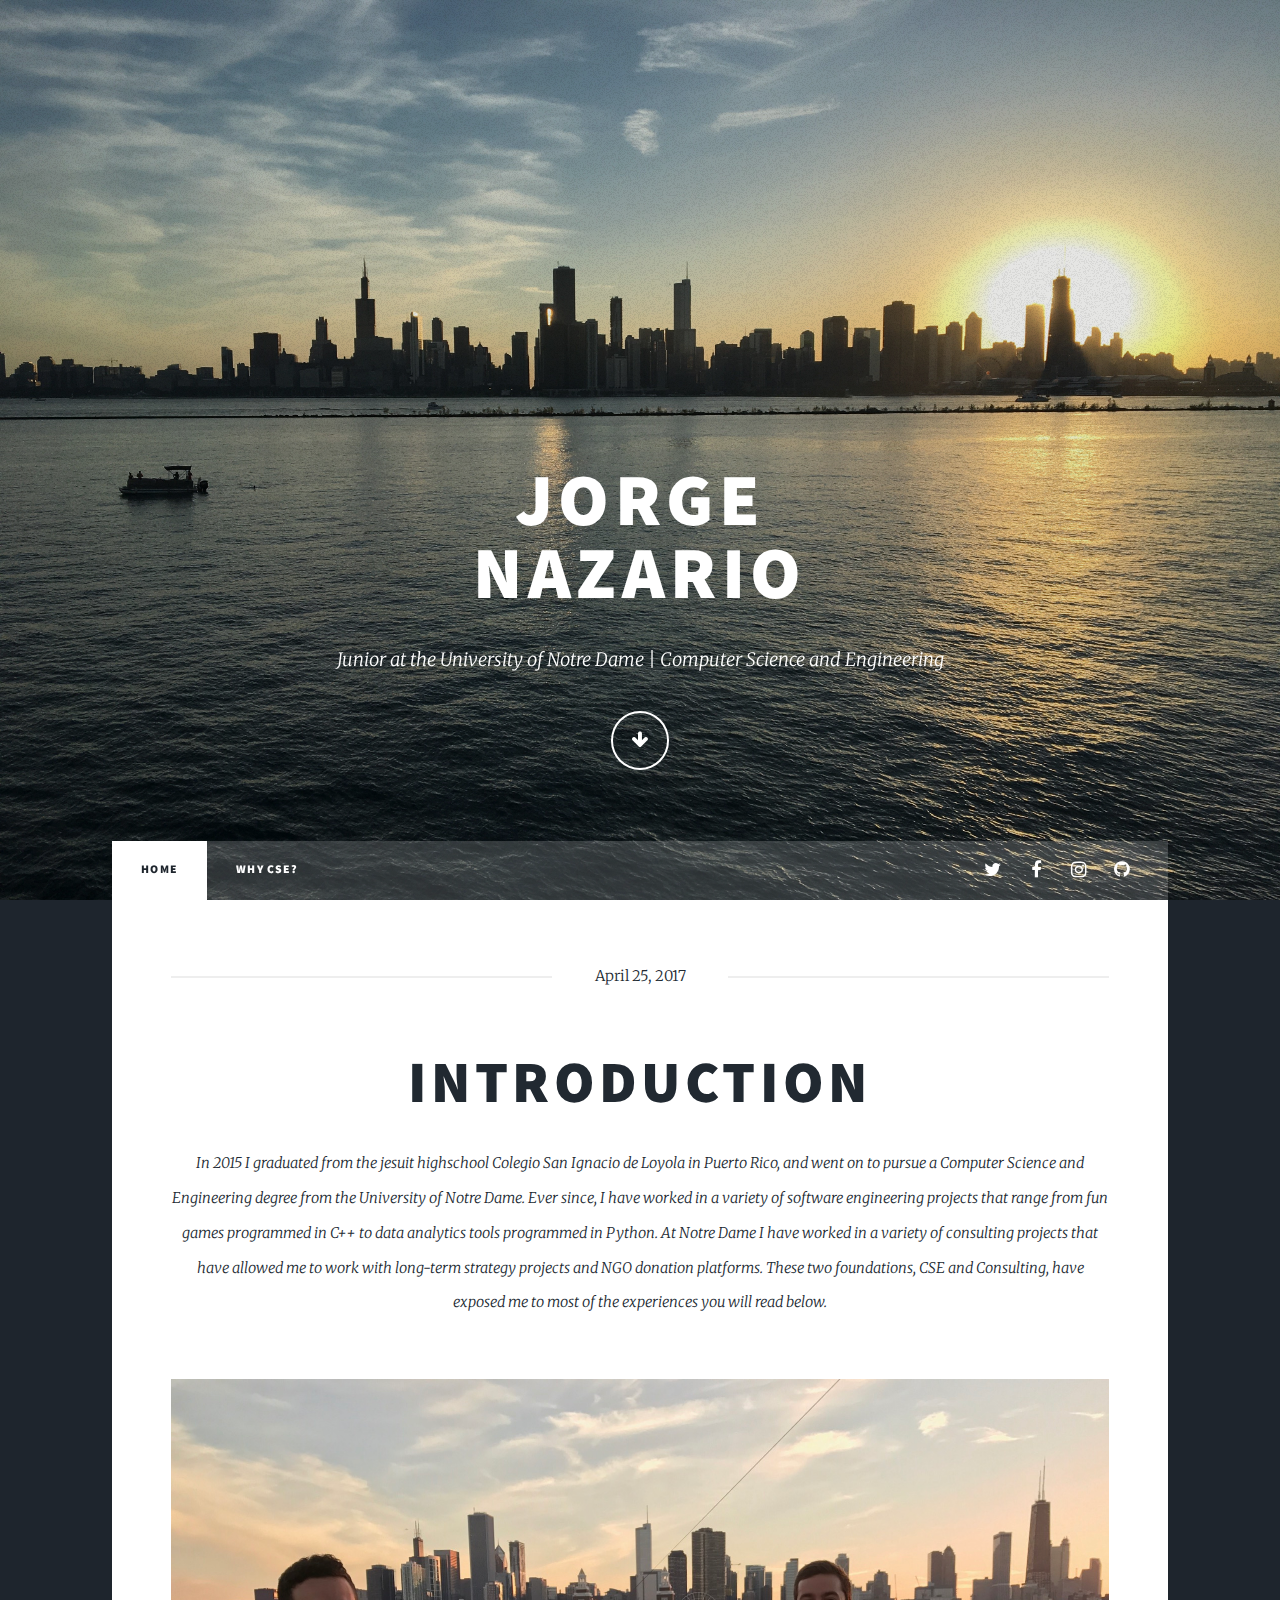
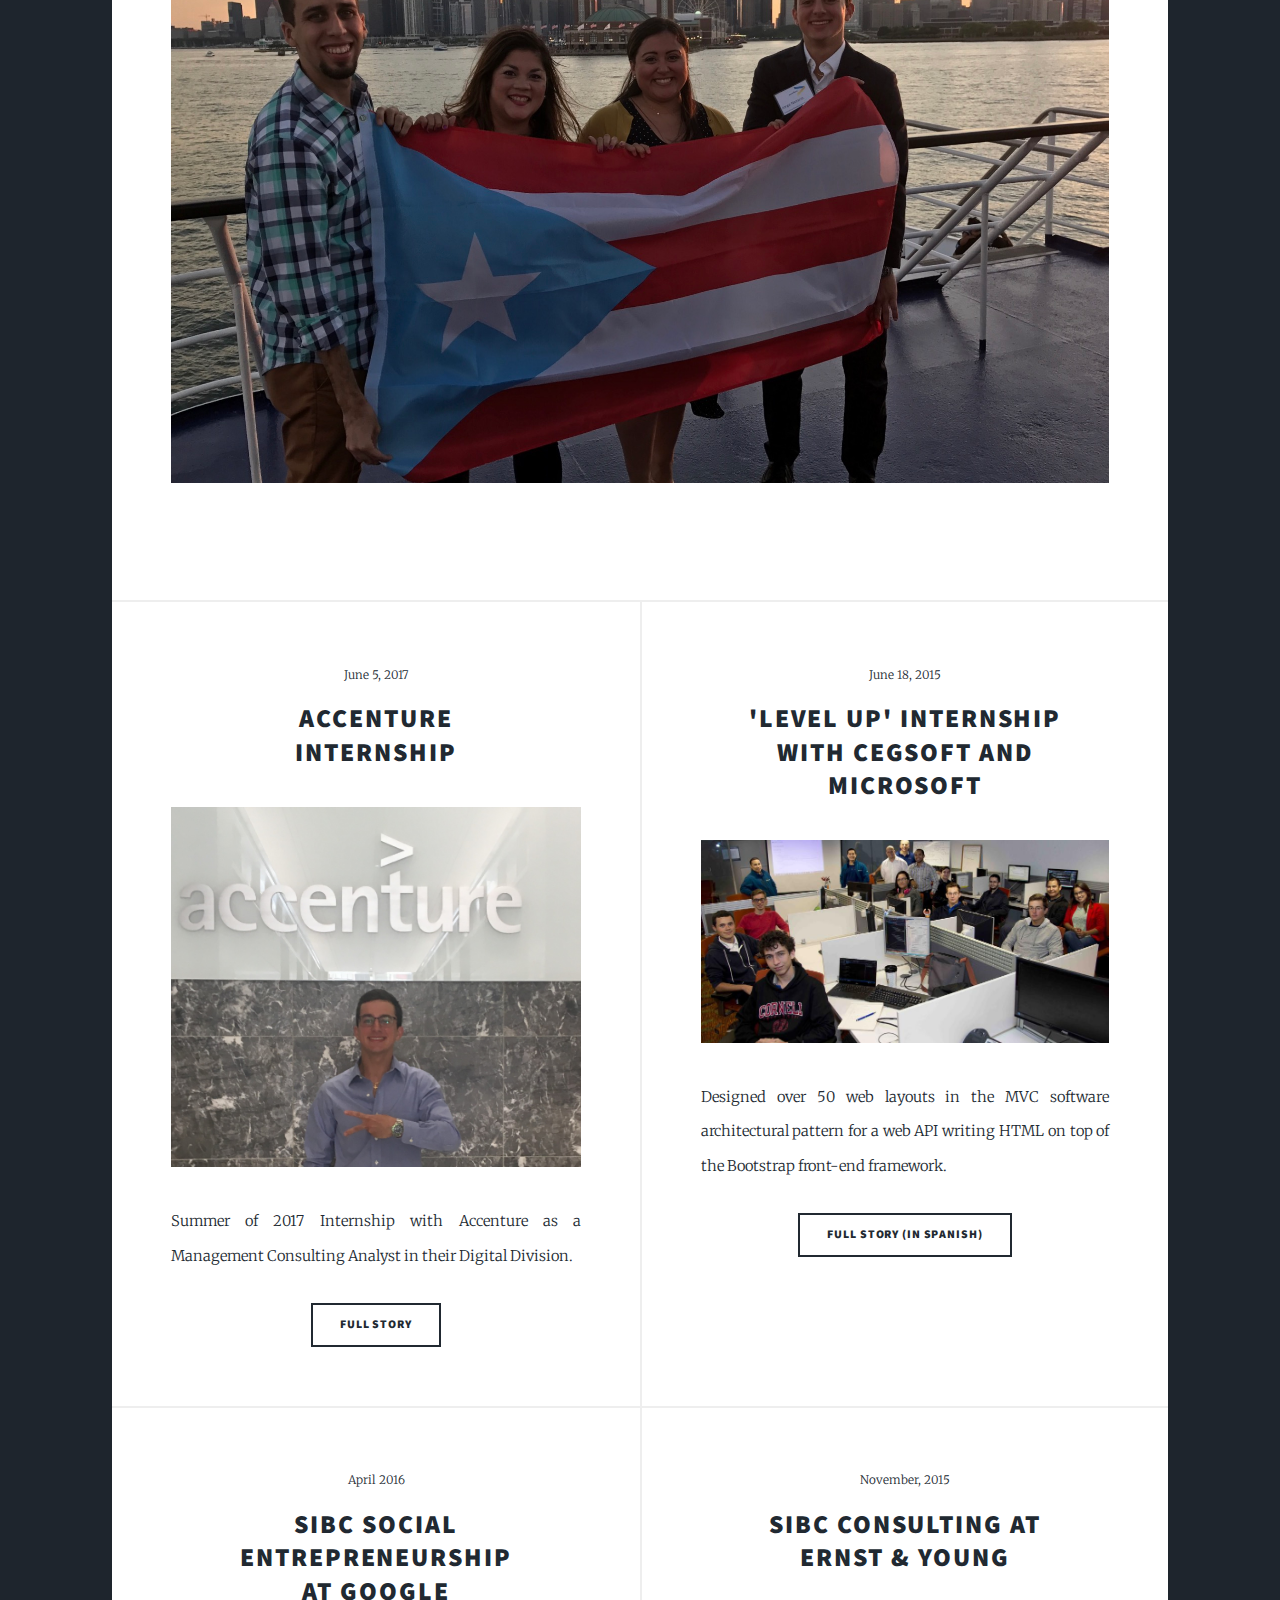
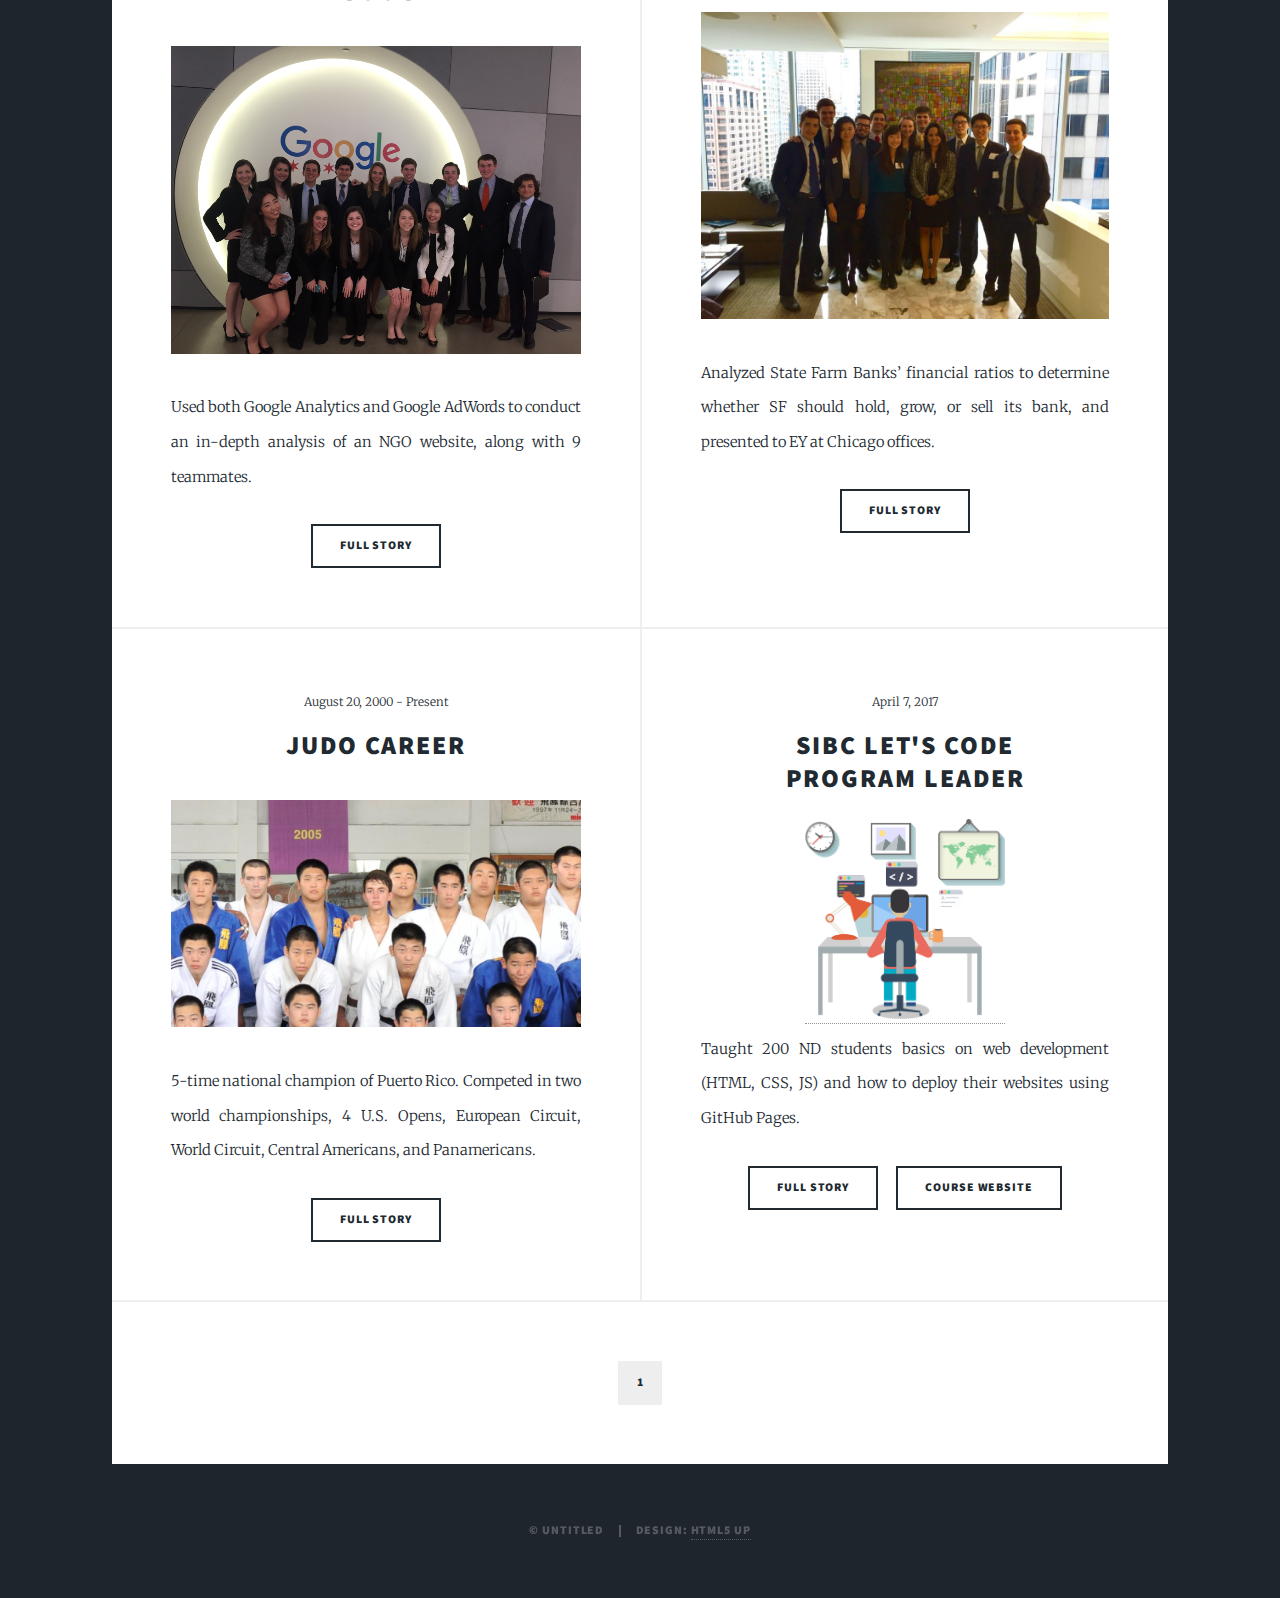
==== index.html @ 43120843 "Tweaks to all individual page nav bars" ====
<!DOCTYPE HTML>
<!--
	Massively by HTML5 UP
	html5up.net | @ajlkn
	Free for personal and commercial use under the CCA 3.0 license (html5up.net/license)
-->
<html>
	<head>
		<title>Jorge Nazario</title>
		<meta charset="utf-8" />
		<meta name="viewport" content="width=device-width, initial-scale=1, user-scalable=no" />
		<link rel="stylesheet" href="assets/css/main.css" />
		<noscript><link rel="stylesheet" href="assets/css/noscript.css" /></noscript>
	</head>
	<body class="is-loading">

		<!-- Wrapper -->
			<div id="wrapper" class="fade-in">

				<!-- Intro -->
					<div id="intro">
						<h1>Jorge<br />
						Nazario</h1>
						<p>Junior at the University of Notre Dame | Computer Science and Engineering</p>
						<ul class="actions">
							<li><a href="#header" class="button icon solo fa-arrow-down scrolly">Continue</a></li>
						</ul>
					</div>

				<!-- Header -->
					<header id="header">
						
					</header>

				<!-- Nav -->
					<nav id="nav">
						<ul class="links">
							<li class="active"><a href="index.html">Home</a></li>
							<li><a href="cs.html">Why CSE?</a></li>
						</ul>
						<ul class="icons">
							<li><a href="https://twitter.com/jorginazario?lang=en" class="icon fa-twitter"><span class="label">Twitter</span></a></li>
							<li><a href="https://www.facebook.com/jorge.nazario.1253" class="icon fa-facebook"><span class="label">Facebook</span></a></li>
							<li><a href="https://www.instagram.com/jorginazario/" class="icon fa-instagram"><span class="label">Instagram</span></a></li>
							<li><a href="https://github.com/jorginazario" class="icon fa-github"><span class="label">GitHub</span></a></li>
						</ul>
					</nav>

				<!-- Main -->
					<div id="main">

						<!-- Featured Post -->
							<article class="post featured">
								<header class="major">
									<span class="date">April 25, 2017</span>
                                    
									   <h2><a>Introduction</a></h2>
                                    
									<p>In 2015 I graduated from the jesuit highschool Colegio San Ignacio de Loyola in Puerto Rico, and went on to pursue a Computer Science and Engineering degree from the University of Notre Dame. Ever since, I have worked in a variety of software engineering projects that range from fun games programmed in C++ to data analytics tools programmed in Python. At Notre Dame I have worked in a variety of consulting projects that have allowed me to work with long-term strategy projects and NGO donation platforms. These two foundations, CSE and Consulting, have exposed me to most of the experiences you will read below.</p>
								</header>
								<a href="#" class="image main"><img src="images/PR-Accenture.jpg" alt="" /></a>
							</article>

						<!-- Posts -->
							<section class="posts">
								<article>
									<header>
										<span class="date">June 5, 2017</span>
										<h2><a href="#">Accenture<br />
										Internship</a></h2>
									</header>
									<a href="accenture.html" class="image fit"><img src="images/Accenture_Profile1.jpg" alt="" /></a>
									<p align="center">Summer of 2017 Internship with Accenture as a Management Consulting Analyst in their Digital Division.</p>
									<ul class="actions">
										<li><a href="accenture.html" class="button">Full Story</a></li>
									</ul>
								</article>
								<article>
									<header>
										<span class="date">June 18, 2015</span>
										<h2><a href="#">'Level Up' Internship<br />
										with CEGsoft and Microsoft</a></h2>
									</header>
									<a href="https://www.elnuevodia.com/tecnologia/tecnologia/nota/internadotecnologicolevelupengfrmedia-2061780/" class="image fit"><img src="images/LevelUp.jpg" alt="" /></a>
									<p>Designed over 50 web layouts in the MVC software architectural pattern for a web API writing HTML on top of the Bootstrap front-end framework.</p>
									<ul class="actions">
										<li><a href="https://www.elnuevodia.com/tecnologia/tecnologia/nota/internadotecnologicolevelupengfrmedia-2061780/" class="button">Full Story (In Spanish)</a></li>
									</ul>
								</article>
								<article>
									<header>
										<span class="date">April 2016</span>
										<h2><a href="#">SIBC Social Entrepreneurship<br />
										at Google</a></h2>
									</header>
									<a href="google.html" class="image fit"><img src="images/Google_Group.JPG" alt="" /></a>
									<p>Used both Google Analytics and Google AdWords to conduct an in-depth analysis of an NGO website, along with 9 teammates.</p>
									<ul class="actions">
										<li><a href="google.html" class="button">Full Story</a></li>
									</ul>
								</article>
								<article>
									<header>
										<span class="date">November, 2015</span>
										<h2><a href="#">SIBC Consulting at<br />
										Ernst & Young</a></h2>
									</header>
									<a href="EY.html" class="image fit"><img src="images/EY.JPG" alt="" /></a>
									<p>Analyzed State Farm Banks’ financial ratios to determine whether SF should hold, grow, or sell its bank, and presented to EY at Chicago offices.</p>
									<ul class="actions">
										<li><a href="EY.html" class="button">Full Story</a></li>
									</ul>
								</article>
								<article>
									<header>
										<span class="date">August 20, 2000 - Present</span>
										<h2><a href="judo.html">Judo Career<br /></a></h2>
									</header>
									<a href="#" class="image fit"><img src="images/judo.jpg" alt="" /></a>
									<p>5-time national champion of Puerto Rico. Competed in two world championships, 4 U.S. Opens, European Circuit, World Circuit, Central Americans, and Panamericans.</p>
									<ul class="actions">
										<li><a href="judo.html" class="button">Full Story</a></li>
									</ul>
								</article>
								<article>
									<header>
										<span class="date">April 7, 2017</span>
										<h2><a href="letscode.html">SIBC Let's Code<br />
										Program Leader</a></h2>
									</header>
									<a href="#"><img src="images/webdevelopment.png" height="200" width="200" /></a>
									<p>Taught 200 ND students basics on web development (HTML, CSS, JS) and how to deploy their websites using GitHub Pages.</p>
									<ul class="actions">
										<li><a href="letscode.html" class="button">Full Story</a></li>
                                        <li><a href="https://jorginazario.github.io/letscode/" class="button">Course Website</a></li>
									</ul>
								</article>
							</section>                            

						<!-- Footer -->
							<footer>
								<div class="pagination">
									<!--<a href="#" class="previous">Prev</a>-->
									<a href="#" class="page active">1</a>
								</div>
							</footer>

					</div>

				<!-- Footer -->
					<!--<footer id="footer">
						<section>
							<form method="post" action="#">
								<div class="field">
									<label for="name">Name</label>
									<input type="text" name="name" id="name" />
								</div>
								<div class="field">
									<label for="email">Email</label>
									<input type="text" name="email" id="email" />
								</div>
								<div class="field">
									<label for="message">Message</label>
									<textarea name="message" id="message" rows="3"></textarea>
								</div>
								<ul class="actions">
									<li><input type="submit" value="Send Message" /></li>
								</ul>
							</form>
						</section>
						<section class="split contact">
							<section class="alt">
								<h3>Address</h3>
								<p>1234 Somewhere Road #87257<br />
								Nashville, TN 00000-0000</p>
							</section>
							<section>
								<h3>Phone</h3>
								<p><a href="#">(000) 000-0000</a></p>
							</section>
							<section>
								<h3>Email</h3>
								<p><a href="#">info@untitled.tld</a></p>
							</section>
							<section>
								<h3>Social</h3>
								<ul class="icons alt">
									<li><a href="#" class="icon alt fa-twitter"><span class="label">Twitter</span></a></li>
									<li><a href="#" class="icon alt fa-facebook"><span class="label">Facebook</span></a></li>
									<li><a href="#" class="icon alt fa-instagram"><span class="label">Instagram</span></a></li>
									<li><a href="#" class="icon alt fa-github"><span class="label">GitHub</span></a></li>
								</ul>
							</section>
						</section>
					</footer>-->

				<!-- Copyright -->
					<div id="copyright">
						<ul><li>&copy; Untitled</li><li>Design: <a href="https://html5up.net">HTML5 UP</a></li></ul>
					</div>

			</div>

		<!-- Scripts -->
			<script src="assets/js/jquery.min.js"></script>
			<script src="assets/js/jquery.scrollex.min.js"></script>
			<script src="assets/js/jquery.scrolly.min.js"></script>
			<script src="assets/js/skel.min.js"></script>
			<script src="assets/js/util.js"></script>
			<script src="assets/js/main.js"></script>

	</body>
</html>
---- assets/css/main.css ----
@import url(font-awesome.min.css);
@import url("https://fonts.googleapis.com/css?family=Merriweather:300,700,300italic,700italic|Source+Sans+Pro:900");

/*
	Massively by HTML5 UP
	html5up.net | @ajlkn
	Free for personal and commercial use under the CCA 3.0 license (html5up.net/license)
*/

/* Reset */

	html, body, div, span, applet, object, iframe, h1, h2, h3, h4, h5, h6, p, blockquote, pre, a, abbr, acronym, address, big, cite, code, del, dfn, em, img, ins, kbd, q, s, samp, small, strike, strong, sub, sup, tt, var, b, u, i, center, dl, dt, dd, ol, ul, li, fieldset, form, label, legend, table, caption, tbody, tfoot, thead, tr, th, td, article, aside, canvas, details, embed, figure, figcaption, footer, header, hgroup, menu, nav, output, ruby, section, summary, time, mark, audio, video {
		margin: 0;
		padding: 0;
		border: 0;
		font-size: 100%;
		font: inherit;
		vertical-align: baseline;
	}

	article, aside, details, figcaption, figure, footer, header, hgroup, menu, nav, section {
		display: block;
	}

	body {
		line-height: 1;
	}

	ol, ul {
		list-style: none;
	}

	blockquote, q {
		quotes: none;
	}

	blockquote:before, blockquote:after, q:before, q:after {
		content: '';
		content: none;
	}

	table {
		border-collapse: collapse;
		border-spacing: 0;
	}

	body {
		-webkit-text-size-adjust: none;
	}

/* Box Model */

	*, *:before, *:after {
		-moz-box-sizing: border-box;
		-webkit-box-sizing: border-box;
		box-sizing: border-box;
	}

/* Grid */

	.row {
		border-bottom: solid 1px transparent;
		-moz-box-sizing: border-box;
		-webkit-box-sizing: border-box;
		box-sizing: border-box;
	}

	.row > * {
		float: left;
		-moz-box-sizing: border-box;
		-webkit-box-sizing: border-box;
		box-sizing: border-box;
	}

	.row:after, .row:before {
		content: '';
		display: block;
		clear: both;
		height: 0;
	}

	.row.uniform > * > :first-child {
		margin-top: 0;
	}

	.row.uniform > * > :last-child {
		margin-bottom: 0;
	}

	.row.\30 \25 > * {
		padding: 0 0 0 0rem;
	}

	.row.\30 \25 {
		margin: 0 0 -1px 0rem;
	}

	.row.uniform.\30 \25 > * {
		padding: 0rem 0 0 0rem;
	}

	.row.uniform.\30 \25 {
		margin: 0rem 0 -1px 0rem;
	}

	.row > * {
		padding: 0 0 0 1.5rem;
	}

	.row {
		margin: 0 0 -1px -1.5rem;
	}

	.row.uniform > * {
		padding: 1.5rem 0 0 1.5rem;
	}

	.row.uniform {
		margin: -1.5rem 0 -1px -1.5rem;
	}

	.row.\32 00\25 > * {
		padding: 0 0 0 3rem;
	}

	.row.\32 00\25 {
		margin: 0 0 -1px -3rem;
	}

	.row.uniform.\32 00\25 > * {
		padding: 3rem 0 0 3rem;
	}

	.row.uniform.\32 00\25 {
		margin: -3rem 0 -1px -3rem;
	}

	.row.\31 50\25 > * {
		padding: 0 0 0 2.25rem;
	}

	.row.\31 50\25 {
		margin: 0 0 -1px -2.25rem;
	}

	.row.uniform.\31 50\25 > * {
		padding: 2.25rem 0 0 2.25rem;
	}

	.row.uniform.\31 50\25 {
		margin: -2.25rem 0 -1px -2.25rem;
	}

	.row.\35 0\25 > * {
		padding: 0 0 0 0.75rem;
	}

	.row.\35 0\25 {
		margin: 0 0 -1px -0.75rem;
	}

	.row.uniform.\35 0\25 > * {
		padding: 0.75rem 0 0 0.75rem;
	}

	.row.uniform.\35 0\25 {
		margin: -0.75rem 0 -1px -0.75rem;
	}

	.row.\32 5\25 > * {
		padding: 0 0 0 0.375rem;
	}

	.row.\32 5\25 {
		margin: 0 0 -1px -0.375rem;
	}

	.row.uniform.\32 5\25 > * {
		padding: 0.375rem 0 0 0.375rem;
	}

	.row.uniform.\32 5\25 {
		margin: -0.375rem 0 -1px -0.375rem;
	}

	.\31 2u, .\31 2u\24 {
		width: 100%;
		clear: none;
		margin-left: 0;
	}

	.\31 1u, .\31 1u\24 {
		width: 91.6666666667%;
		clear: none;
		margin-left: 0;
	}

	.\31 0u, .\31 0u\24 {
		width: 83.3333333333%;
		clear: none;
		margin-left: 0;
	}

	.\39 u, .\39 u\24 {
		width: 75%;
		clear: none;
		margin-left: 0;
	}

	.\38 u, .\38 u\24 {
		width: 66.6666666667%;
		clear: none;
		margin-left: 0;
	}

	.\37 u, .\37 u\24 {
		width: 58.3333333333%;
		clear: none;
		margin-left: 0;
	}

	.\36 u, .\36 u\24 {
		width: 50%;
		clear: none;
		margin-left: 0;
	}

	.\35 u, .\35 u\24 {
		width: 41.6666666667%;
		clear: none;
		margin-left: 0;
	}

	.\34 u, .\34 u\24 {
		width: 33.3333333333%;
		clear: none;
		margin-left: 0;
	}

	.\33 u, .\33 u\24 {
		width: 25%;
		clear: none;
		margin-left: 0;
	}

	.\32 u, .\32 u\24 {
		width: 16.6666666667%;
		clear: none;
		margin-left: 0;
	}

	.\31 u, .\31 u\24 {
		width: 8.3333333333%;
		clear: none;
		margin-left: 0;
	}

	.\31 2u\24 + *,
	.\31 1u\24 + *,
	.\31 0u\24 + *,
	.\39 u\24 + *,
	.\38 u\24 + *,
	.\37 u\24 + *,
	.\36 u\24 + *,
	.\35 u\24 + *,
	.\34 u\24 + *,
	.\33 u\24 + *,
	.\32 u\24 + *,
	.\31 u\24 + * {
		clear: left;
	}

	.\-11u {
		margin-left: 91.66667%;
	}

	.\-10u {
		margin-left: 83.33333%;
	}

	.\-9u {
		margin-left: 75%;
	}

	.\-8u {
		margin-left: 66.66667%;
	}

	.\-7u {
		margin-left: 58.33333%;
	}

	.\-6u {
		margin-left: 50%;
	}

	.\-5u {
		margin-left: 41.66667%;
	}

	.\-4u {
		margin-left: 33.33333%;
	}

	.\-3u {
		margin-left: 25%;
	}

	.\-2u {
		margin-left: 16.66667%;
	}

	.\-1u {
		margin-left: 8.33333%;
	}

	@media screen and (max-width: 1680px) {

		.row > * {
			padding: 0 0 0 1.5rem;
		}

		.row {
			margin: 0 0 -1px -1.5rem;
		}

		.row.uniform > * {
			padding: 1.5rem 0 0 1.5rem;
		}

		.row.uniform {
			margin: -1.5rem 0 -1px -1.5rem;
		}

		.row.\32 00\25 > * {
			padding: 0 0 0 3rem;
		}

		.row.\32 00\25 {
			margin: 0 0 -1px -3rem;
		}

		.row.uniform.\32 00\25 > * {
			padding: 3rem 0 0 3rem;
		}

		.row.uniform.\32 00\25 {
			margin: -3rem 0 -1px -3rem;
		}

		.row.\31 50\25 > * {
			padding: 0 0 0 2.25rem;
		}

		.row.\31 50\25 {
			margin: 0 0 -1px -2.25rem;
		}

		.row.uniform.\31 50\25 > * {
			padding: 2.25rem 0 0 2.25rem;
		}

		.row.uniform.\31 50\25 {
			margin: -2.25rem 0 -1px -2.25rem;
		}

		.row.\35 0\25 > * {
			padding: 0 0 0 0.75rem;
		}

		.row.\35 0\25 {
			margin: 0 0 -1px -0.75rem;
		}

		.row.uniform.\35 0\25 > * {
			padding: 0.75rem 0 0 0.75rem;
		}

		.row.uniform.\35 0\25 {
			margin: -0.75rem 0 -1px -0.75rem;
		}

		.row.\32 5\25 > * {
			padding: 0 0 0 0.375rem;
		}

		.row.\32 5\25 {
			margin: 0 0 -1px -0.375rem;
		}

		.row.uniform.\32 5\25 > * {
			padding: 0.375rem 0 0 0.375rem;
		}

		.row.uniform.\32 5\25 {
			margin: -0.375rem 0 -1px -0.375rem;
		}

		.\31 2u\28xlarge\29, .\31 2u\24\28xlarge\29 {
			width: 100%;
			clear: none;
			margin-left: 0;
		}

		.\31 1u\28xlarge\29, .\31 1u\24\28xlarge\29 {
			width: 91.6666666667%;
			clear: none;
			margin-left: 0;
		}

		.\31 0u\28xlarge\29, .\31 0u\24\28xlarge\29 {
			width: 83.3333333333%;
			clear: none;
			margin-left: 0;
		}

		.\39 u\28xlarge\29, .\39 u\24\28xlarge\29 {
			width: 75%;
			clear: none;
			margin-left: 0;
		}

		.\38 u\28xlarge\29, .\38 u\24\28xlarge\29 {
			width: 66.6666666667%;
			clear: none;
			margin-left: 0;
		}

		.\37 u\28xlarge\29, .\37 u\24\28xlarge\29 {
			width: 58.3333333333%;
			clear: none;
			margin-left: 0;
		}

		.\36 u\28xlarge\29, .\36 u\24\28xlarge\29 {
			width: 50%;
			clear: none;
			margin-left: 0;
		}

		.\35 u\28xlarge\29, .\35 u\24\28xlarge\29 {
			width: 41.6666666667%;
			clear: none;
			margin-left: 0;
		}

		.\34 u\28xlarge\29, .\34 u\24\28xlarge\29 {
			width: 33.3333333333%;
			clear: none;
			margin-left: 0;
		}

		.\33 u\28xlarge\29, .\33 u\24\28xlarge\29 {
			width: 25%;
			clear: none;
			margin-left: 0;
		}

		.\32 u\28xlarge\29, .\32 u\24\28xlarge\29 {
			width: 16.6666666667%;
			clear: none;
			margin-left: 0;
		}

		.\31 u\28xlarge\29, .\31 u\24\28xlarge\29 {
			width: 8.3333333333%;
			clear: none;
			margin-left: 0;
		}

		.\31 2u\24\28xlarge\29 + *,
		.\31 1u\24\28xlarge\29 + *,
		.\31 0u\24\28xlarge\29 + *,
		.\39 u\24\28xlarge\29 + *,
		.\38 u\24\28xlarge\29 + *,
		.\37 u\24\28xlarge\29 + *,
		.\36 u\24\28xlarge\29 + *,
		.\35 u\24\28xlarge\29 + *,
		.\34 u\24\28xlarge\29 + *,
		.\33 u\24\28xlarge\29 + *,
		.\32 u\24\28xlarge\29 + *,
		.\31 u\24\28xlarge\29 + * {
			clear: left;
		}

		.\-11u\28xlarge\29 {
			margin-left: 91.66667%;
		}

		.\-10u\28xlarge\29 {
			margin-left: 83.33333%;
		}

		.\-9u\28xlarge\29 {
			margin-left: 75%;
		}

		.\-8u\28xlarge\29 {
			margin-left: 66.66667%;
		}

		.\-7u\28xlarge\29 {
			margin-left: 58.33333%;
		}

		.\-6u\28xlarge\29 {
			margin-left: 50%;
		}

		.\-5u\28xlarge\29 {
			margin-left: 41.66667%;
		}

		.\-4u\28xlarge\29 {
			margin-left: 33.33333%;
		}

		.\-3u\28xlarge\29 {
			margin-left: 25%;
		}

		.\-2u\28xlarge\29 {
			margin-left: 16.66667%;
		}

		.\-1u\28xlarge\29 {
			margin-left: 8.33333%;
		}

	}

	@media screen and (max-width: 1280px) {

		.row > * {
			padding: 0 0 0 1.5rem;
		}

		.row {
			margin: 0 0 -1px -1.5rem;
		}

		.row.uniform > * {
			padding: 1.5rem 0 0 1.5rem;
		}

		.row.uniform {
			margin: -1.5rem 0 -1px -1.5rem;
		}

		.row.\32 00\25 > * {
			padding: 0 0 0 3rem;
		}

		.row.\32 00\25 {
			margin: 0 0 -1px -3rem;
		}

		.row.uniform.\32 00\25 > * {
			padding: 3rem 0 0 3rem;
		}

		.row.uniform.\32 00\25 {
			margin: -3rem 0 -1px -3rem;
		}

		.row.\31 50\25 > * {
			padding: 0 0 0 2.25rem;
		}

		.row.\31 50\25 {
			margin: 0 0 -1px -2.25rem;
		}

		.row.uniform.\31 50\25 > * {
			padding: 2.25rem 0 0 2.25rem;
		}

		.row.uniform.\31 50\25 {
			margin: -2.25rem 0 -1px -2.25rem;
		}

		.row.\35 0\25 > * {
			padding: 0 0 0 0.75rem;
		}

		.row.\35 0\25 {
			margin: 0 0 -1px -0.75rem;
		}

		.row.uniform.\35 0\25 > * {
			padding: 0.75rem 0 0 0.75rem;
		}

		.row.uniform.\35 0\25 {
			margin: -0.75rem 0 -1px -0.75rem;
		}

		.row.\32 5\25 > * {
			padding: 0 0 0 0.375rem;
		}

		.row.\32 5\25 {
			margin: 0 0 -1px -0.375rem;
		}

		.row.uniform.\32 5\25 > * {
			padding: 0.375rem 0 0 0.375rem;
		}

		.row.uniform.\32 5\25 {
			margin: -0.375rem 0 -1px -0.375rem;
		}

		.\31 2u\28large\29, .\31 2u\24\28large\29 {
			width: 100%;
			clear: none;
			margin-left: 0;
		}

		.\31 1u\28large\29, .\31 1u\24\28large\29 {
			width: 91.6666666667%;
			clear: none;
			margin-left: 0;
		}

		.\31 0u\28large\29, .\31 0u\24\28large\29 {
			width: 83.3333333333%;
			clear: none;
			margin-left: 0;
		}

		.\39 u\28large\29, .\39 u\24\28large\29 {
			width: 75%;
			clear: none;
			margin-left: 0;
		}

		.\38 u\28large\29, .\38 u\24\28large\29 {
			width: 66.6666666667%;
			clear: none;
			margin-left: 0;
		}

		.\37 u\28large\29, .\37 u\24\28large\29 {
			width: 58.3333333333%;
			clear: none;
			margin-left: 0;
		}

		.\36 u\28large\29, .\36 u\24\28large\29 {
			width: 50%;
			clear: none;
			margin-left: 0;
		}

		.\35 u\28large\29, .\35 u\24\28large\29 {
			width: 41.6666666667%;
			clear: none;
			margin-left: 0;
		}

		.\34 u\28large\29, .\34 u\24\28large\29 {
			width: 33.3333333333%;
			clear: none;
			margin-left: 0;
		}

		.\33 u\28large\29, .\33 u\24\28large\29 {
			width: 25%;
			clear: none;
			margin-left: 0;
		}

		.\32 u\28large\29, .\32 u\24\28large\29 {
			width: 16.6666666667%;
			clear: none;
			margin-left: 0;
		}

		.\31 u\28large\29, .\31 u\24\28large\29 {
			width: 8.3333333333%;
			clear: none;
			margin-left: 0;
		}

		.\31 2u\24\28large\29 + *,
		.\31 1u\24\28large\29 + *,
		.\31 0u\24\28large\29 + *,
		.\39 u\24\28large\29 + *,
		.\38 u\24\28large\29 + *,
		.\37 u\24\28large\29 + *,
		.\36 u\24\28large\29 + *,
		.\35 u\24\28large\29 + *,
		.\34 u\24\28large\29 + *,
		.\33 u\24\28large\29 + *,
		.\32 u\24\28large\29 + *,
		.\31 u\24\28large\29 + * {
			clear: left;
		}

		.\-11u\28large\29 {
			margin-left: 91.66667%;
		}

		.\-10u\28large\29 {
			margin-left: 83.33333%;
		}

		.\-9u\28large\29 {
			margin-left: 75%;
		}

		.\-8u\28large\29 {
			margin-left: 66.66667%;
		}

		.\-7u\28large\29 {
			margin-left: 58.33333%;
		}

		.\-6u\28large\29 {
			margin-left: 50%;
		}

		.\-5u\28large\29 {
			margin-left: 41.66667%;
		}

		.\-4u\28large\29 {
			margin-left: 33.33333%;
		}

		.\-3u\28large\29 {
			margin-left: 25%;
		}

		.\-2u\28large\29 {
			margin-left: 16.66667%;
		}

		.\-1u\28large\29 {
			margin-left: 8.33333%;
		}

	}

	@media screen and (max-width: 980px) {

		.row > * {
			padding: 0 0 0 1.5rem;
		}

		.row {
			margin: 0 0 -1px -1.5rem;
		}

		.row.uniform > * {
			padding: 1.5rem 0 0 1.5rem;
		}

		.row.uniform {
			margin: -1.5rem 0 -1px -1.5rem;
		}

		.row.\32 00\25 > * {
			padding: 0 0 0 3rem;
		}

		.row.\32 00\25 {
			margin: 0 0 -1px -3rem;
		}

		.row.uniform.\32 00\25 > * {
			padding: 3rem 0 0 3rem;
		}

		.row.uniform.\32 00\25 {
			margin: -3rem 0 -1px -3rem;
		}

		.row.\31 50\25 > * {
			padding: 0 0 0 2.25rem;
		}

		.row.\31 50\25 {
			margin: 0 0 -1px -2.25rem;
		}

		.row.uniform.\31 50\25 > * {
			padding: 2.25rem 0 0 2.25rem;
		}

		.row.uniform.\31 50\25 {
			margin: -2.25rem 0 -1px -2.25rem;
		}

		.row.\35 0\25 > * {
			padding: 0 0 0 0.75rem;
		}

		.row.\35 0\25 {
			margin: 0 0 -1px -0.75rem;
		}

		.row.uniform.\35 0\25 > * {
			padding: 0.75rem 0 0 0.75rem;
		}

		.row.uniform.\35 0\25 {
			margin: -0.75rem 0 -1px -0.75rem;
		}

		.row.\32 5\25 > * {
			padding: 0 0 0 0.375rem;
		}

		.row.\32 5\25 {
			margin: 0 0 -1px -0.375rem;
		}

		.row.uniform.\32 5\25 > * {
			padding: 0.375rem 0 0 0.375rem;
		}

		.row.uniform.\32 5\25 {
			margin: -0.375rem 0 -1px -0.375rem;
		}

		.\31 2u\28medium\29, .\31 2u\24\28medium\29 {
			width: 100%;
			clear: none;
			margin-left: 0;
		}

		.\31 1u\28medium\29, .\31 1u\24\28medium\29 {
			width: 91.6666666667%;
			clear: none;
			margin-left: 0;
		}

		.\31 0u\28medium\29, .\31 0u\24\28medium\29 {
			width: 83.3333333333%;
			clear: none;
			margin-left: 0;
		}

		.\39 u\28medium\29, .\39 u\24\28medium\29 {
			width: 75%;
			clear: none;
			margin-left: 0;
		}

		.\38 u\28medium\29, .\38 u\24\28medium\29 {
			width: 66.6666666667%;
			clear: none;
			margin-left: 0;
		}

		.\37 u\28medium\29, .\37 u\24\28medium\29 {
			width: 58.3333333333%;
			clear: none;
			margin-left: 0;
		}

		.\36 u\28medium\29, .\36 u\24\28medium\29 {
			width: 50%;
			clear: none;
			margin-left: 0;
		}

		.\35 u\28medium\29, .\35 u\24\28medium\29 {
			width: 41.6666666667%;
			clear: none;
			margin-left: 0;
		}

		.\34 u\28medium\29, .\34 u\24\28medium\29 {
			width: 33.3333333333%;
			clear: none;
			margin-left: 0;
		}

		.\33 u\28medium\29, .\33 u\24\28medium\29 {
			width: 25%;
			clear: none;
			margin-left: 0;
		}

		.\32 u\28medium\29, .\32 u\24\28medium\29 {
			width: 16.6666666667%;
			clear: none;
			margin-left: 0;
		}

		.\31 u\28medium\29, .\31 u\24\28medium\29 {
			width: 8.3333333333%;
			clear: none;
			margin-left: 0;
		}

		.\31 2u\24\28medium\29 + *,
		.\31 1u\24\28medium\29 + *,
		.\31 0u\24\28medium\29 + *,
		.\39 u\24\28medium\29 + *,
		.\38 u\24\28medium\29 + *,
		.\37 u\24\28medium\29 + *,
		.\36 u\24\28medium\29 + *,
		.\35 u\24\28medium\29 + *,
		.\34 u\24\28medium\29 + *,
		.\33 u\24\28medium\29 + *,
		.\32 u\24\28medium\29 + *,
		.\31 u\24\28medium\29 + * {
			clear: left;
		}

		.\-11u\28medium\29 {
			margin-left: 91.66667%;
		}

		.\-10u\28medium\29 {
			margin-left: 83.33333%;
		}

		.\-9u\28medium\29 {
			margin-left: 75%;
		}

		.\-8u\28medium\29 {
			margin-left: 66.66667%;
		}

		.\-7u\28medium\29 {
			margin-left: 58.33333%;
		}

		.\-6u\28medium\29 {
			margin-left: 50%;
		}

		.\-5u\28medium\29 {
			margin-left: 41.66667%;
		}

		.\-4u\28medium\29 {
			margin-left: 33.33333%;
		}

		.\-3u\28medium\29 {
			margin-left: 25%;
		}

		.\-2u\28medium\29 {
			margin-left: 16.66667%;
		}

		.\-1u\28medium\29 {
			margin-left: 8.33333%;
		}

	}

	@media screen and (max-width: 736px) {

		.row > * {
			padding: 0 0 0 1.5rem;
		}

		.row {
			margin: 0 0 -1px -1.5rem;
		}

		.row.uniform > * {
			padding: 1.5rem 0 0 1.5rem;
		}

		.row.uniform {
			margin: -1.5rem 0 -1px -1.5rem;
		}

		.row.\32 00\25 > * {
			padding: 0 0 0 3rem;
		}

		.row.\32 00\25 {
			margin: 0 0 -1px -3rem;
		}

		.row.uniform.\32 00\25 > * {
			padding: 3rem 0 0 3rem;
		}

		.row.uniform.\32 00\25 {
			margin: -3rem 0 -1px -3rem;
		}

		.row.\31 50\25 > * {
			padding: 0 0 0 2.25rem;
		}

		.row.\31 50\25 {
			margin: 0 0 -1px -2.25rem;
		}

		.row.uniform.\31 50\25 > * {
			padding: 2.25rem 0 0 2.25rem;
		}

		.row.uniform.\31 50\25 {
			margin: -2.25rem 0 -1px -2.25rem;
		}

		.row.\35 0\25 > * {
			padding: 0 0 0 0.75rem;
		}

		.row.\35 0\25 {
			margin: 0 0 -1px -0.75rem;
		}

		.row.uniform.\35 0\25 > * {
			padding: 0.75rem 0 0 0.75rem;
		}

		.row.uniform.\35 0\25 {
			margin: -0.75rem 0 -1px -0.75rem;
		}

		.row.\32 5\25 > * {
			padding: 0 0 0 0.375rem;
		}

		.row.\32 5\25 {
			margin: 0 0 -1px -0.375rem;
		}

		.row.uniform.\32 5\25 > * {
			padding: 0.375rem 0 0 0.375rem;
		}

		.row.uniform.\32 5\25 {
			margin: -0.375rem 0 -1px -0.375rem;
		}

		.\31 2u\28small\29, .\31 2u\24\28small\29 {
			width: 100%;
			clear: none;
			margin-left: 0;
		}

		.\31 1u\28small\29, .\31 1u\24\28small\29 {
			width: 91.6666666667%;
			clear: none;
			margin-left: 0;
		}

		.\31 0u\28small\29, .\31 0u\24\28small\29 {
			width: 83.3333333333%;
			clear: none;
			margin-left: 0;
		}

		.\39 u\28small\29, .\39 u\24\28small\29 {
			width: 75%;
			clear: none;
			margin-left: 0;
		}

		.\38 u\28small\29, .\38 u\24\28small\29 {
			width: 66.6666666667%;
			clear: none;
			margin-left: 0;
		}

		.\37 u\28small\29, .\37 u\24\28small\29 {
			width: 58.3333333333%;
			clear: none;
			margin-left: 0;
		}

		.\36 u\28small\29, .\36 u\24\28small\29 {
			width: 50%;
			clear: none;
			margin-left: 0;
		}

		.\35 u\28small\29, .\35 u\24\28small\29 {
			width: 41.6666666667%;
			clear: none;
			margin-left: 0;
		}

		.\34 u\28small\29, .\34 u\24\28small\29 {
			width: 33.3333333333%;
			clear: none;
			margin-left: 0;
		}

		.\33 u\28small\29, .\33 u\24\28small\29 {
			width: 25%;
			clear: none;
			margin-left: 0;
		}

		.\32 u\28small\29, .\32 u\24\28small\29 {
			width: 16.6666666667%;
			clear: none;
			margin-left: 0;
		}

		.\31 u\28small\29, .\31 u\24\28small\29 {
			width: 8.3333333333%;
			clear: none;
			margin-left: 0;
		}

		.\31 2u\24\28small\29 + *,
		.\31 1u\24\28small\29 + *,
		.\31 0u\24\28small\29 + *,
		.\39 u\24\28small\29 + *,
		.\38 u\24\28small\29 + *,
		.\37 u\24\28small\29 + *,
		.\36 u\24\28small\29 + *,
		.\35 u\24\28small\29 + *,
		.\34 u\24\28small\29 + *,
		.\33 u\24\28small\29 + *,
		.\32 u\24\28small\29 + *,
		.\31 u\24\28small\29 + * {
			clear: left;
		}

		.\-11u\28small\29 {
			margin-left: 91.66667%;
		}

		.\-10u\28small\29 {
			margin-left: 83.33333%;
		}

		.\-9u\28small\29 {
			margin-left: 75%;
		}

		.\-8u\28small\29 {
			margin-left: 66.66667%;
		}

		.\-7u\28small\29 {
			margin-left: 58.33333%;
		}

		.\-6u\28small\29 {
			margin-left: 50%;
		}

		.\-5u\28small\29 {
			margin-left: 41.66667%;
		}

		.\-4u\28small\29 {
			margin-left: 33.33333%;
		}

		.\-3u\28small\29 {
			margin-left: 25%;
		}

		.\-2u\28small\29 {
			margin-left: 16.66667%;
		}

		.\-1u\28small\29 {
			margin-left: 8.33333%;
		}

	}

	@media screen and (max-width: 480px) {

		.row > * {
			padding: 0 0 0 1.5rem;
		}

		.row {
			margin: 0 0 -1px -1.5rem;
		}

		.row.uniform > * {
			padding: 1.5rem 0 0 1.5rem;
		}

		.row.uniform {
			margin: -1.5rem 0 -1px -1.5rem;
		}

		.row.\32 00\25 > * {
			padding: 0 0 0 3rem;
		}

		.row.\32 00\25 {
			margin: 0 0 -1px -3rem;
		}

		.row.uniform.\32 00\25 > * {
			padding: 3rem 0 0 3rem;
		}

		.row.uniform.\32 00\25 {
			margin: -3rem 0 -1px -3rem;
		}

		.row.\31 50\25 > * {
			padding: 0 0 0 2.25rem;
		}

		.row.\31 50\25 {
			margin: 0 0 -1px -2.25rem;
		}

		.row.uniform.\31 50\25 > * {
			padding: 2.25rem 0 0 2.25rem;
		}

		.row.uniform.\31 50\25 {
			margin: -2.25rem 0 -1px -2.25rem;
		}

		.row.\35 0\25 > * {
			padding: 0 0 0 0.75rem;
		}

		.row.\35 0\25 {
			margin: 0 0 -1px -0.75rem;
		}

		.row.uniform.\35 0\25 > * {
			padding: 0.75rem 0 0 0.75rem;
		}

		.row.uniform.\35 0\25 {
			margin: -0.75rem 0 -1px -0.75rem;
		}

		.row.\32 5\25 > * {
			padding: 0 0 0 0.375rem;
		}

		.row.\32 5\25 {
			margin: 0 0 -1px -0.375rem;
		}

		.row.uniform.\32 5\25 > * {
			padding: 0.375rem 0 0 0.375rem;
		}

		.row.uniform.\32 5\25 {
			margin: -0.375rem 0 -1px -0.375rem;
		}

		.\31 2u\28xsmall\29, .\31 2u\24\28xsmall\29 {
			width: 100%;
			clear: none;
			margin-left: 0;
		}

		.\31 1u\28xsmall\29, .\31 1u\24\28xsmall\29 {
			width: 91.6666666667%;
			clear: none;
			margin-left: 0;
		}

		.\31 0u\28xsmall\29, .\31 0u\24\28xsmall\29 {
			width: 83.3333333333%;
			clear: none;
			margin-left: 0;
		}

		.\39 u\28xsmall\29, .\39 u\24\28xsmall\29 {
			width: 75%;
			clear: none;
			margin-left: 0;
		}

		.\38 u\28xsmall\29, .\38 u\24\28xsmall\29 {
			width: 66.6666666667%;
			clear: none;
			margin-left: 0;
		}

		.\37 u\28xsmall\29, .\37 u\24\28xsmall\29 {
			width: 58.3333333333%;
			clear: none;
			margin-left: 0;
		}

		.\36 u\28xsmall\29, .\36 u\24\28xsmall\29 {
			width: 50%;
			clear: none;
			margin-left: 0;
		}

		.\35 u\28xsmall\29, .\35 u\24\28xsmall\29 {
			width: 41.6666666667%;
			clear: none;
			margin-left: 0;
		}

		.\34 u\28xsmall\29, .\34 u\24\28xsmall\29 {
			width: 33.3333333333%;
			clear: none;
			margin-left: 0;
		}

		.\33 u\28xsmall\29, .\33 u\24\28xsmall\29 {
			width: 25%;
			clear: none;
			margin-left: 0;
		}

		.\32 u\28xsmall\29, .\32 u\24\28xsmall\29 {
			width: 16.6666666667%;
			clear: none;
			margin-left: 0;
		}

		.\31 u\28xsmall\29, .\31 u\24\28xsmall\29 {
			width: 8.3333333333%;
			clear: none;
			margin-left: 0;
		}

		.\31 2u\24\28xsmall\29 + *,
		.\31 1u\24\28xsmall\29 + *,
		.\31 0u\24\28xsmall\29 + *,
		.\39 u\24\28xsmall\29 + *,
		.\38 u\24\28xsmall\29 + *,
		.\37 u\24\28xsmall\29 + *,
		.\36 u\24\28xsmall\29 + *,
		.\35 u\24\28xsmall\29 + *,
		.\34 u\24\28xsmall\29 + *,
		.\33 u\24\28xsmall\29 + *,
		.\32 u\24\28xsmall\29 + *,
		.\31 u\24\28xsmall\29 + * {
			clear: left;
		}

		.\-11u\28xsmall\29 {
			margin-left: 91.66667%;
		}

		.\-10u\28xsmall\29 {
			margin-left: 83.33333%;
		}

		.\-9u\28xsmall\29 {
			margin-left: 75%;
		}

		.\-8u\28xsmall\29 {
			margin-left: 66.66667%;
		}

		.\-7u\28xsmall\29 {
			margin-left: 58.33333%;
		}

		.\-6u\28xsmall\29 {
			margin-left: 50%;
		}

		.\-5u\28xsmall\29 {
			margin-left: 41.66667%;
		}

		.\-4u\28xsmall\29 {
			margin-left: 33.33333%;
		}

		.\-3u\28xsmall\29 {
			margin-left: 25%;
		}

		.\-2u\28xsmall\29 {
			margin-left: 16.66667%;
		}

		.\-1u\28xsmall\29 {
			margin-left: 8.33333%;
		}

	}

	@media screen and (max-width: 360px) {

		.row > * {
			padding: 0 0 0 1.5rem;
		}

		.row {
			margin: 0 0 -1px -1.5rem;
		}

		.row.uniform > * {
			padding: 1.5rem 0 0 1.5rem;
		}

		.row.uniform {
			margin: -1.5rem 0 -1px -1.5rem;
		}

		.row.\32 00\25 > * {
			padding: 0 0 0 3rem;
		}

		.row.\32 00\25 {
			margin: 0 0 -1px -3rem;
		}

		.row.uniform.\32 00\25 > * {
			padding: 3rem 0 0 3rem;
		}

		.row.uniform.\32 00\25 {
			margin: -3rem 0 -1px -3rem;
		}

		.row.\31 50\25 > * {
			padding: 0 0 0 2.25rem;
		}

		.row.\31 50\25 {
			margin: 0 0 -1px -2.25rem;
		}

		.row.uniform.\31 50\25 > * {
			padding: 2.25rem 0 0 2.25rem;
		}

		.row.uniform.\31 50\25 {
			margin: -2.25rem 0 -1px -2.25rem;
		}

		.row.\35 0\25 > * {
			padding: 0 0 0 0.75rem;
		}

		.row.\35 0\25 {
			margin: 0 0 -1px -0.75rem;
		}

		.row.uniform.\35 0\25 > * {
			padding: 0.75rem 0 0 0.75rem;
		}

		.row.uniform.\35 0\25 {
			margin: -0.75rem 0 -1px -0.75rem;
		}

		.row.\32 5\25 > * {
			padding: 0 0 0 0.375rem;
		}

		.row.\32 5\25 {
			margin: 0 0 -1px -0.375rem;
		}

		.row.uniform.\32 5\25 > * {
			padding: 0.375rem 0 0 0.375rem;
		}

		.row.uniform.\32 5\25 {
			margin: -0.375rem 0 -1px -0.375rem;
		}

		.\31 2u\28xxsmall\29, .\31 2u\24\28xxsmall\29 {
			width: 100%;
			clear: none;
			margin-left: 0;
		}

		.\31 1u\28xxsmall\29, .\31 1u\24\28xxsmall\29 {
			width: 91.6666666667%;
			clear: none;
			margin-left: 0;
		}

		.\31 0u\28xxsmall\29, .\31 0u\24\28xxsmall\29 {
			width: 83.3333333333%;
			clear: none;
			margin-left: 0;
		}

		.\39 u\28xxsmall\29, .\39 u\24\28xxsmall\29 {
			width: 75%;
			clear: none;
			margin-left: 0;
		}

		.\38 u\28xxsmall\29, .\38 u\24\28xxsmall\29 {
			width: 66.6666666667%;
			clear: none;
			margin-left: 0;
		}

		.\37 u\28xxsmall\29, .\37 u\24\28xxsmall\29 {
			width: 58.3333333333%;
			clear: none;
			margin-left: 0;
		}

		.\36 u\28xxsmall\29, .\36 u\24\28xxsmall\29 {
			width: 50%;
			clear: none;
			margin-left: 0;
		}

		.\35 u\28xxsmall\29, .\35 u\24\28xxsmall\29 {
			width: 41.6666666667%;
			clear: none;
			margin-left: 0;
		}

		.\34 u\28xxsmall\29, .\34 u\24\28xxsmall\29 {
			width: 33.3333333333%;
			clear: none;
			margin-left: 0;
		}

		.\33 u\28xxsmall\29, .\33 u\24\28xxsmall\29 {
			width: 25%;
			clear: none;
			margin-left: 0;
		}

		.\32 u\28xxsmall\29, .\32 u\24\28xxsmall\29 {
			width: 16.6666666667%;
			clear: none;
			margin-left: 0;
		}

		.\31 u\28xxsmall\29, .\31 u\24\28xxsmall\29 {
			width: 8.3333333333%;
			clear: none;
			margin-left: 0;
		}

		.\31 2u\24\28xxsmall\29 + *,
		.\31 1u\24\28xxsmall\29 + *,
		.\31 0u\24\28xxsmall\29 + *,
		.\39 u\24\28xxsmall\29 + *,
		.\38 u\24\28xxsmall\29 + *,
		.\37 u\24\28xxsmall\29 + *,
		.\36 u\24\28xxsmall\29 + *,
		.\35 u\24\28xxsmall\29 + *,
		.\34 u\24\28xxsmall\29 + *,
		.\33 u\24\28xxsmall\29 + *,
		.\32 u\24\28xxsmall\29 + *,
		.\31 u\24\28xxsmall\29 + * {
			clear: left;
		}

		.\-11u\28xxsmall\29 {
			margin-left: 91.66667%;
		}

		.\-10u\28xxsmall\29 {
			margin-left: 83.33333%;
		}

		.\-9u\28xxsmall\29 {
			margin-left: 75%;
		}

		.\-8u\28xxsmall\29 {
			margin-left: 66.66667%;
		}

		.\-7u\28xxsmall\29 {
			margin-left: 58.33333%;
		}

		.\-6u\28xxsmall\29 {
			margin-left: 50%;
		}

		.\-5u\28xxsmall\29 {
			margin-left: 41.66667%;
		}

		.\-4u\28xxsmall\29 {
			margin-left: 33.33333%;
		}

		.\-3u\28xxsmall\29 {
			margin-left: 25%;
		}

		.\-2u\28xxsmall\29 {
			margin-left: 16.66667%;
		}

		.\-1u\28xxsmall\29 {
			margin-left: 8.33333%;
		}

	}

/* Basic */

	@-ms-viewport {
		width: device-width;
	}

	body {
		-ms-overflow-style: scrollbar;
	}

	@media screen and (max-width: 480px) {

		html, body {
			min-width: 320px;
		}

	}

	body {
		background-color: #1e252d;
	}

		body.is-loading *, body.is-loading *:before, body.is-loading *:after {
			-moz-animation: none !important;
			-webkit-animation: none !important;
			-ms-animation: none !important;
			animation: none !important;
			-moz-transition: none !important;
			-webkit-transition: none !important;
			-ms-transition: none !important;
			transition: none !important;
		}

/* Type */

	html {
		font-size: 16pt;
	}

		@media screen and (max-width: 1680px) {

			html {
				font-size: 12pt;
			}

		}

		@media screen and (max-width: 1280px) {

			html {
				font-size: 11pt;
			}

		}

		@media screen and (max-width: 360px) {

			html {
				font-size: 10pt;
			}

		}

	body {
		color: #212931;
	}

	body, input, select, textarea {
		font-family: "Merriweather", Georgia, serif;
		font-weight: 300;
		font-size: 1rem;
		line-height: 2.375;
	}

	a {
		-moz-transition: color 0.2s ease-in-out, background-color 0.2s ease-in-out, border-color 0.2s ease-in-out, box-shadow 0.2s ease-in-out;
		-webkit-transition: color 0.2s ease-in-out, background-color 0.2s ease-in-out, border-color 0.2s ease-in-out, box-shadow 0.2s ease-in-out;
		-ms-transition: color 0.2s ease-in-out, background-color 0.2s ease-in-out, border-color 0.2s ease-in-out, box-shadow 0.2s ease-in-out;
		transition: color 0.2s ease-in-out, background-color 0.2s ease-in-out, border-color 0.2s ease-in-out, box-shadow 0.2s ease-in-out;
		border-bottom: dotted 1px;
		text-decoration: none;
	}

		a:hover {
			border-bottom-color: transparent;
		}

	strong, b {
		font-weight: 600;
	}

	em, i {
		font-style: italic;
	}

	p {
		text-align: justify;
		margin: 0 0 2rem 0;
	}

	h1, h2, h3, h4, h5, h6 {
		font-family: "Source Sans Pro", Helvetica, sans-serif;
		font-weight: 900;
		line-height: 1.5;
		letter-spacing: 0.075em;
		text-transform: uppercase;
		margin: 0 0 1rem 0;
	}

		h1 a, h2 a, h3 a, h4 a, h5 a, h6 a {
			border-bottom: 0;
			color: inherit;
			text-decoration: none;
		}

	h1 {
		font-size: 4rem;
		line-height: 1.1;
		margin: 0 0 2rem 0;
	}

	h2 {
		font-size: 1.75rem;
		line-height: 1.3;
		margin: 0 0 1.5rem 0;
	}

	h3 {
		font-size: 1.25rem;
		margin: 0 0 1.5rem 0;
	}

	h4 {
		font-size: 1rem;
	}

	h5 {
		font-size: 0.9rem;
	}

	h6 {
		font-size: 0.8rem;
	}

	sub {
		font-size: 0.8rem;
		position: relative;
		top: 0.5rem;
	}

	sup {
		font-size: 0.8rem;
		position: relative;
		top: -0.5rem;
	}

	blockquote {
		border-left: solid 4px;
		font-style: italic;
		margin: 0 0 2rem 0;
		padding: 0.5rem 0 0.5rem 2rem;
	}

	code {
		border: solid 2px;
		font-family: "Courier New", monospace;
		font-size: 0.9rem;
		margin: 0 0.25rem;
		padding: 0.25rem 0.65rem;
	}

	pre {
		-webkit-overflow-scrolling: touch;
		font-family: "Courier New", monospace;
		font-size: 0.9rem;
		margin: 0 0 2rem 0;
	}

		pre code {
			display: block;
			line-height: 1.75;
			padding: 1rem 1.5rem;
			overflow-x: auto;
		}

	hr {
		border: 0;
		border-bottom: solid 2px;
		margin: 3rem 0;
	}

		hr.major {
			margin: 5rem 0;
		}

	.align-left {
		text-align: left;
	}

	.align-center {
		text-align: center;
	}

	.align-right {
		text-align: right;
	}

	input, select, textarea {
		color: #212931;
	}

	a {
		color: #212931;
		border-bottom-color: rgba(33, 41, 49, 0.5);
	}

		a:hover {
			border-bottom-color: transparent;
			color: #18bfef !important;
		}

	strong, b {
		color: #212931;
	}

	h1, h2, h3, h4, h5, h6 {
		color: #212931;
	}

	blockquote {
		border-left-color: #eeeeee;
	}

	code {
		background: rgba(220, 220, 220, 0.25);
		border-color: #eeeeee;
	}

	hr {
		border-bottom-color: #eeeeee;
	}

/* Box */

	.box {
		border: solid 2px;
		margin-bottom: 2rem;
		padding: 1.5rem;
	}

		.box > :last-child,
		.box > :last-child > :last-child,
		.box > :last-child > :last-child > :last-child {
			margin-bottom: 0;
		}

		.box.alt {
			border: 0;
			border-radius: 0;
			padding: 0;
		}

	.box {
		border-color: #eeeeee;
	}

/* Button */

	input[type="submit"],
	input[type="reset"],
	input[type="button"],
	button,
	.button {
		-moz-appearance: none;
		-webkit-appearance: none;
		-ms-appearance: none;
		appearance: none;
		-moz-transition: background-color 0.2s ease-in-out, box-shadow 0.2s ease-in-out, color 0.2s ease-in-out;
		-webkit-transition: background-color 0.2s ease-in-out, box-shadow 0.2s ease-in-out, color 0.2s ease-in-out;
		-ms-transition: background-color 0.2s ease-in-out, box-shadow 0.2s ease-in-out, color 0.2s ease-in-out;
		transition: background-color 0.2s ease-in-out, box-shadow 0.2s ease-in-out, color 0.2s ease-in-out;
		border: 0;
		cursor: pointer;
		display: inline-block;
		font-family: "Source Sans Pro", Helvetica, sans-serif;
		font-size: 0.8rem;
		font-weight: 900;
		letter-spacing: 0.075em;
		height: 3rem;
		line-height: 3rem;
		padding: 0 2rem;
		text-align: center;
		text-decoration: none;
		text-transform: uppercase;
		white-space: nowrap;
	}

		input[type="submit"].icon:before,
		input[type="reset"].icon:before,
		input[type="button"].icon:before,
		button.icon:before,
		.button.icon:before {
			margin-right: 0.5rem;
		}

		input[type="submit"].icon.solo,
		input[type="reset"].icon.solo,
		input[type="button"].icon.solo,
		button.icon.solo,
		.button.icon.solo {
			position: relative;
			width: 4rem;
			height: 4rem;
			line-height: 4rem;
			border-radius: 4rem;
			text-indent: 4rem;
			overflow: hidden;
			padding: 0;
			white-space: nowrap;
		}

			input[type="submit"].icon.solo:before,
			input[type="reset"].icon.solo:before,
			input[type="button"].icon.solo:before,
			button.icon.solo:before,
			.button.icon.solo:before {
				position: absolute;
				display: block;
				top: 0;
				left: 0;
				width: inherit;
				height: inherit;
				line-height: inherit;
				font-size: 1.25rem;
				margin-right: 0;
				text-align: center;
				text-indent: 0;
			}

		input[type="submit"].fit,
		input[type="reset"].fit,
		input[type="button"].fit,
		button.fit,
		.button.fit {
			display: block;
			margin: 0 0 1rem 0;
			width: 100%;
		}

		input[type="submit"].small,
		input[type="reset"].small,
		input[type="button"].small,
		button.small,
		.button.small {
			font-size: 0.7rem;
			height: 2.5rem;
			line-height: 2.5rem;
			padding: 0 1.5rem;
		}

		input[type="submit"].big,
		input[type="reset"].big,
		input[type="button"].big,
		button.big,
		.button.big {
			font-size: 0.9rem;
			height: 3.5rem;
			line-height: 3.5rem;
			padding: 0 2.75rem;
		}

		@media screen and (max-width: 980px) {

			input[type="submit"],
			input[type="reset"],
			input[type="button"],
			button,
			.button {
				font-size: 0.9rem;
				height: 3.25rem;
				line-height: 3.25rem;
			}

				input[type="submit"].big,
				input[type="reset"].big,
				input[type="button"].big,
				button.big,
				.button.big {
					font-size: 1rem;
					height: 3.75rem;
					line-height: 3.75rem;
				}

		}

		input[type="submit"].disabled, input[type="submit"]:disabled,
		input[type="reset"].disabled,
		input[type="reset"]:disabled,
		input[type="button"].disabled,
		input[type="button"]:disabled,
		button.disabled,
		button:disabled,
		.button.disabled,
		.button:disabled {
			-moz-pointer-events: none;
			-webkit-pointer-events: none;
			-ms-pointer-events: none;
			pointer-events: none;
			opacity: 0.25;
		}

	input[type="submit"],
	input[type="reset"],
	input[type="button"],
	button,
	.button {
		background-color: transparent;
		box-shadow: inset 0 0 0 2px #212931;
		color: #212931 !important;
	}

		input[type="submit"]:hover,
		input[type="reset"]:hover,
		input[type="button"]:hover,
		button:hover,
		.button:hover {
			box-shadow: inset 0 0 0 2px #18bfef;
			color: #18bfef !important;
		}

		input[type="submit"].special,
		input[type="reset"].special,
		input[type="button"].special,
		button.special,
		.button.special {
			background-color: #212931;
			box-shadow: none;
			color: #ffffff !important;
		}

			input[type="submit"].special:hover,
			input[type="reset"].special:hover,
			input[type="button"].special:hover,
			button.special:hover,
			.button.special:hover {
				background-color: #18bfef;
			}

/* Form */

	form {
		display: -moz-flex;
		display: -webkit-flex;
		display: -ms-flex;
		display: flex;
		-moz-flex-wrap: wrap;
		-webkit-flex-wrap: wrap;
		-ms-flex-wrap: wrap;
		flex-wrap: wrap;
		width: calc(100% + 3rem);
		margin: -1.5rem 0 2rem -1.5rem;
	}

		form > .field {
			-moz-flex-grow: 0;
			-webkit-flex-grow: 0;
			-ms-flex-grow: 0;
			flex-grow: 0;
			-moz-flex-shrink: 0;
			-webkit-flex-shrink: 0;
			-ms-flex-shrink: 0;
			flex-shrink: 0;
			padding: 1.5rem 0 0 1.5rem;
			width: calc(100% - 1.5rem);
		}

			form > .field.half {
				width: calc(50% - 0.75rem);
			}

			form > .field.third {
				width: calc(100%/3 - 0.5rem);
			}

			form > .field.quarter {
				width: calc(25% - 0.375rem);
			}

		form > .actions {
			-moz-flex-grow: 0;
			-webkit-flex-grow: 0;
			-ms-flex-grow: 0;
			flex-grow: 0;
			-moz-flex-shrink: 1;
			-webkit-flex-shrink: 1;
			-ms-flex-shrink: 1;
			flex-shrink: 1;
			margin: 1.875rem 0 0 1.5rem !important;
			width: calc(100% - 3rem);
		}

		form.alt {
			display: block;
			width: 100%;
			margin: 0 0 2rem 0;
		}

			form.alt > .actions {
				margin: 0 0 2rem 0;
				width: 100%;
			}

		@media screen and (max-width: 480px) {

			form {
				width: calc(100% + 3rem);
				margin: -1.5rem 0 2rem -1.5rem;
			}

				form > .field {
					padding: 1.5rem 0 0 1.5rem;
					width: calc(100% - 1.5rem);
				}

					form > .field.half {
						width: calc(100% - 1.5rem);
					}

					form > .field.third {
						width: calc(100% - 1.5rem);
					}

					form > .field.quarter {
						width: calc(100% - 1.5rem);
					}

				form > .actions {
					margin: 1.5rem 0 0 1.5rem;
					width: calc(100% - 3rem);
				}

		}

	label {
		display: block;
		font-family: "Source Sans Pro", Helvetica, sans-serif;
		font-weight: 900;
		line-height: 1.5;
		letter-spacing: 0.075em;
		font-size: 0.8rem;
		text-transform: uppercase;
		margin: 0 0 0.75rem 0;
	}

		@media screen and (max-width: 980px) {

			label {
				font-size: 0.9rem;
			}

		}

	input[type="text"],
	input[type="password"],
	input[type="email"],
	select,
	textarea {
		-moz-appearance: none;
		-webkit-appearance: none;
		-ms-appearance: none;
		appearance: none;
		background: transparent;
		border: solid 2px;
		color: inherit;
		display: block;
		outline: 0;
		padding: 0 1rem;
		text-decoration: none;
		width: 100%;
	}

		input[type="text"]:invalid,
		input[type="password"]:invalid,
		input[type="email"]:invalid,
		select:invalid,
		textarea:invalid {
			box-shadow: none;
		}

	.select-wrapper {
		text-decoration: none;
		display: block;
		position: relative;
	}

		.select-wrapper:before {
			-moz-osx-font-smoothing: grayscale;
			-webkit-font-smoothing: antialiased;
			font-family: FontAwesome;
			font-style: normal;
			font-weight: normal;
			text-transform: none !important;
		}

		.select-wrapper:before {
			content: '\f078';
			display: block;
			height: 3rem;
			line-height: 3rem;
			pointer-events: none;
			position: absolute;
			right: 0;
			text-align: center;
			top: 0;
			width: 3rem;
		}

		.select-wrapper select::-ms-expand {
			display: none;
		}

	input[type="text"],
	input[type="password"],
	input[type="email"],
	select {
		height: 3rem;
	}

	textarea {
		padding: 0.75rem 1rem;
	}

	input[type="checkbox"],
	input[type="radio"] {
		-moz-appearance: none;
		-webkit-appearance: none;
		-ms-appearance: none;
		appearance: none;
		display: block;
		float: left;
		margin-right: -2rem;
		opacity: 0;
		width: 1rem;
		z-index: -1;
	}

		input[type="checkbox"] + label,
		input[type="radio"] + label {
			text-decoration: none;
			cursor: pointer;
			display: inline-block;
			font-size: 1rem;
			letter-spacing: 0;
			font-family: "Merriweather", Georgia, serif;
			text-transform: none;
			font-weight: 300;
			padding-left: 2.8rem;
			padding-right: 1rem;
			position: relative;
		}

			input[type="checkbox"] + label:before,
			input[type="radio"] + label:before {
				-moz-osx-font-smoothing: grayscale;
				-webkit-font-smoothing: antialiased;
				font-family: FontAwesome;
				font-style: normal;
				font-weight: normal;
				text-transform: none !important;
			}

			input[type="checkbox"] + label:before,
			input[type="radio"] + label:before {
				border: solid 2px;
				content: '';
				display: inline-block;
				height: 1.8rem;
				left: 0;
				line-height: 1.725rem;
				position: absolute;
				text-align: center;
				top: -0.125rem;
				width: 1.8rem;
			}

		input[type="checkbox"]:checked + label:before,
		input[type="radio"]:checked + label:before {
			content: '\f00c';
		}

	input[type="radio"] + label:before {
		border-radius: 100%;
	}

	::-webkit-input-placeholder {
		opacity: 1.0;
	}

	:-moz-placeholder {
		opacity: 1.0;
	}

	::-moz-placeholder {
		opacity: 1.0;
	}

	:-ms-input-placeholder {
		opacity: 1.0;
	}

	.formerize-placeholder {
		opacity: 1.0;
	}

	label {
		color: #212931;
	}

	input[type="text"],
	input[type="password"],
	input[type="email"],
	select,
	textarea {
		border-color: #eeeeee;
	}

		input[type="text"]:focus,
		input[type="password"]:focus,
		input[type="email"]:focus,
		select:focus,
		textarea:focus {
			border-color: #18bfef;
		}

	select option {
		background-color: #ffffff;
		color: #212931;
	}

	.select-wrapper:before {
		color: #eeeeee;
	}

	input[type="checkbox"] + label,
	input[type="radio"] + label {
		color: #212931;
	}

		input[type="checkbox"] + label:before,
		input[type="radio"] + label:before {
			border-color: #eeeeee;
		}

	input[type="checkbox"]:checked + label:before,
	input[type="radio"]:checked + label:before {
		background-color: #212931;
		border-color: #212931;
		color: #ffffff;
	}

	input[type="checkbox"]:focus + label:before,
	input[type="radio"]:focus + label:before {
		border-color: #18bfef;
	}

	::-webkit-input-placeholder {
		color: #909498 !important;
	}

	:-moz-placeholder {
		color: #909498 !important;
	}

	::-moz-placeholder {
		color: #909498 !important;
	}

	:-ms-input-placeholder {
		color: #909498 !important;
	}

	.formerize-placeholder {
		color: #909498 !important;
	}

/* Icon */

	.icon {
		text-decoration: none;
		border-bottom: none;
		position: relative;
	}

		.icon:before {
			-moz-osx-font-smoothing: grayscale;
			-webkit-font-smoothing: antialiased;
			font-family: FontAwesome;
			font-style: normal;
			font-weight: normal;
			text-transform: none !important;
		}

		.icon > .label {
			display: none;
		}

/* Image */

	.image {
		border: 0;
		display: inline-block;
		position: relative;
	}

		.image img {
			display: block;
		}

		.image.left, .image.right {
			max-width: 40%;
		}

			.image.left img, .image.right img {
				width: 100%;
			}

		.image.left {
			float: left;
			margin: 0 2rem 2rem 0;
			top: 0.75rem;
		}

		.image.right {
			float: right;
			margin: 0 0 2rem 2rem;
			top: 0.75rem;
		}

		.image.fit {
			display: block;
			margin: 2.5rem 0;
			width: 100%;
		}

			.image.fit:first-child {
				margin-top: 0;
			}

			.image.fit img {
				width: 100%;
			}

		.image.main {
			display: block;
			margin: 4rem 0;
			width: 100%;
		}

			.image.main:first-child {
				margin-top: 0;
			}

			.image.main img {
				width: 100%;
			}

		@media screen and (max-width: 736px) {

			.image.fit {
				margin: 2rem 0;
			}

			.image.main {
				margin: 2rem 0;
			}

		}

	a.image {
		overflow: hidden;
	}

		a.image img {
			-moz-transition: -moz-transform 0.2s ease-out;
			-webkit-transition: -webkit-transform 0.2s ease-out;
			-ms-transition: -ms-transform 0.2s ease-out;
			transition: transform 0.2s ease-out;
		}

		a.image:hover img {
			-moz-transform: scale(1.05);
			-webkit-transform: scale(1.05);
			-ms-transform: scale(1.05);
			transform: scale(1.05);
		}

/* List */

	ol {
		list-style: decimal;
		margin: 0 0 2rem 0;
		padding-left: 1.25rem;
	}

		ol li {
			padding-left: 0.25rem;
		}

	ul {
		list-style: disc;
		margin: 0 0 2rem 0;
		padding-left: 1rem;
	}

		ul li {
			padding-left: 0.5rem;
		}

		ul.divided {
			list-style: none;
			padding-left: 0;
		}

			ul.divided li {
				border-top: solid 1px;
				padding: 0.5rem 0;
			}

				ul.divided li:first-child {
					border-top: 0;
					padding-top: 0;
				}

		ul.icons {
			cursor: default;
			list-style: none;
			padding-left: 0;
		}

			ul.icons li {
				display: inline-block;
				padding: 0 0.5rem 0 0;
				vertical-align: middle;
			}

				ul.icons li:last-child {
					padding-right: 0;
				}

				ul.icons li .icon:before {
					width: 2.25rem;
					height: 2.25rem;
					line-height: 2.25rem;
					display: inline-block;
					text-align: center;
					border-radius: 100%;
					font-size: 1.25rem;
				}

			ul.icons.alt li .icon:before {
				-moz-transition: color 0.2s ease-in-out, background-color 0.2s ease-in-out, border-color 0.2s ease-in-out, box-shadow 0.2s ease-in-out;
				-webkit-transition: color 0.2s ease-in-out, background-color 0.2s ease-in-out, border-color 0.2s ease-in-out, box-shadow 0.2s ease-in-out;
				-ms-transition: color 0.2s ease-in-out, background-color 0.2s ease-in-out, border-color 0.2s ease-in-out, box-shadow 0.2s ease-in-out;
				transition: color 0.2s ease-in-out, background-color 0.2s ease-in-out, border-color 0.2s ease-in-out, box-shadow 0.2s ease-in-out;
				font-size: 1rem;
			}

		ul.actions {
			cursor: default;
			list-style: none;
			padding-left: 0;
		}

			ul.actions li {
				display: inline-block;
				padding: 0 1rem 0 0;
				vertical-align: middle;
			}

				ul.actions li:last-child {
					padding-right: 0;
				}

			ul.actions.small li {
				padding: 0 0.5rem 0 0;
			}

			ul.actions.vertical li {
				display: block;
				padding: 1rem 0 0 0;
			}

				ul.actions.vertical li:first-child {
					padding-top: 0;
				}

				ul.actions.vertical li > * {
					margin-bottom: 0;
				}

			ul.actions.vertical.small li {
				padding: 0.5rem 0 0 0;
			}

				ul.actions.vertical.small li:first-child {
					padding-top: 0;
				}

			ul.actions.fit {
				display: table;
				margin-left: -1rem;
				padding: 0;
				table-layout: fixed;
				width: calc(100% + 1rem);
			}

				ul.actions.fit li {
					display: table-cell;
					padding: 0 0 0 1rem;
				}

					ul.actions.fit li > * {
						margin-bottom: 0;
					}

				ul.actions.fit.small {
					margin-left: -0.5rem;
					width: calc(100% + 0.5rem);
				}

					ul.actions.fit.small li {
						padding: 0 0 0 0.5rem;
					}

			@media screen and (max-width: 480px) {

				ul.actions {
					margin: 0 0 2rem 0;
				}

					ul.actions li {
						padding: 1rem 0 0 0;
						display: block;
						text-align: center;
						width: 100%;
					}

						ul.actions li:first-child {
							padding-top: 0;
						}

						ul.actions li > * {
							width: 100%;
							margin: 0 !important;
						}

							ul.actions li > *.icon:before {
								margin-left: -2rem;
							}

					ul.actions.small li {
						padding: 0.5rem 0 0 0;
					}

						ul.actions.small li:first-child {
							padding-top: 0;
						}

			}

	dl {
		margin: 0 0 2rem 0;
	}

		dl dt {
			display: block;
			font-weight: 600;
			margin: 0 0 1rem 0;
		}

		dl dd {
			margin-left: 2rem;
		}

	ul.divided li {
		border-top-color: #eeeeee;
	}

	ul.icons li a.icon:hover:before {
		color: #18bfef;
	}

	ul.icons.alt li .icon:before {
		box-shadow: inset 0 0 0 2px #eeeeee;
	}

	ul.icons.alt li a.icon:hover:before {
		box-shadow: inset 0 0 0 2px #18bfef;
	}

/* Section/Article */

	section.special, article.special {
		text-align: center;
	}

	header {
		cursor: default;
	}

		header > .date {
			display: block;
			font-size: 0.8rem;
			height: 1;
			margin: 0 0 1rem 0;
			position: relative;
		}

		header > p {
			font-style: italic;
		}

		header > h1 + p {
			font-size: 1.1rem;
			margin-top: -0.5rem;
			line-height: 2;
		}

		header > h2 + p {
			font-size: 1rem;
			margin-top: -0.75rem;
		}

		header > h3 + p {
			font-size: 0.9rem;
			margin-top: -0.75rem;
		}

		header > h4 + p {
			font-size: 0.8rem;
			margin-top: -0.75rem;
		}

		header.major {
			margin: 0 0 4rem 0;
			text-align: center;
		}

			header.major > :last-child {
				margin-bottom: 0;
			}

			header.major > p {
				margin-top: 0;
				text-align: center;
			}

			header.major > .date {
				font-size: 1rem;
				margin: 0 0 4rem 0;
			}

				header.major > .date:before, header.major > .date:after {
					content: '';
					display: block;
					position: absolute;
					top: 50%;
					width: calc(50% - 6rem);
					border-top: solid 2px;
				}

				header.major > .date:before {
					left: 0;
				}

				header.major > .date:after {
					right: 0;
				}

		@media screen and (max-width: 980px) {

			header br {
				display: none;
			}

		}

		@media screen and (max-width: 736px) {

			header.major {
				margin: 0 0 2rem 0;
			}

		}

	header.major .date:before, header.major .date:after {
		border-top-color: #eeeeee;
	}

/* Table */

	.table-wrapper {
		-webkit-overflow-scrolling: touch;
		overflow-x: auto;
	}

	table {
		margin: 0 0 2rem 0;
		width: 100%;
	}

		table tbody tr {
			border: solid 1px;
			border-left: 0;
			border-right: 0;
		}

		table td {
			padding: 0.75rem 0.75rem;
		}

		table th {
			font-family: "Source Sans Pro", Helvetica, sans-serif;
			font-size: 0.8rem;
			font-weight: 900;
			letter-spacing: 0.075em;
			line-height: 1.5;
			padding: 0 0.75rem 0.75rem 0.75rem;
			text-align: left;
			text-transform: uppercase;
		}

			@media screen and (max-width: 980px) {

				table th {
					font-size: 0.9rem;
				}

			}

		table thead {
			border-bottom: solid 2px;
		}

		table tfoot {
			border-top: solid 2px;
		}

		table.alt {
			border-collapse: separate;
		}

			table.alt tbody tr td {
				border: solid 1px;
				border-left-width: 0;
				border-top-width: 0;
			}

				table.alt tbody tr td:first-child {
					border-left-width: 1px;
				}

			table.alt tbody tr:first-child td {
				border-top-width: 1px;
			}

			table.alt thead {
				border-bottom: 0;
			}

			table.alt tfoot {
				border-top: 0;
			}

	table tbody tr {
		border-color: #eeeeee;
	}

		table tbody tr:nth-child(2n + 1) {
			background-color: rgba(220, 220, 220, 0.25);
		}

	table th {
		color: #212931;
	}

	table thead {
		border-bottom-color: #eeeeee;
	}

	table tfoot {
		border-top-color: #eeeeee;
	}

	table.alt tbody tr td {
		border-color: #eeeeee;
	}

/* Pagination */

	.pagination {
		display: inline-flex;
		-moz-user-select: none;
		-webkit-user-select: none;
		-ms-user-select: none;
		user-select: none;
		cursor: default;
		list-style: none;
		margin: 0 0 2rem 2px;
		padding: 0;
	}

		.pagination a, .pagination span {
			-moz-transition: background-color 0.2s ease-in-out, border-color 0.2s ease-in-out, box-shadow 0.2s ease-in-out, color 0.2s ease-in-out;
			-webkit-transition: background-color 0.2s ease-in-out, border-color 0.2s ease-in-out, box-shadow 0.2s ease-in-out, color 0.2s ease-in-out;
			-ms-transition: background-color 0.2s ease-in-out, border-color 0.2s ease-in-out, box-shadow 0.2s ease-in-out, color 0.2s ease-in-out;
			transition: background-color 0.2s ease-in-out, border-color 0.2s ease-in-out, box-shadow 0.2s ease-in-out, color 0.2s ease-in-out;
			border: solid 2px;
			display: inline-block;
			font-family: "Source Sans Pro", Helvetica, sans-serif;
			font-size: 0.8rem;
			font-weight: 900;
			height: 3rem;
			letter-spacing: 0.075em;
			line-height: calc(3rem - 4px);
			margin-left: -2px;
			min-width: 3rem;
			position: relative;
			text-align: center;
			text-decoration: none;
			text-transform: uppercase;
		}

		.pagination .next, .pagination .previous {
			text-decoration: none;
			padding: 0 1.75rem;
		}

			.pagination .next:before, .pagination .previous:before {
				-moz-osx-font-smoothing: grayscale;
				-webkit-font-smoothing: antialiased;
				font-family: FontAwesome;
				font-style: normal;
				font-weight: normal;
				text-transform: none !important;
			}

			.pagination .next:before, .pagination .previous:before {
				display: inline-block;
				color: inherit !important;
			}

		.pagination .previous:before {
			content: '\f104';
			margin-right: 0.9375em;
		}

		.pagination .next:before {
			content: '\f105';
			float: right;
			margin-left: 0.9375em;
		}

		@media screen and (max-width: 980px) {

			.pagination a, .pagination span {
				font-size: 0.9rem;
			}

		}

		@media screen and (max-width: 480px) {

			.pagination .page, .pagination .extra {
				display: none;
			}

		}

	.pagination a, .pagination span {
		border-color: #eeeeee;
	}

	.pagination a {
		color: #212931 !important;
	}

		.pagination a:hover {
			color: #18bfef !important;
			border-color: #18bfef;
			z-index: 1;
		}

			.pagination a:hover + a, .pagination a:hover + span {
				border-left-color: #18bfef;
			}

		.pagination a.active {
			background-color: #eeeeee;
		}

	.pagination span {
		color: #eeeeee;
	}

/* Wrapper */

	#wrapper {
		-moz-transition: opacity 0.5s ease;
		-webkit-transition: opacity 0.5s ease;
		-ms-transition: opacity 0.5s ease;
		transition: opacity 0.5s ease;
		position: relative;
		z-index: 1;
		overflow: hidden;
	}

		#wrapper > .bg {
			position: absolute;
			top: 0;
			left: 0;
			width: 100%;
			height: 100%;
			background-color: #212931;
			background-image: url("../../images/overlay.png"), linear-gradient(0deg, rgba(0, 0, 0, 0.1), rgba(0, 0, 0, 0.1)), url("../../images/Chicago_Skyline.jpg");
			background-size: auto,								auto,														100% auto;
			background-position: center,								center,														top center;
			background-repeat: repeat,								no-repeat,													no-repeat;
			background-attachment: scroll,								scroll,														scroll;
			z-index: -1;
		}

			#wrapper > .bg.fixed {
				position: fixed;
				width: 100vw;
				height: 100vh;
			}

		#wrapper.fade-in:before {
			-moz-pointer-events: none;
			-webkit-pointer-events: none;
			-ms-pointer-events: none;
			pointer-events: none;
			-moz-transition: opacity 1s ease-in-out;
			-webkit-transition: opacity 1s ease-in-out;
			-ms-transition: opacity 1s ease-in-out;
			transition: opacity 1s ease-in-out;
			-moz-transition-delay: 0.75s;
			-webkit-transition-delay: 0.75s;
			-ms-transition-delay: 0.75s;
			transition-delay: 0.75s;
			background: #1e252d;
			content: '';
			display: block;
			height: 100%;
			left: 0;
			opacity: 0;
			position: fixed;
			top: 0;
			width: 100%;
		}

		body.is-loading #wrapper.fade-in:before {
			opacity: 1;
		}

		@media screen and (orientation: portrait) {

			#wrapper > .bg {
				background-size: auto,								auto,														auto 175%;
			}

		}

/* Intro */

	#intro {
		color: #ffffff;
		padding: 8rem 4rem 6rem 4rem ;
		-moz-align-items: center;
		-webkit-align-items: center;
		-ms-align-items: center;
		align-items: center;
		display: -moz-flex;
		display: -webkit-flex;
		display: -ms-flex;
		display: flex;
		-moz-flex-direction: column;
		-webkit-flex-direction: column;
		-ms-flex-direction: column;
		flex-direction: column;
		-moz-justify-content: -moz-flex-end;
		-webkit-justify-content: -webkit-flex-end;
		-ms-justify-content: -ms-flex-end;
		justify-content: flex-end;
		-moz-transition: opacity 1s ease, -moz-transform 1s ease;
		-webkit-transition: opacity 1s ease, -webkit-transform 1s ease;
		-ms-transition: opacity 1s ease, -ms-transform 1s ease;
		transition: opacity 1s ease, transform 1s ease;
		position: relative;
		cursor: default;
		text-align: center;
		z-index: 1;
		min-height: 100vh;
	}

		#intro input, #intro select, #intro textarea {
			color: #ffffff;
		}

		#intro a {
			color: #ffffff;
			border-bottom-color: rgba(255, 255, 255, 0.5);
		}

			#intro a:hover {
				border-bottom-color: transparent;
				color: #18bfef !important;
			}

		#intro strong, #intro b {
			color: #ffffff;
		}

		#intro h1, #intro h2, #intro h3, #intro h4, #intro h5, #intro h6 {
			color: #ffffff;
		}

		#intro blockquote {
			border-left-color: #ffffff;
		}

		#intro code {
			background: rgba(255, 255, 255, 0.075);
			border-color: #ffffff;
		}

		#intro hr {
			border-bottom-color: #ffffff;
		}

		#intro input[type="submit"],
		#intro input[type="reset"],
		#intro input[type="button"],
		#intro button,
		#intro .button {
			background-color: transparent;
			box-shadow: inset 0 0 0 2px #ffffff;
			color: #ffffff !important;
		}

			#intro input[type="submit"]:hover,
			#intro input[type="reset"]:hover,
			#intro input[type="button"]:hover,
			#intro button:hover,
			#intro .button:hover {
				box-shadow: inset 0 0 0 2px #18bfef;
				color: #18bfef !important;
			}

			#intro input[type="submit"].special,
			#intro input[type="reset"].special,
			#intro input[type="button"].special,
			#intro button.special,
			#intro .button.special {
				background-color: #ffffff;
				box-shadow: none;
				color: #1e252d !important;
			}

				#intro input[type="submit"].special:hover,
				#intro input[type="reset"].special:hover,
				#intro input[type="button"].special:hover,
				#intro button.special:hover,
				#intro .button.special:hover {
					background-color: #18bfef;
				}

		#intro h1 {
			font-size: 5rem;
			line-height: 1;
		}

		#intro p {
			font-size: 1.25rem;
			font-style: italic;
			margin-top: -0.25rem;
			text-align: center;
		}

		#intro + #header {
			margin-top: -20rem;
		}

			#intro + #header .logo {
				-moz-transform: translateY(2rem);
				-webkit-transform: translateY(2rem);
				-ms-transform: translateY(2rem);
				transform: translateY(2rem);
				opacity: 0;
				visibility: hidden;
			}

		#intro.hidden {
			-moz-pointer-events: none;
			-webkit-pointer-events: none;
			-ms-pointer-events: none;
			pointer-events: none;
			-moz-transform: translateY(2rem);
			-webkit-transform: translateY(2rem);
			-ms-transform: translateY(2rem);
			transform: translateY(2rem);
			-moz-transition: opacity 0.5s ease, -moz-transform 0.5s ease, visibility 0.5s;
			-webkit-transition: opacity 0.5s ease, -webkit-transform 0.5s ease, visibility 0.5s;
			-ms-transition: opacity 0.5s ease, -ms-transform 0.5s ease, visibility 0.5s;
			transition: opacity 0.5s ease, transform 0.5s ease, visibility 0.5s;
			opacity: 0;
			visibility: hidden;
		}

			#intro.hidden + #header .logo {
				-moz-transform: translateY(0);
				-webkit-transform: translateY(0);
				-ms-transform: translateY(0);
				transform: translateY(0);
				opacity: 1;
				visibility: visible;
			}

		body.is-loading #intro {
			-moz-transform: translateY(2rem);
			-webkit-transform: translateY(2rem);
			-ms-transform: translateY(2rem);
			transform: translateY(2rem);
			opacity: 0;
		}

			body.is-loading #intro:not(.hidden) + #header + #nav {
				-moz-transform: translateY(4rem);
				-webkit-transform: translateY(4rem);
				-ms-transform: translateY(4rem);
				transform: translateY(4rem);
				opacity: 0;
			}

		@media screen and (max-width: 980px) {

			#intro {
				padding: 4rem 4rem 2rem 4rem ;
				min-height: 90vh;
			}

				#intro p br {
					display: none;
				}

				#intro + #header {
					margin-top: -14rem;
				}

		}

		@media screen and (max-width: 736px) {

			#intro {
				padding: 3rem 2rem 1rem 2rem ;
				min-height: 80vh;
			}

				#intro h1 {
					font-size: 3.25rem;
					line-height: 1.1;
					margin-bottom: 1rem;
				}

				#intro p {
					font-size: 1rem;
					margin-top: 0rem;
				}

				#intro .actions {
					display: none;
				}

		}

/* Header */

	#header {
		color: #ffffff;
		-moz-align-items: center;
		-webkit-align-items: center;
		-ms-align-items: center;
		align-items: center;
		display: -moz-flex;
		display: -webkit-flex;
		display: -ms-flex;
		display: flex;
		-moz-flex-direction: column;
		-webkit-flex-direction: column;
		-ms-flex-direction: column;
		flex-direction: column;
		-moz-justify-content: -moz-flex-end;
		-webkit-justify-content: -webkit-flex-end;
		-ms-justify-content: -ms-flex-end;
		justify-content: flex-end;
		-moz-pointer-events: none;
		-webkit-pointer-events: none;
		-ms-pointer-events: none;
		pointer-events: none;
		-moz-user-select: none;
		-webkit-user-select: none;
		-ms-user-select: none;
		user-select: none;
		height: 20rem;
		padding-bottom: 8rem;
		position: relative;
		text-align: center;
		z-index: 2;
	}

		#header input, #header select, #header textarea {
			color: #ffffff;
		}

		#header a {
			color: #ffffff;
			border-bottom-color: rgba(255, 255, 255, 0.5);
		}

			#header a:hover {
				border-bottom-color: transparent;
				color: #18bfef !important;
			}

		#header strong, #header b {
			color: #ffffff;
		}

		#header h1, #header h2, #header h3, #header h4, #header h5, #header h6 {
			color: #ffffff;
		}

		#header blockquote {
			border-left-color: #ffffff;
		}

		#header code {
			background: rgba(255, 255, 255, 0.075);
			border-color: #ffffff;
		}

		#header hr {
			border-bottom-color: #ffffff;
		}

		#header .logo {
			-moz-transition: border-color 0.2s ease-in-out, color 0.2s ease-in-out, opacity 0.5s ease, -moz-transform 0.5s ease, visibility 0.5s;
			-webkit-transition: border-color 0.2s ease-in-out, color 0.2s ease-in-out, opacity 0.5s ease, -webkit-transform 0.5s ease, visibility 0.5s;
			-ms-transition: border-color 0.2s ease-in-out, color 0.2s ease-in-out, opacity 0.5s ease, -ms-transform 0.5s ease, visibility 0.5s;
			transition: border-color 0.2s ease-in-out, color 0.2s ease-in-out, opacity 0.5s ease, transform 0.5s ease, visibility 0.5s;
			-moz-pointer-events: auto;
			-webkit-pointer-events: auto;
			-ms-pointer-events: auto;
			pointer-events: auto;
			border-style: solid;
			border-color: #ffffff;
			border-width: 5px !important;
			font-family: "Source Sans Pro", Helvetica, sans-serif;
			font-size: 2.25rem;
			font-weight: 900;
			letter-spacing: 0.075em;
			line-height: 1;
			padding: 1rem 1.75rem;
			text-transform: uppercase;
			visibility: visible;
		}

			#header .logo:hover {
				border-color: #18bfef !important;
				color: #18bfef !important;
			}

		@media screen and (max-width: 980px) {

			#header {
				height: 14rem;
				padding-bottom: 4rem;
			}

		}

		@media screen and (max-width: 736px) {

			#header {
				padding-bottom: 3rem;
			}

				#header .logo {
					font-size: 1.75rem;
					border-width: 3px !important;
				}

		}

/* Nav */

	#nav {
		color: #ffffff;
		display: -moz-flex;
		display: -webkit-flex;
		display: -ms-flex;
		display: flex;
		-moz-transition: -moz-transform 1s ease, opacity 1s ease;
		-webkit-transition: -webkit-transform 1s ease, opacity 1s ease;
		-ms-transition: -ms-transform 1s ease, opacity 1s ease;
		transition: transform 1s ease, opacity 1s ease;
		background: rgba(255, 255, 255, 0.175);
		height: 4rem;
		line-height: 4rem;
		margin: -4rem auto 0 auto;
		overflow: hidden;
		padding: 0 2rem 0 0;
		position: relative;
		width: calc(100% - 4rem);
		max-width: 72rem;
		z-index: 2;
	}

		#nav ul.divided li {
			border-top-color: #ffffff;
		}

		#nav ul.icons li a.icon:hover:before {
			color: #18bfef;
		}

		#nav ul.icons.alt li .icon:before {
			box-shadow: inset 0 0 0 2px #ffffff;
		}

		#nav ul.icons.alt li a.icon:hover:before {
			box-shadow: inset 0 0 0 2px #18bfef;
		}

		#nav input, #nav select, #nav textarea {
			color: #ffffff;
		}

		#nav a {
			color: #ffffff;
			border-bottom-color: rgba(255, 255, 255, 0.5);
		}

			#nav a:hover {
				border-bottom-color: transparent;
				color: #18bfef !important;
			}

		#nav strong, #nav b {
			color: #ffffff;
		}

		#nav h1, #nav h2, #nav h3, #nav h4, #nav h5, #nav h6 {
			color: #ffffff;
		}

		#nav blockquote {
			border-left-color: #ffffff;
		}

		#nav code {
			background: rgba(255, 255, 255, 0.075);
			border-color: #ffffff;
		}

		#nav hr {
			border-bottom-color: #ffffff;
		}

		#nav ul.links {
			display: -moz-flex;
			display: -webkit-flex;
			display: -ms-flex;
			display: flex;
			-moz-flex-grow: 1;
			-webkit-flex-grow: 1;
			-ms-flex-grow: 1;
			flex-grow: 1;
			-moz-flex-shrink: 1;
			-webkit-flex-shrink: 1;
			-ms-flex-shrink: 1;
			flex-shrink: 1;
			font-family: "Source Sans Pro", Helvetica, sans-serif;
			font-weight: 900;
			letter-spacing: 0.075em;
			list-style: none;
			margin-bottom: 0;
			padding-left: 0;
			text-transform: uppercase;
		}

			#nav ul.links li {
				display: block;
				padding-left: 0;
			}

				#nav ul.links li a {
					-moz-transition: background-color 0.2s ease-in-out, color 0.2s ease-in-out;
					-webkit-transition: background-color 0.2s ease-in-out, color 0.2s ease-in-out;
					-ms-transition: background-color 0.2s ease-in-out, color 0.2s ease-in-out;
					transition: background-color 0.2s ease-in-out, color 0.2s ease-in-out;
					display: block;
					font-size: 0.8rem;
					outline: none;
					padding: 0 2rem;
				}

					#nav ul.links li a:hover {
						color: inherit !important;
						background-color: rgba(255, 255, 255, 0.1);
					}

				#nav ul.links li.active {
					background-color: #ffffff;
				}

					#nav ul.links li.active a {
						color: #1e252d;
					}

						#nav ul.links li.active a:hover {
							color: #18bfef !important;
						}

		#nav ul.icons {
			-moz-flex-grow: 0;
			-webkit-flex-grow: 0;
			-ms-flex-grow: 0;
			flex-grow: 0;
			-moz-flex-shrink: 0;
			-webkit-flex-shrink: 0;
			-ms-flex-shrink: 0;
			flex-shrink: 0;
			margin-bottom: 0;
		}

		@media screen and (max-width: 980px) {

			#nav {
				display: none;
			}

		}

/* Main */

	#main {
		background-color: #ffffff;
		position: relative;
		margin: 0 auto;
		width: calc(100% - 4rem);
		max-width: 72rem;
		z-index: 2;
	}

		#main > * {
			padding: 4rem 4rem 2rem 4rem ;
			border-top: solid 2px #eeeeee;
			margin: 0;
		}

			#main > *:first-child {
				border-top: 0;
			}

		#main > footer {
			text-align: center;
		}

		#main > .post {
			padding: 8rem 8rem 6rem 8rem ;
		}

			#main > .post header.major > .date {
				margin-top: -2rem;
			}

			#main > .post header.major > h1, #main > .post header.major h2 {
				font-size: 4rem;
				line-height: 1.1;
				margin: 0 0 2rem 0;
			}

			#main > .post.featured {
				text-align: center;
			}

			@media screen and (max-width: 1280px) {

				#main > .post {
					padding: 6rem 4rem 4rem 4rem ;
				}

			}

			@media screen and (max-width: 736px) {

				#main > .post {
					padding: 4rem 2rem 2rem 2rem ;
				}

					#main > .post header.major > .date {
						margin-top: -1rem;
						margin-bottom: 2rem;
					}

					#main > .post header.major > h1, #main > .post header.major h2 {
						font-size: 2.5rem;
						line-height: 1.2;
						margin: 0 0 1.5rem 0;
					}

			}

		#main > .posts {
			display: -moz-flex;
			display: -webkit-flex;
			display: -ms-flex;
			display: flex;
			-moz-flex-wrap: wrap;
			-webkit-flex-wrap: wrap;
			-ms-flex-wrap: wrap;
			flex-wrap: wrap;
			-moz-align-items: stretch;
			-webkit-align-items: stretch;
			-ms-align-items: stretch;
			align-items: stretch;
			text-align: center;
			width: 100%;
			padding: 0;
		}

			#main > .posts > * {
				-moz-flex-shrink: 1;
				-webkit-flex-shrink: 1;
				-ms-flex-shrink: 1;
				flex-shrink: 1;
				-moz-flex-grow: 0;
				-webkit-flex-grow: 0;
				-ms-flex-grow: 0;
				flex-grow: 0;
			}

			#main > .posts > * {
				width: 50%;
			}

			#main > .posts > * {
				padding: 4rem;
				width: 50%;
			}

			#main > .posts > article {
				border-color: #eeeeee;
				border-left-width: 2px;
				border-style: solid;
				border-top-width: 2px;
				text-align: center;
			}

				#main > .posts > article > :last-child {
					margin-bottom: 0;
				}

				#main > .posts > article:nth-child(2n - 1) {
					border-left-width: 0;
				}

				#main > .posts > article:nth-child(-n + 2) {
					border-top-width: 0;
				}

			@media screen and (max-width: 980px) {

				#main > .posts > * {
					width: 50%;
				}

				#main > .posts > * {
					padding: 2.5rem;
					width: 50%;
				}

			}

			@media screen and (max-width: 736px) {

				#main > .posts > * {
					width: 100%;
				}

				#main > .posts > * {
					padding: 2rem;
					width: 100%;
				}

				#main > .posts > article:nth-child(2n - 1) {
					border-left-width: 2px;
				}

				#main > .posts > article:nth-child(-n + 2) {
					border-top-width: 2px;
				}

				#main > .posts > article:nth-child(n) {
					border-left-width: 0;
				}

				#main > .posts > article:nth-child(-n + 1) {
					border-top-width: 0;
				}

				#main > .posts > article .image {
					max-width: 25rem;
					margin-left: auto;
					margin-right: auto;
				}

			}

		@media screen and (max-width: 736px) {

			#main > * {
				padding: 2rem 2rem 0.1rem 2rem ;
			}

		}

		@media screen and (max-width: 480px) {

			#main {
				width: 100%;
			}

		}

/* Footer */

	#footer {
		color: #717981;
		display: -moz-flex;
		display: -webkit-flex;
		display: -ms-flex;
		display: flex;
		background-color: #f5f5f5;
		color: #909498;
		cursor: default;
		position: relative;
		margin: 0 auto;
		width: calc(100% - 4rem);
		max-width: 72rem;
		z-index: 2;
	}

		#footer input, #footer select, #footer textarea {
			color: #717981;
		}

		#footer a {
			color: #717981;
			border-bottom-color: rgba(113, 121, 129, 0.5);
		}

			#footer a:hover {
				border-bottom-color: transparent;
				color: #18bfef !important;
			}

		#footer strong, #footer b {
			color: #717981;
		}

		#footer h1, #footer h2, #footer h3, #footer h4, #footer h5, #footer h6 {
			color: #717981;
		}

		#footer blockquote {
			border-left-color: #e2e2e2;
		}

		#footer code {
			background: rgba(220, 220, 220, 0.5);
			border-color: #e2e2e2;
		}

		#footer hr {
			border-bottom-color: #e2e2e2;
		}

		#footer .box {
			border-color: #e2e2e2;
		}

		#footer input[type="submit"],
		#footer input[type="reset"],
		#footer input[type="button"],
		#footer button,
		#footer .button {
			background-color: transparent;
			box-shadow: inset 0 0 0 2px #717981;
			color: #717981 !important;
		}

			#footer input[type="submit"]:hover,
			#footer input[type="reset"]:hover,
			#footer input[type="button"]:hover,
			#footer button:hover,
			#footer .button:hover {
				box-shadow: inset 0 0 0 2px #18bfef;
				color: #18bfef !important;
			}

			#footer input[type="submit"].special,
			#footer input[type="reset"].special,
			#footer input[type="button"].special,
			#footer button.special,
			#footer .button.special {
				background-color: #717981;
				box-shadow: none;
				color: #f5f5f5 !important;
			}

				#footer input[type="submit"].special:hover,
				#footer input[type="reset"].special:hover,
				#footer input[type="button"].special:hover,
				#footer button.special:hover,
				#footer .button.special:hover {
					background-color: #18bfef;
				}

		#footer label {
			color: #717981;
		}

		#footer input[type="text"],
		#footer input[type="password"],
		#footer input[type="email"],
		#footer select,
		#footer textarea {
			border-color: #e2e2e2;
		}

			#footer input[type="text"]:focus,
			#footer input[type="password"]:focus,
			#footer input[type="email"]:focus,
			#footer select:focus,
			#footer textarea:focus {
				border-color: #18bfef;
			}

		#footer select option {
			background-color: #f5f5f5;
			color: #717981;
		}

		#footer .select-wrapper:before {
			color: #e2e2e2;
		}

		#footer input[type="checkbox"] + label,
		#footer input[type="radio"] + label {
			color: #717981;
		}

			#footer input[type="checkbox"] + label:before,
			#footer input[type="radio"] + label:before {
				border-color: #e2e2e2;
			}

		#footer input[type="checkbox"]:checked + label:before,
		#footer input[type="radio"]:checked + label:before {
			background-color: #717981;
			border-color: #717981;
			color: #f5f5f5;
		}

		#footer input[type="checkbox"]:focus + label:before,
		#footer input[type="radio"]:focus + label:before {
			border-color: #18bfef;
		}

		#footer ::-webkit-input-placeholder {
			color: #b3b7bb !important;
		}

		#footer :-moz-placeholder {
			color: #b3b7bb !important;
		}

		#footer ::-moz-placeholder {
			color: #b3b7bb !important;
		}

		#footer :-ms-input-placeholder {
			color: #b3b7bb !important;
		}

		#footer .formerize-placeholder {
			color: #b3b7bb !important;
		}

		#footer ul.divided li {
			border-top-color: #e2e2e2;
		}

		#footer ul.icons li a.icon:hover:before {
			color: #18bfef;
		}

		#footer ul.icons.alt li .icon:before {
			box-shadow: inset 0 0 0 2px #e2e2e2;
		}

		#footer ul.icons.alt li a.icon:hover:before {
			box-shadow: inset 0 0 0 2px #18bfef;
		}

		#footer header.major .date:before, #footer header.major .date:after {
			border-top-color: #e2e2e2;
		}

		#footer table tbody tr {
			border-color: #e2e2e2;
		}

			#footer table tbody tr:nth-child(2n + 1) {
				background-color: rgba(220, 220, 220, 0.5);
			}

		#footer table th {
			color: #717981;
		}

		#footer table thead {
			border-bottom-color: #e2e2e2;
		}

		#footer table tfoot {
			border-top-color: #e2e2e2;
		}

		#footer table.alt tbody tr td {
			border-color: #e2e2e2;
		}

		#footer .pagination a, #footer .pagination span {
			border-color: #e2e2e2;
		}

		#footer .pagination a {
			color: #717981 !important;
		}

			#footer .pagination a:hover {
				color: #18bfef !important;
				border-color: #18bfef;
				z-index: 1;
			}

				#footer .pagination a:hover + a, #footer .pagination a:hover + span {
					border-left-color: #18bfef;
				}

			#footer .pagination a.active {
				background-color: #e2e2e2;
			}

		#footer .pagination span {
			color: #e2e2e2;
		}

		#footer > section {
			-moz-flex-basis: 50%;
			-webkit-flex-basis: 50%;
			-ms-flex-basis: 50%;
			flex-basis: 50%;
			-moz-flex-grow: 1;
			-webkit-flex-grow: 1;
			-ms-flex-grow: 1;
			flex-grow: 1;
			-moz-flex-shrink: 1;
			-webkit-flex-shrink: 1;
			-ms-flex-shrink: 1;
			flex-shrink: 1;
			padding: 4rem 4rem 2rem 4rem ;
			border-left: solid 2px #e2e2e2;
		}

			#footer > section:first-child {
				border-left: 0;
			}

			#footer > section.split {
				display: -moz-flex;
				display: -webkit-flex;
				display: -ms-flex;
				display: flex;
				-moz-flex-direction: column;
				-webkit-flex-direction: column;
				-ms-flex-direction: column;
				flex-direction: column;
				padding: 0;
			}

				#footer > section.split > section {
					padding: 3rem 4rem 1rem 4rem ;
					border-top: solid 2px #e2e2e2;
				}

					#footer > section.split > section:first-child {
						padding: 5rem 4rem 1rem 4rem ;
						border-top: 0;
					}

					#footer > section.split > section:last-child {
						padding: 3rem 4rem 3rem 4rem ;
					}

				#footer > section.split.contact > section {
					display: -moz-flex;
					display: -webkit-flex;
					display: -ms-flex;
					display: flex;
					-moz-align-items: center;
					-webkit-align-items: center;
					-ms-align-items: center;
					align-items: center;
					padding: 3.15rem 4rem;
				}

					#footer > section.split.contact > section > * {
						margin-bottom: 0;
					}

					#footer > section.split.contact > section > :first-child {
						-moz-flex-shrink: 0;
						-webkit-flex-shrink: 0;
						-ms-flex-shrink: 0;
						flex-shrink: 0;
						-moz-flex-grow: 0;
						-webkit-flex-grow: 0;
						-ms-flex-grow: 0;
						flex-grow: 0;
						width: 6rem;
					}

					#footer > section.split.contact > section > :last-child {
						-moz-flex-shrink: 1;
						-webkit-flex-shrink: 1;
						-ms-flex-shrink: 1;
						flex-shrink: 1;
						-moz-flex-grow: 1;
						-webkit-flex-grow: 1;
						-ms-flex-grow: 1;
						flex-grow: 1;
					}

					#footer > section.split.contact > section:first-child {
						padding: 4rem 4rem 3rem 4rem;
					}

					#footer > section.split.contact > section:last-child {
						padding: 3rem 4rem 4rem 4rem;
					}

					#footer > section.split.contact > section.alt {
						-moz-align-items: -moz-flex-start;
						-webkit-align-items: -webkit-flex-start;
						-ms-align-items: -ms-flex-start;
						align-items: flex-start;
					}

						#footer > section.split.contact > section.alt > :last-child {
							margin-top: -0.325rem;
						}

		#footer form label,
		#footer h3,
		#footer p {
			font-size: 0.8rem;
		}

		@media screen and (max-width: 980px) {

			#footer {
				display: block;
			}

				#footer > section {
					border-top: solid 2px #e2e2e2;
				}

					#footer > section:first-child {
						border-top: 0;
					}

					#footer > section.split > section {
						padding: 4rem 4rem 2rem 4rem ;
					}

						#footer > section.split > section:first-child {
							padding: 4rem 4rem 2rem 4rem ;
						}

						#footer > section.split > section:last-child {
							padding: 4rem 4rem 2rem 4rem ;
						}

					#footer > section.split.contact > section {
						padding: 4rem;
					}

						#footer > section.split.contact > section:first-child {
							padding: 4rem;
						}

						#footer > section.split.contact > section:last-child {
							padding: 4rem;
						}

				#footer form label,
				#footer h3,
				#footer p {
					font-size: 0.9rem;
				}

		}

		@media screen and (max-width: 736px) {

			#footer > section {
				padding: 2rem 2rem 0.1rem 2rem ;
			}

				#footer > section.split > section {
					padding: 2rem 2rem 0.1rem 2rem ;
				}

					#footer > section.split > section:first-child {
						padding: 2rem 2rem 0.1rem 2rem ;
					}

					#footer > section.split > section:last-child {
						padding: 2rem 2rem 0.1rem 2rem ;
					}

				#footer > section.split.contact > section {
					padding: 2rem;
				}

					#footer > section.split.contact > section:first-child {
						padding: 2rem;
					}

					#footer > section.split.contact > section:last-child {
						padding: 2rem;
					}

		}

		@media screen and (max-width: 480px) {

			#footer {
				width: 100%;
			}

		}

	#copyright {
		color: #ffffff;
		position: relative;
		color: rgba(255, 255, 255, 0.25);
		cursor: default;
		font-family: "Source Sans Pro", Helvetica, sans-serif;
		font-size: 0.8rem;
		font-weight: 900;
		letter-spacing: 0.075em;
		line-height: 1.5;
		text-align: center;
		text-transform: uppercase;
		margin: 4rem auto 8rem auto;
		width: calc(100% - 4rem);
		max-width: 72rem;
		z-index: 2;
	}

		#copyright input, #copyright select, #copyright textarea {
			color: #ffffff;
		}

		#copyright a {
			color: #ffffff;
			border-bottom-color: rgba(255, 255, 255, 0.5);
		}

			#copyright a:hover {
				border-bottom-color: transparent;
				color: #18bfef !important;
			}

		#copyright strong, #copyright b {
			color: #ffffff;
		}

		#copyright h1, #copyright h2, #copyright h3, #copyright h4, #copyright h5, #copyright h6 {
			color: #ffffff;
		}

		#copyright blockquote {
			border-left-color: #ffffff;
		}

		#copyright code {
			background: rgba(255, 255, 255, 0.075);
			border-color: #ffffff;
		}

		#copyright hr {
			border-bottom-color: #ffffff;
		}

		#copyright a {
			color: inherit;
			border-bottom-color: inherit;
		}

		#copyright ul {
			list-style: none;
			margin: 0;
			padding-left: 0;
		}

			#copyright ul li {
				border-left: solid 2px;
				display: inline-block;
				line-height: 1;
				margin-left: 1rem;
				padding-left: 1rem;
			}

				#copyright ul li:first-child {
					border-left: 0;
					margin-left: 0;
					padding-left: 0;
				}

		@media screen and (max-width: 1280px) {

			#copyright {
				margin: 4rem auto;
			}

		}

		@media screen and (max-width: 480px) {

			#copyright ul li {
				border-left: 0;
				margin: 1rem 0 0 0;
				padding-left: 0;
				display: block;
			}

				#copyright ul li:first-child {
					margin-top: 0;
				}

		}

/* Nav Panel */

	#navPanelToggle {
		text-decoration: none;
		-moz-transition: color 0.2s ease-in-out, background-color 0.2s ease-in-out, box-shadow 0.2s ease-in-out;
		-webkit-transition: color 0.2s ease-in-out, background-color 0.2s ease-in-out, box-shadow 0.2s ease-in-out;
		-ms-transition: color 0.2s ease-in-out, background-color 0.2s ease-in-out, box-shadow 0.2s ease-in-out;
		transition: color 0.2s ease-in-out, background-color 0.2s ease-in-out, box-shadow 0.2s ease-in-out;
		display: none;
		position: fixed;
		top: 0.75rem;
		right: 0.75rem;
		border: 0;
		color: #ffffff;
		font-family: "Source Sans Pro", Helvetica, sans-serif;
		font-size: 0.9rem;
		font-weight: 900;
		letter-spacing: 0.075em;
		padding: 0.375rem 1.25rem;
		text-transform: uppercase;
		z-index: 10001;
	}

		#navPanelToggle:before {
			-moz-osx-font-smoothing: grayscale;
			-webkit-font-smoothing: antialiased;
			font-family: FontAwesome;
			font-style: normal;
			font-weight: normal;
			text-transform: none !important;
		}

		#navPanelToggle:before {
			content: '\f0c9';
			margin-right: 0.5rem;
		}

		#navPanelToggle.alt {
			background-color: rgba(255, 255, 255, 0.875);
			box-shadow: 0 0.125rem 0.75rem 0 rgba(30, 37, 45, 0.25);
			color: #212931;
		}

			#navPanelToggle.alt:hover {
				background-color: #ffffff;
			}

		@media screen and (max-width: 980px) {

			#navPanelToggle {
				display: block;
			}

		}

		@media screen and (max-width: 736px) {

			#navPanelToggle {
				font-size: 0.8rem;
				padding: 0.25rem 1rem;
			}

		}

	#navPanel {
		-moz-transform: translateX(20rem);
		-webkit-transform: translateX(20rem);
		-ms-transform: translateX(20rem);
		transform: translateX(20rem);
		-moz-transition: -moz-transform 0.5s ease, box-shadow 0.5s ease, visibility 0.5s;
		-webkit-transition: -webkit-transform 0.5s ease, box-shadow 0.5s ease, visibility 0.5s;
		-ms-transition: -ms-transform 0.5s ease, box-shadow 0.5s ease, visibility 0.5s;
		transition: transform 0.5s ease, box-shadow 0.5s ease, visibility 0.5s;
		display: none;
		-webkit-overflow-scrolling: touch;
		background: #ffffff;
		box-shadow: none;
		color: #212931;
		height: 100%;
		max-width: 80%;
		overflow-y: auto;
		padding: 3rem 2rem;
		position: fixed;
		right: 0;
		top: 0;
		visibility: hidden;
		width: 20rem;
		z-index: 10002;
	}

		#navPanel .links {
			list-style: none;
			padding-left: 0;
		}

			#navPanel .links li {
				border-top: solid 2px #eeeeee;
			}

				#navPanel .links li a {
					border-bottom: 0;
					display: block;
					font-family: "Source Sans Pro", Helvetica, sans-serif;
					font-size: 0.9rem;
					font-size: 0.9rem;
					font-weight: 900;
					letter-spacing: 0.075em;
					padding: 0.75rem 0;
					text-transform: uppercase;
				}

				#navPanel .links li:first-child {
					border-top: 0;
				}

		#navPanel .close {
			text-decoration: none;
			-moz-transition: color 0.2s ease-in-out;
			-webkit-transition: color 0.2s ease-in-out;
			-ms-transition: color 0.2s ease-in-out;
			transition: color 0.2s ease-in-out;
			-webkit-tap-highlight-color: transparent;
			border: 0;
			color: #909498;
			cursor: pointer;
			display: block;
			height: 3.25rem;
			line-height: 3.25rem;
			padding-right: 1.25rem;
			position: absolute;
			right: 0;
			text-align: right;
			top: 0;
			vertical-align: middle;
			width: 7rem;
		}

			#navPanel .close:before {
				-moz-osx-font-smoothing: grayscale;
				-webkit-font-smoothing: antialiased;
				font-family: FontAwesome;
				font-style: normal;
				font-weight: normal;
				text-transform: none !important;
			}

			#navPanel .close:before {
				content: '\f00d';
				font-size: 1.25rem;
			}

			#navPanel .close:hover {
				color: #212931;
			}

			@media screen and (max-width: 736px) {

				#navPanel .close {
					height: 4rem;
					line-height: 4rem;
				}

			}

		@media screen and (max-width: 980px) {

			#navPanel {
				display: block;
			}

		}

		@media screen and (max-width: 736px) {

			#navPanel {
				padding: 2.5rem 1.75rem;
			}

		}

	@media screen and (max-width: 980px) {

		body.is-navPanel-visible #wrapper {
			opacity: 0.5;
		}

		body.is-navPanel-visible #navPanel {
			-moz-transform: translateX(0);
			-webkit-transform: translateX(0);
			-ms-transform: translateX(0);
			transform: translateX(0);
			box-shadow: 0 0 1.5rem 0 rgba(0, 0, 0, 0.2);
			visibility: visible;
		}

	}
---- assets/css/noscript.css ----
@import url(font-awesome.min.css);

/*
	Massively by HTML5 UP
	html5up.net | @ajlkn
	Free for personal and commercial use under the CCA 3.0 license (html5up.net/license)
*/

/* Wrapper */

	#wrapper {
		background-color: #212931;
		background-image: url("../../images/overlay.png"), linear-gradient(0deg, rgba(0, 0, 0, 0.1), rgba(0, 0, 0, 0.1)), url("../../images/bg.jpg");
		background-size: auto,								auto,														100% auto;
		background-position: center,								center,														top center;
		background-repeat: repeat,								no-repeat,													no-repeat;
		background-attachment: fixed,								fixed,														fixed;
	}

		#wrapper.fade-in:before {
			display: none;
		}

/* Intro */

	body.is-loading #intro {
		opacity: 1;
	}

		body.is-loading #intro:not(.hidden) + #header + #nav {
			-moz-transform: none;
			-webkit-transform: none;
			-ms-transform: none;
			transform: none;
			opacity: 1;
		}
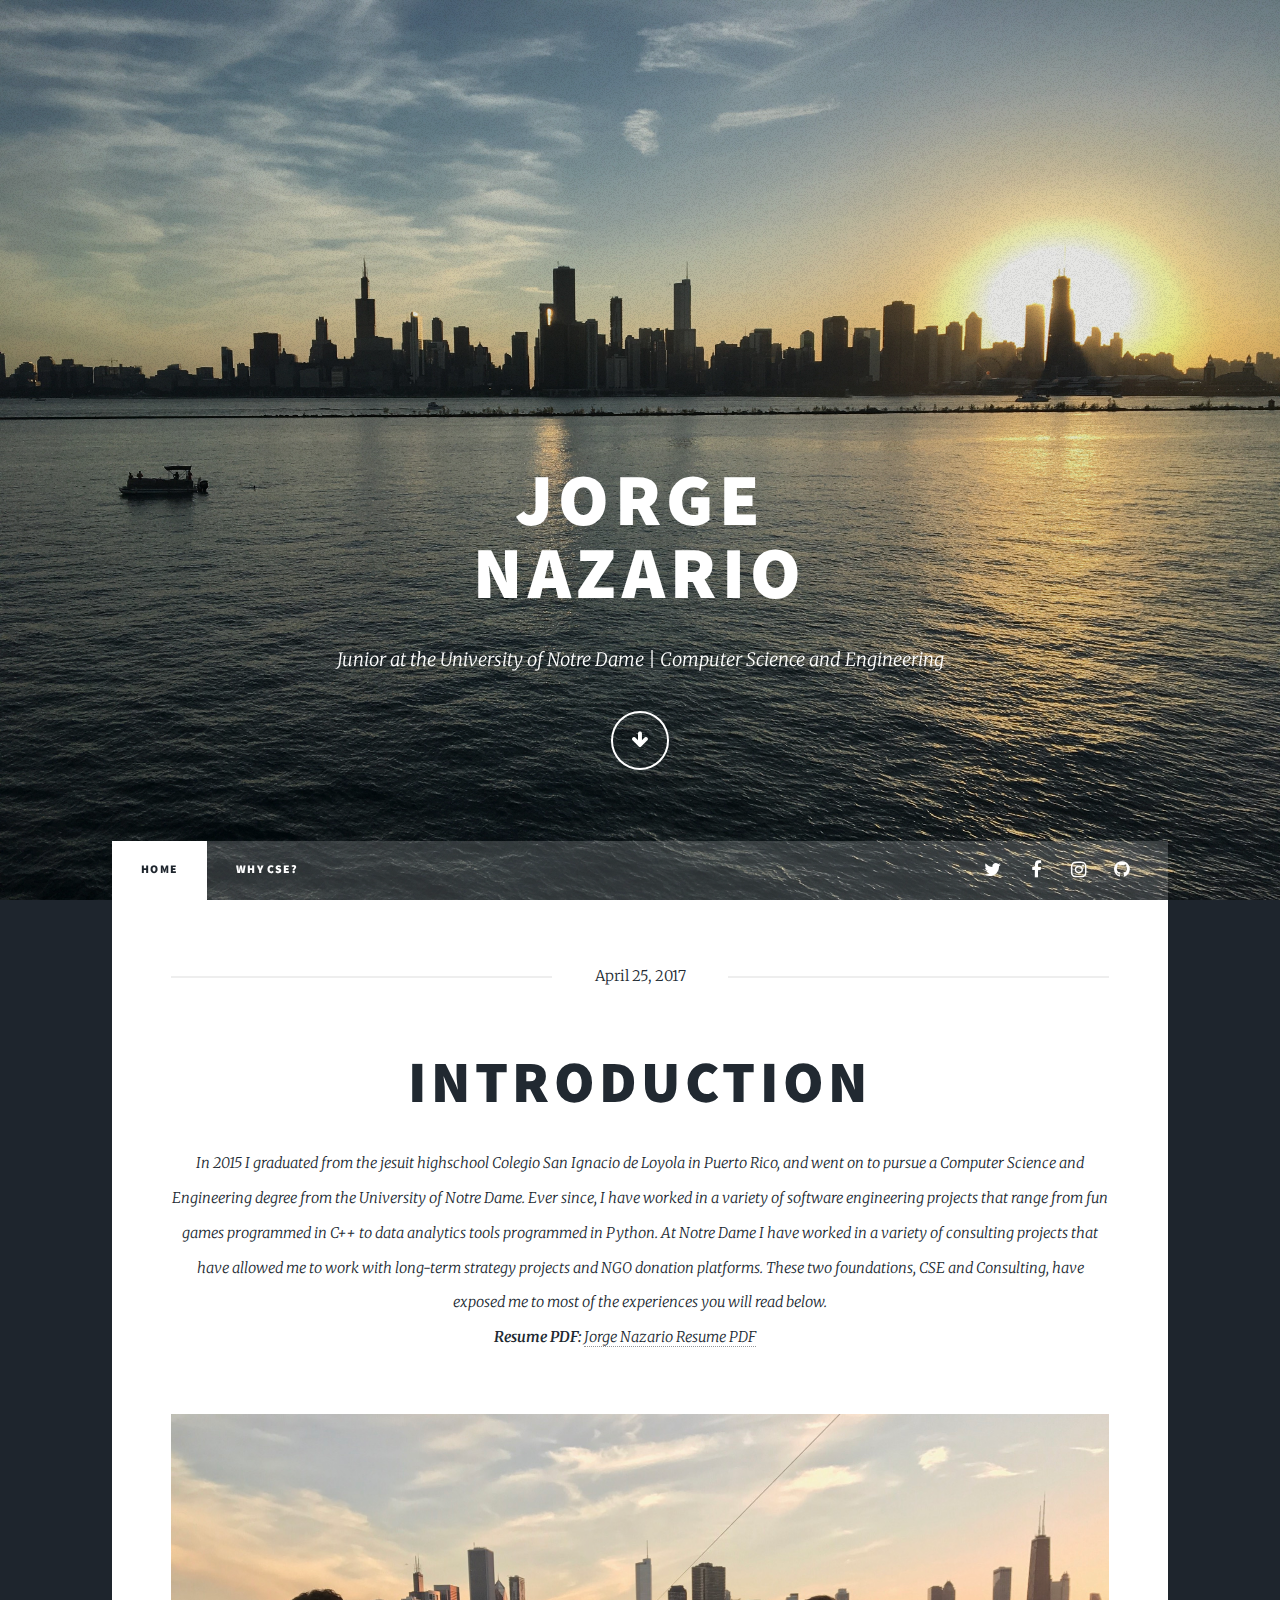
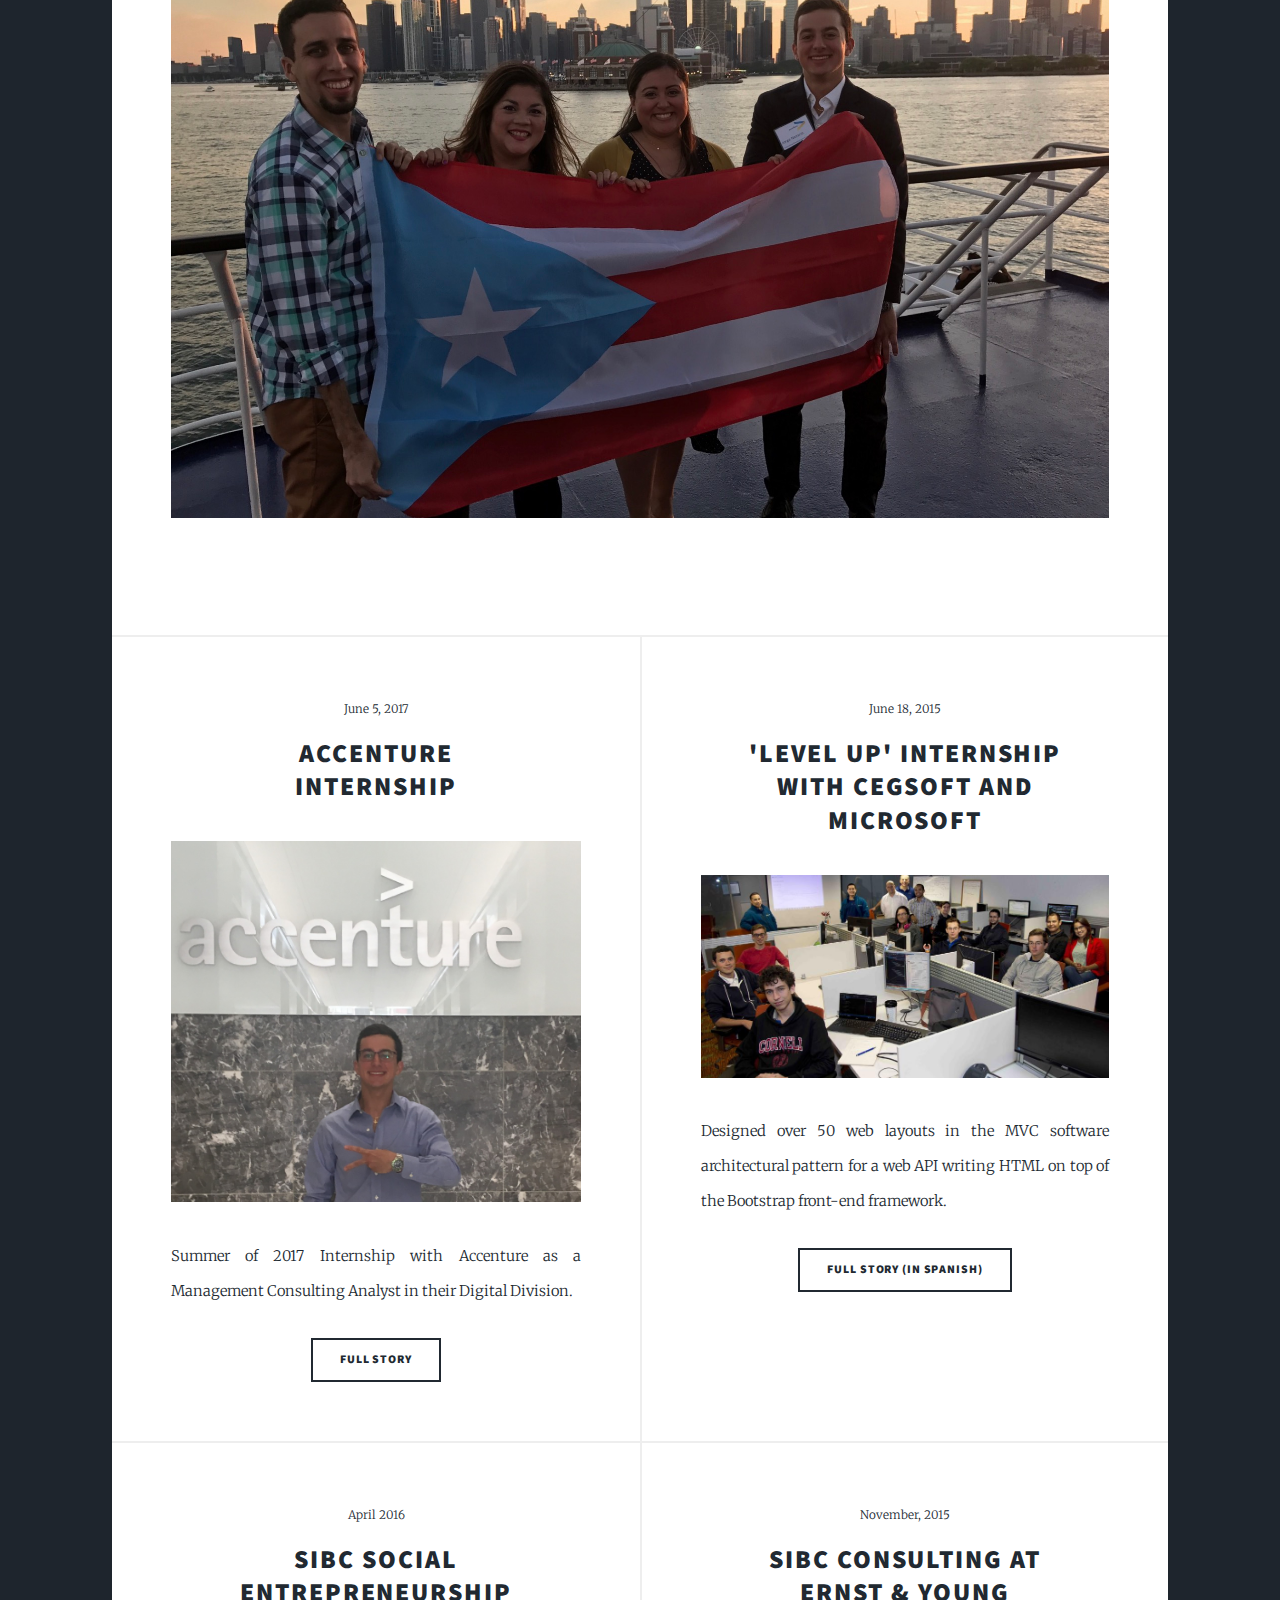
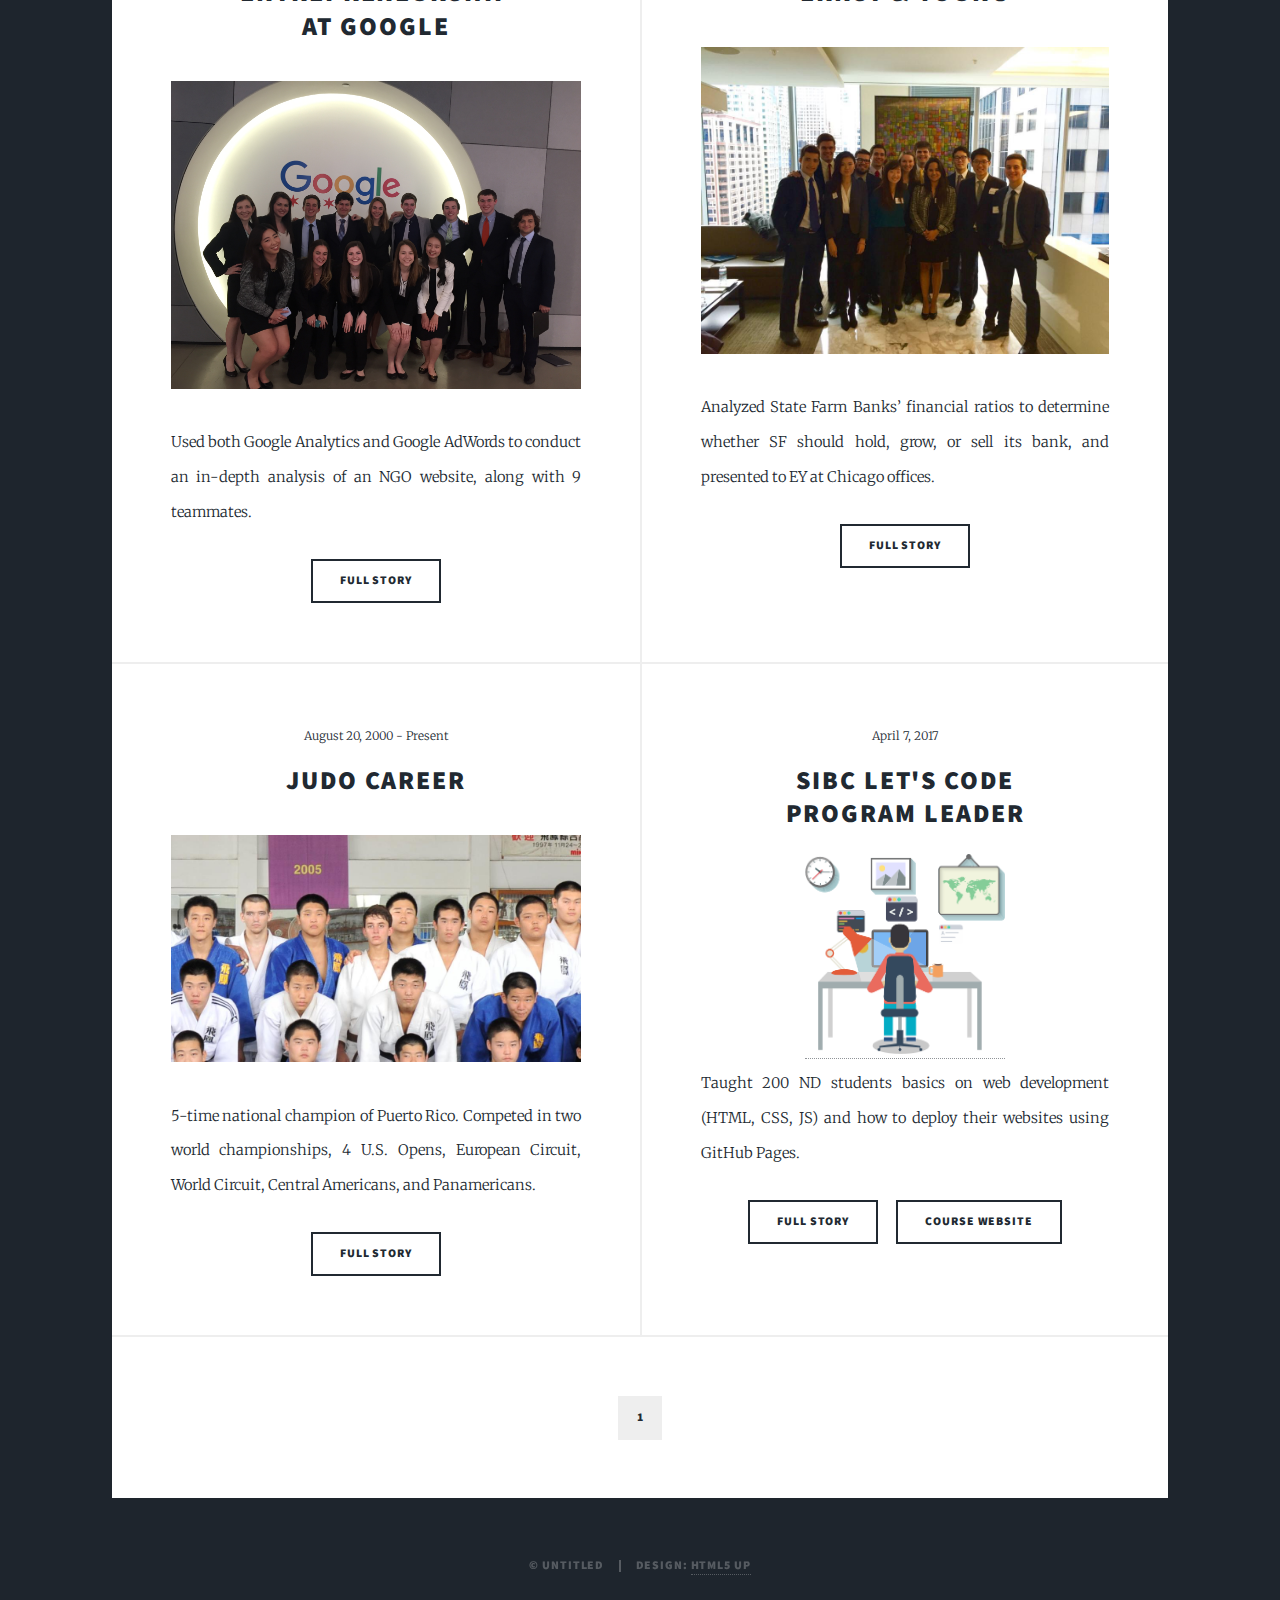
==== commit 7c13f1a6: "add my resume pdf" ====
--- a/index.html
+++ b/index.html
@@ -56,7 +56,7 @@
                                     
 									   <h2><a>Introduction</a></h2>
                                     
-									<p>In 2015 I graduated from the jesuit highschool Colegio San Ignacio de Loyola in Puerto Rico, and went on to pursue a Computer Science and Engineering degree from the University of Notre Dame. Ever since, I have worked in a variety of software engineering projects that range from fun games programmed in C++ to data analytics tools programmed in Python. At Notre Dame I have worked in a variety of consulting projects that have allowed me to work with long-term strategy projects and NGO donation platforms. These two foundations, CSE and Consulting, have exposed me to most of the experiences you will read below.</p>
+									<p>In 2015 I graduated from the jesuit highschool Colegio San Ignacio de Loyola in Puerto Rico, and went on to pursue a Computer Science and Engineering degree from the University of Notre Dame. Ever since, I have worked in a variety of software engineering projects that range from fun games programmed in C++ to data analytics tools programmed in Python. At Notre Dame I have worked in a variety of consulting projects that have allowed me to work with long-term strategy projects and NGO donation platforms. These two foundations, CSE and Consulting, have exposed me to most of the experiences you will read below. <br/> <b>Resume PDF:</b> <a href="Resume.pdf"><span class="image right"></span>Jorge Nazario Resume PDF</a></p>
 								</header>
 								<a href="#" class="image main"><img src="images/PR-Accenture.jpg" alt="" /></a>
 							</article>
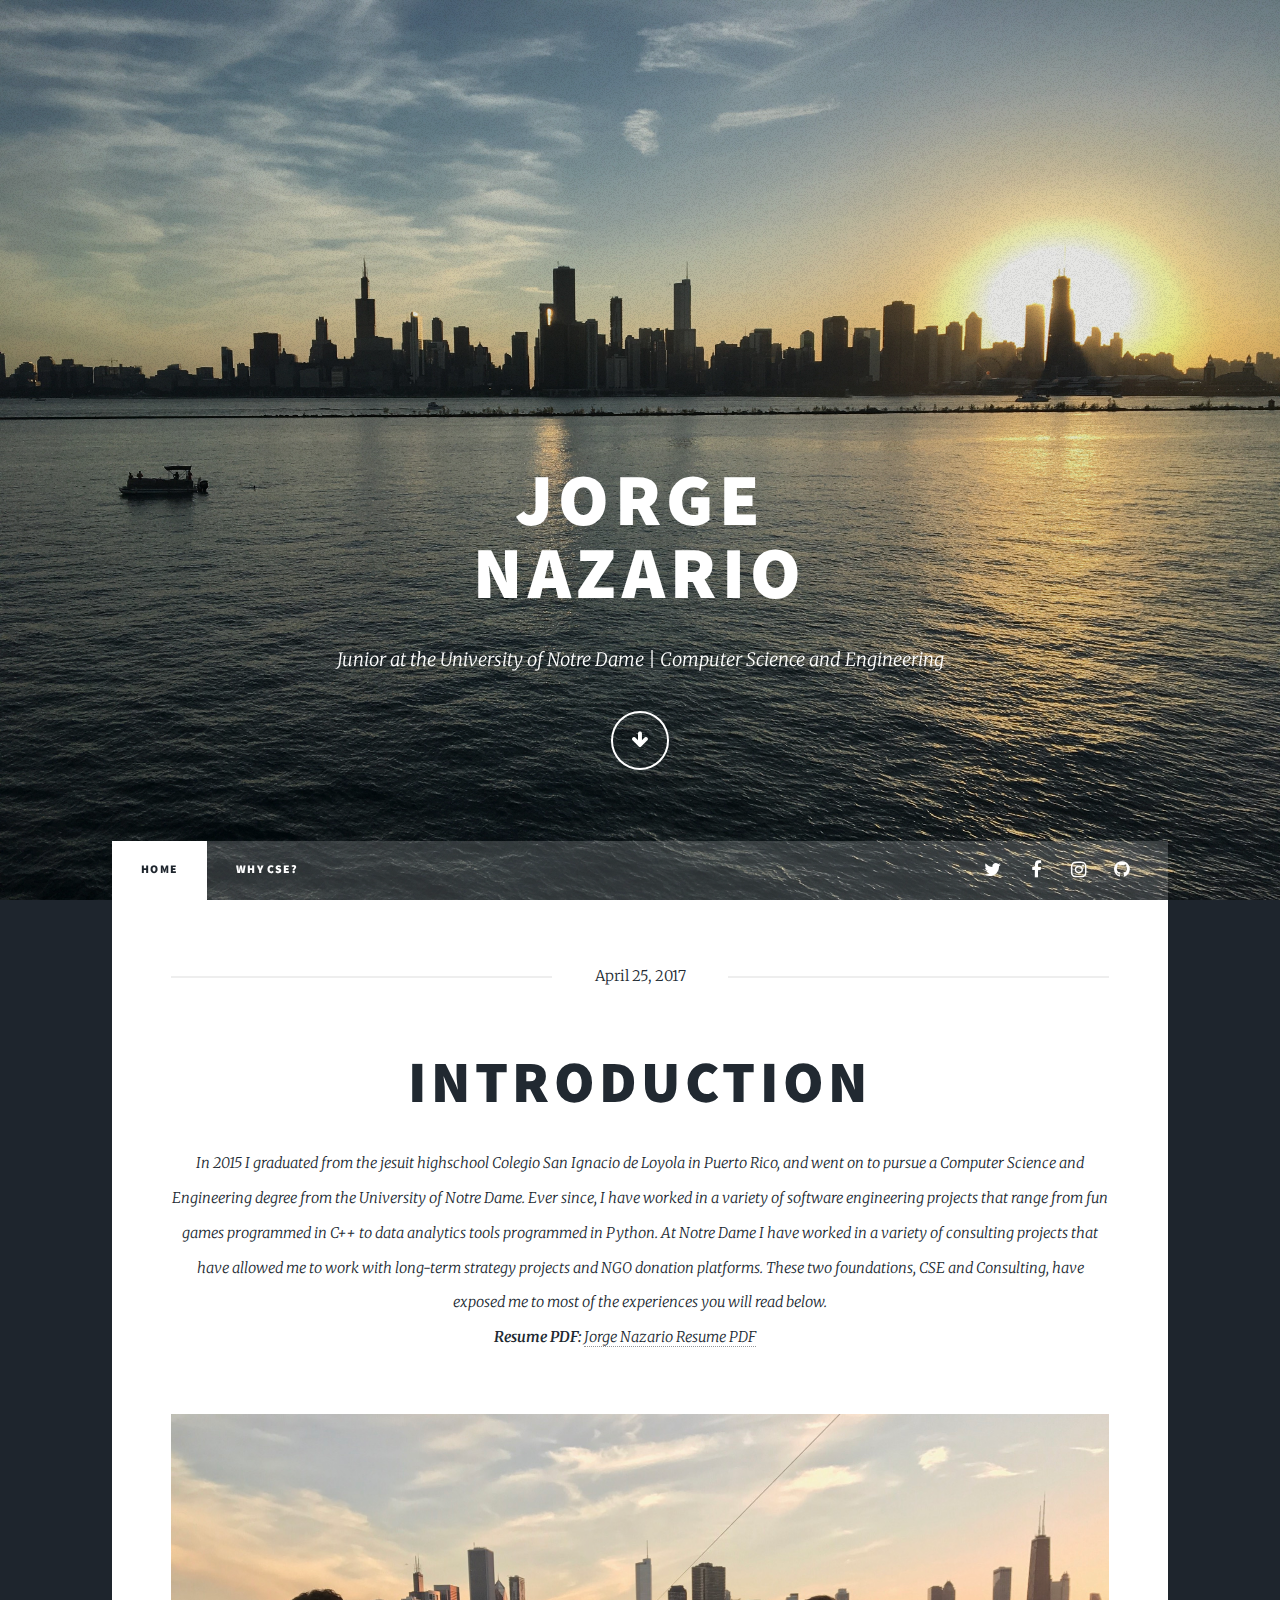
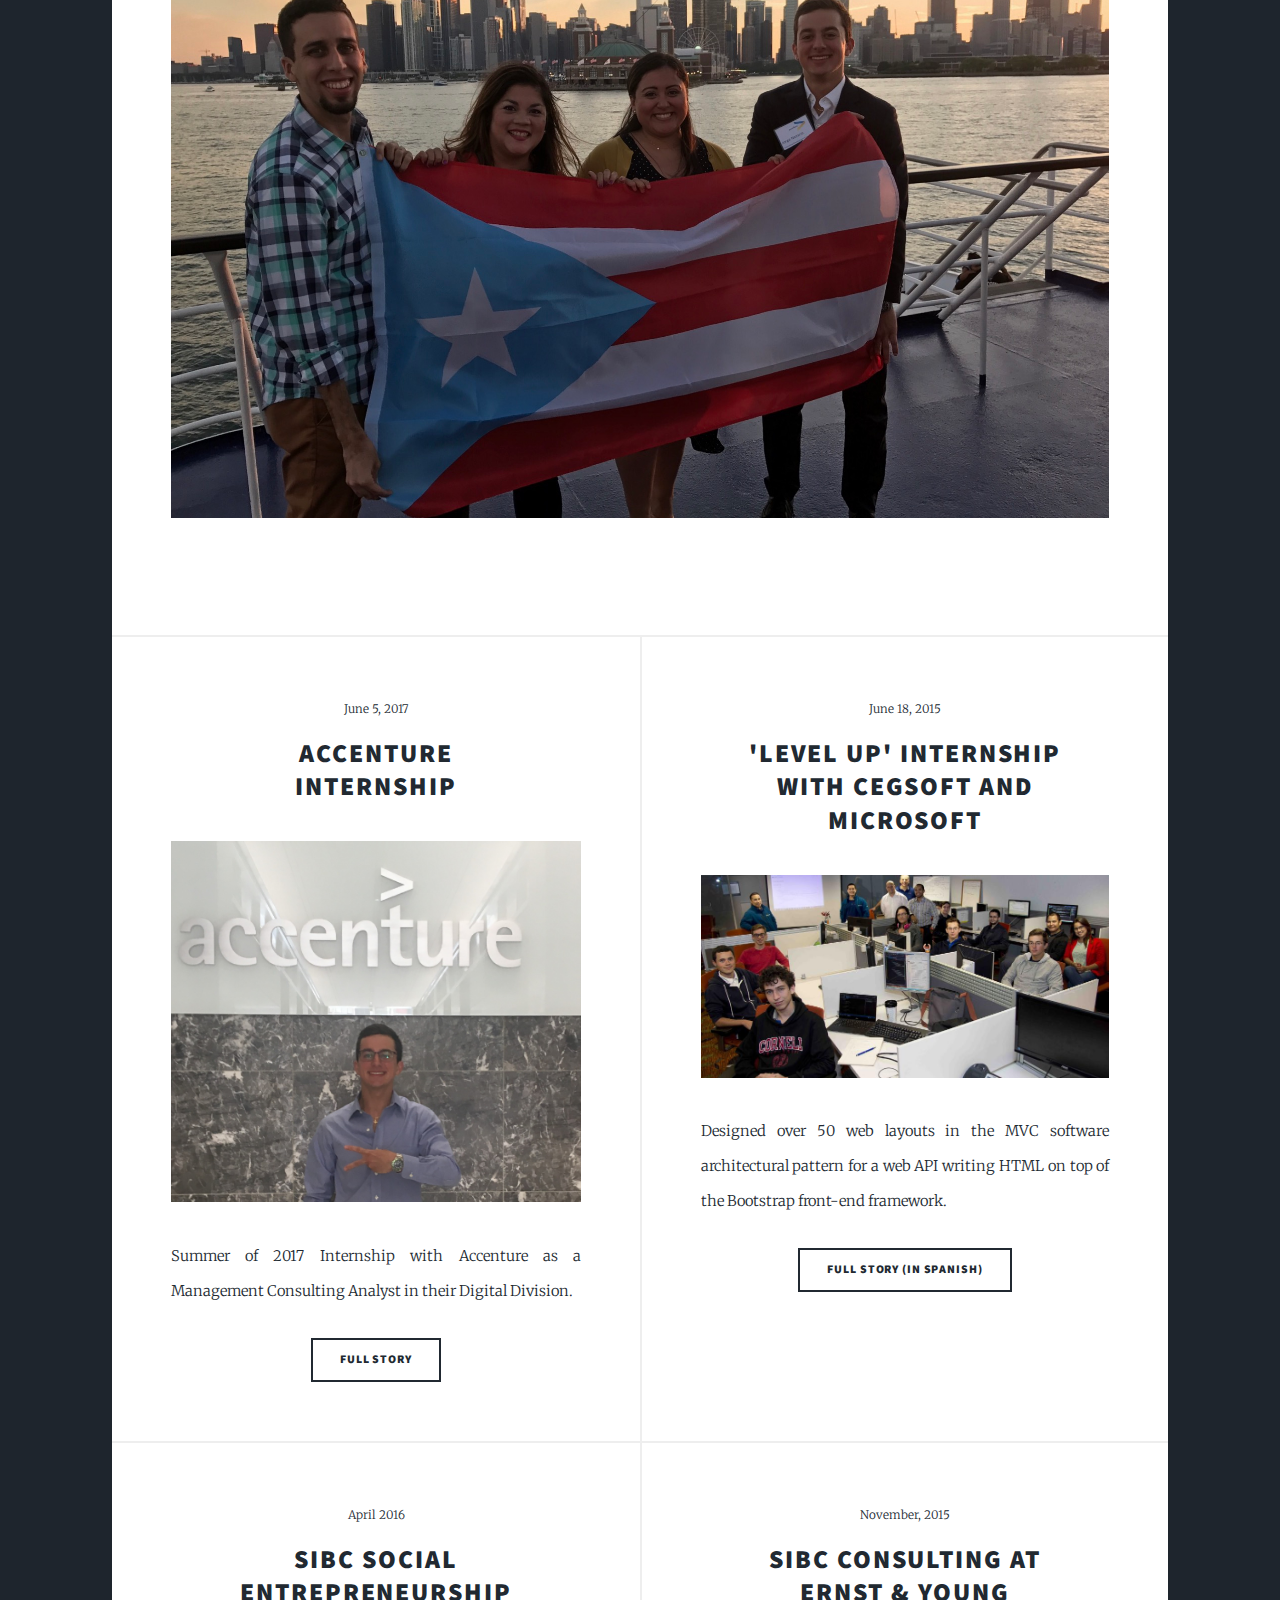
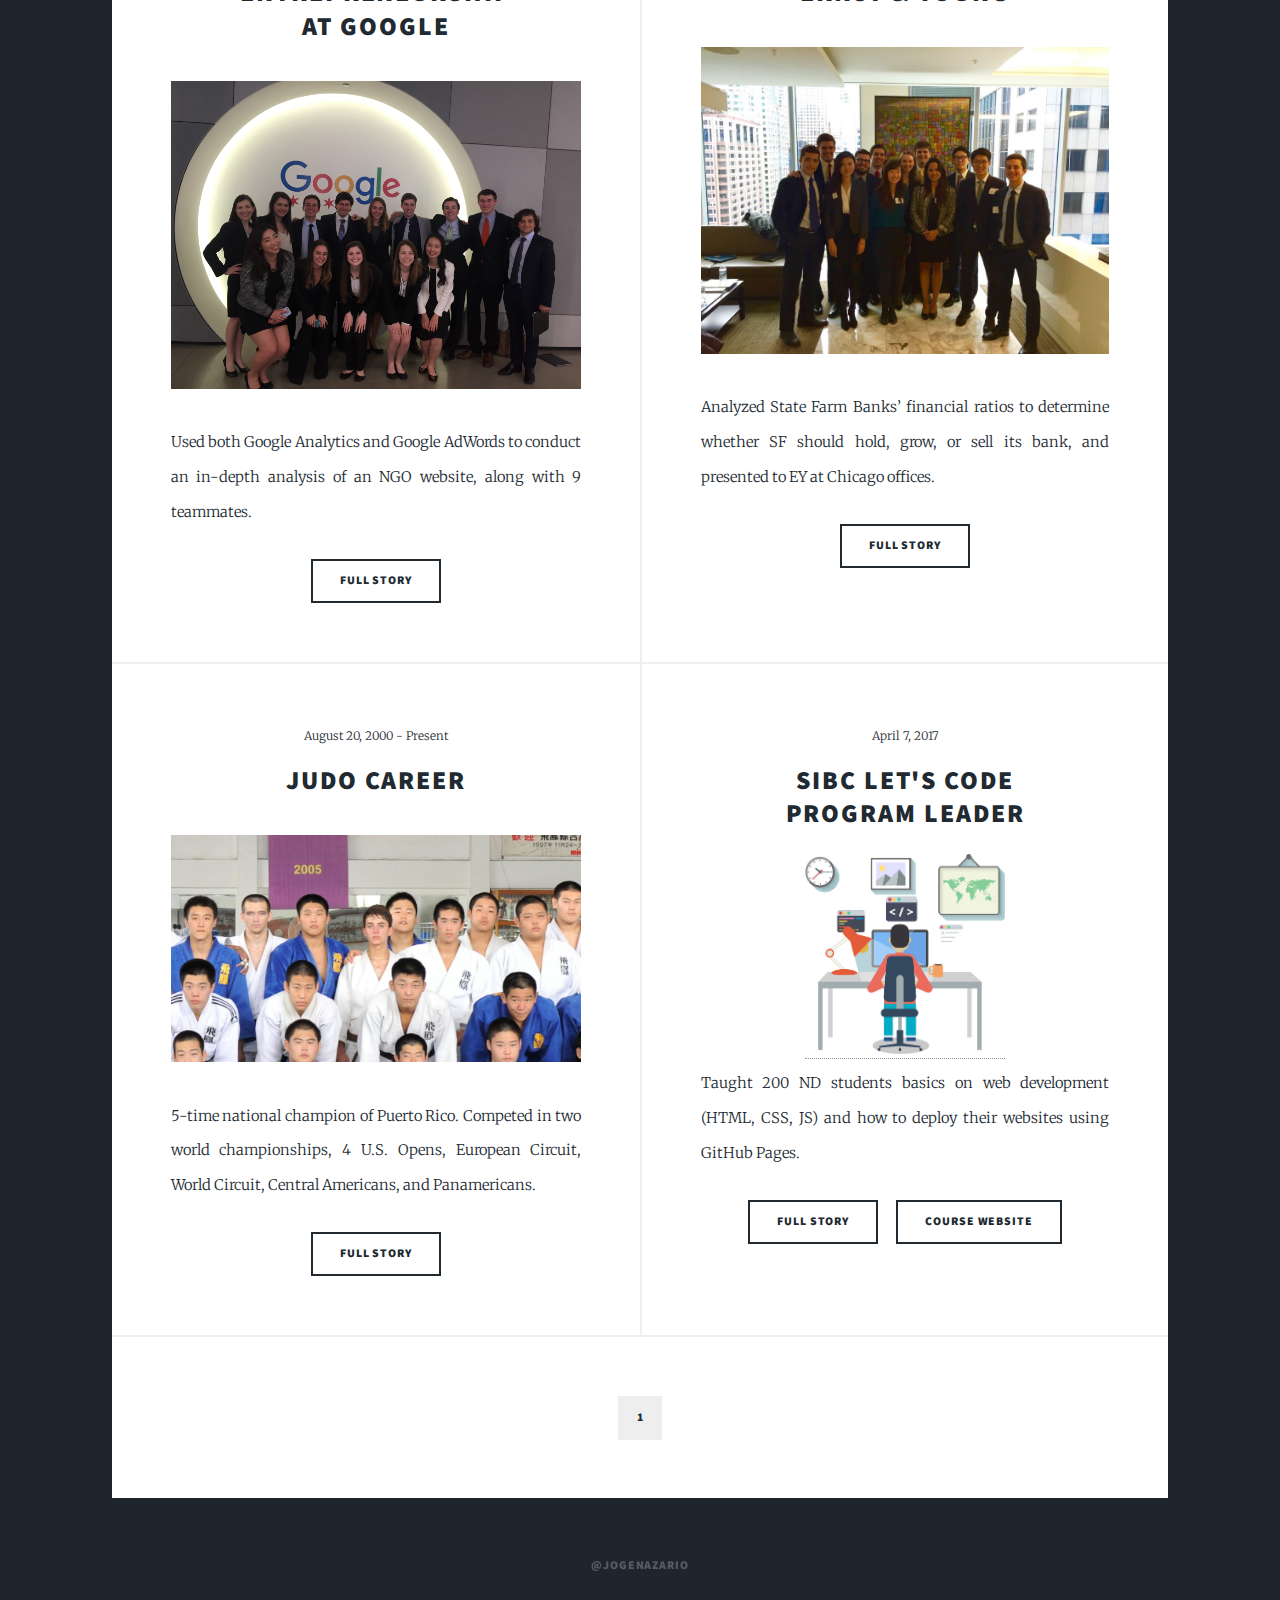
==== commit 64c4f6e4: "Minor modifications" ====
--- a/index.html
+++ b/index.html
@@ -196,7 +196,7 @@
 
 				<!-- Copyright -->
 					<div id="copyright">
-						<ul><li>&copy; Untitled</li><li>Design: <a href="https://html5up.net">HTML5 UP</a></li></ul>
+						<ul><li>@JogeNazario</li></a></li></ul>
 					</div>
 
 			</div>
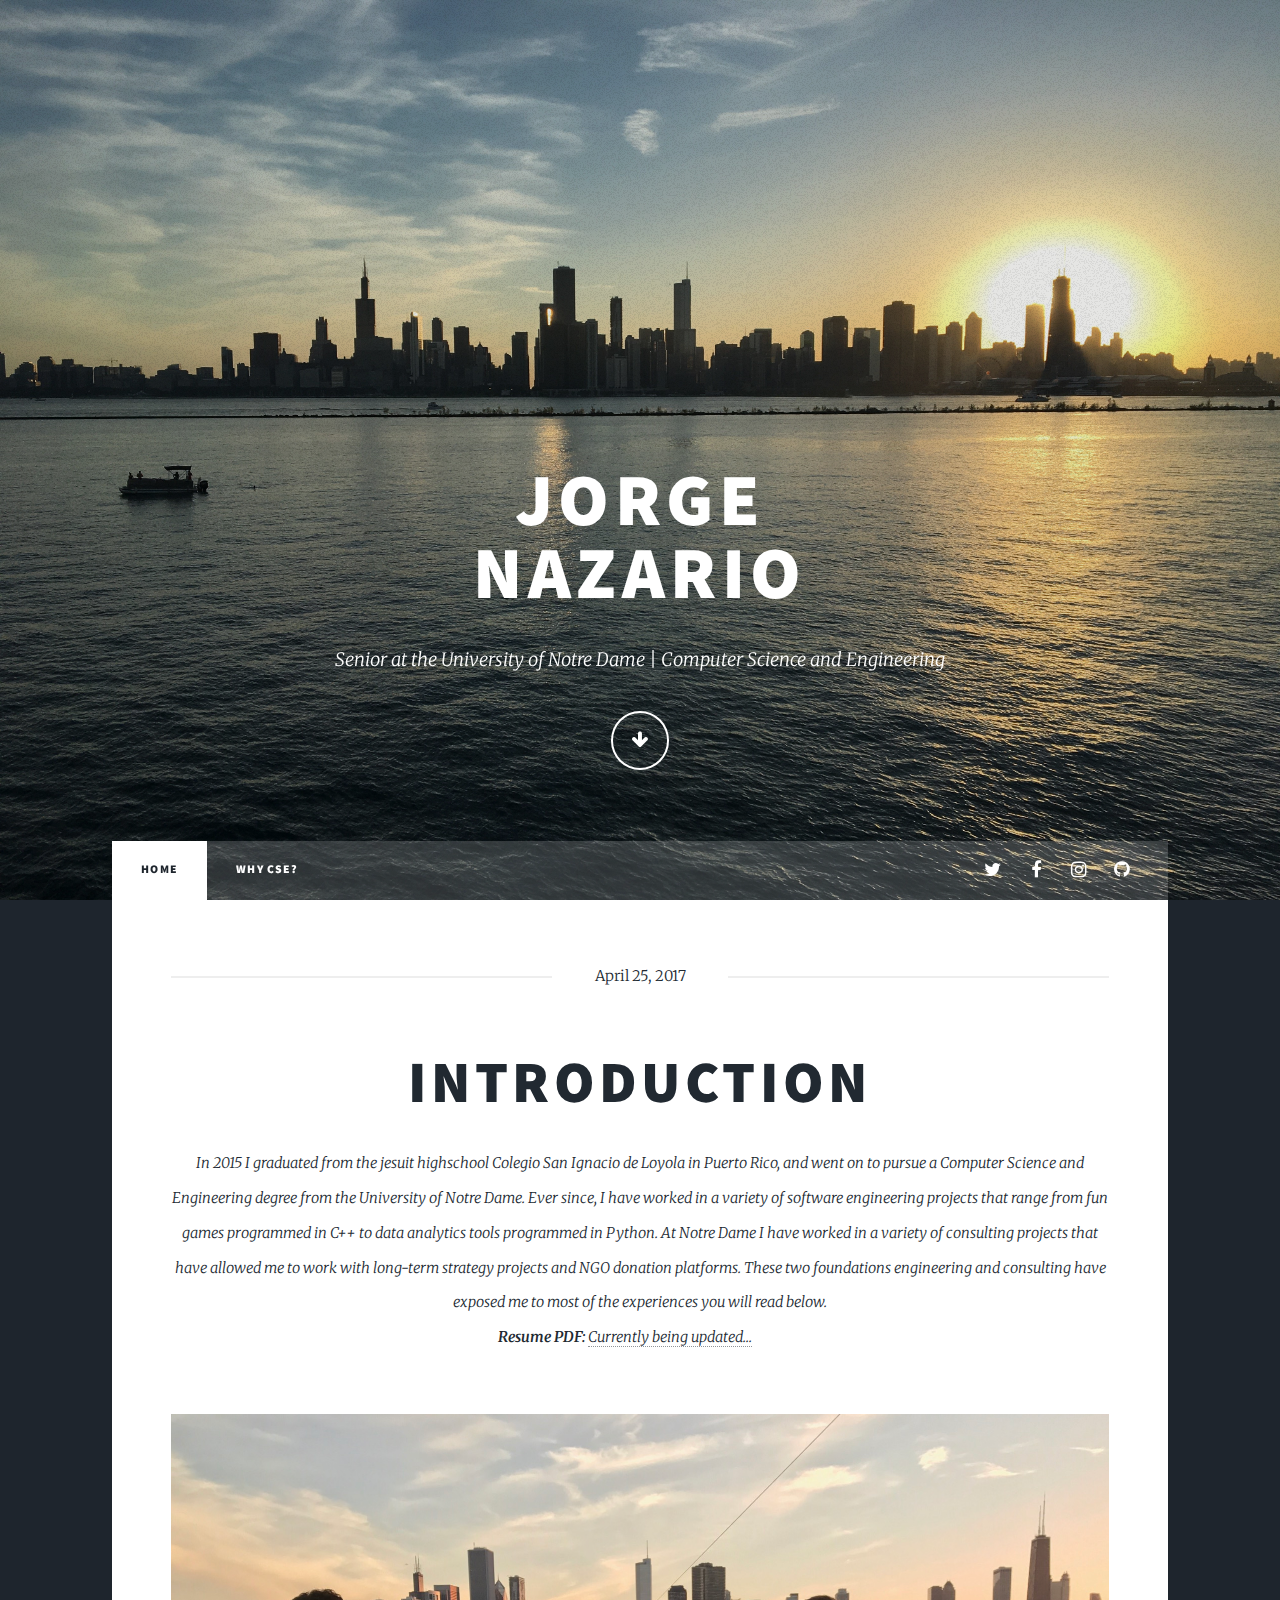
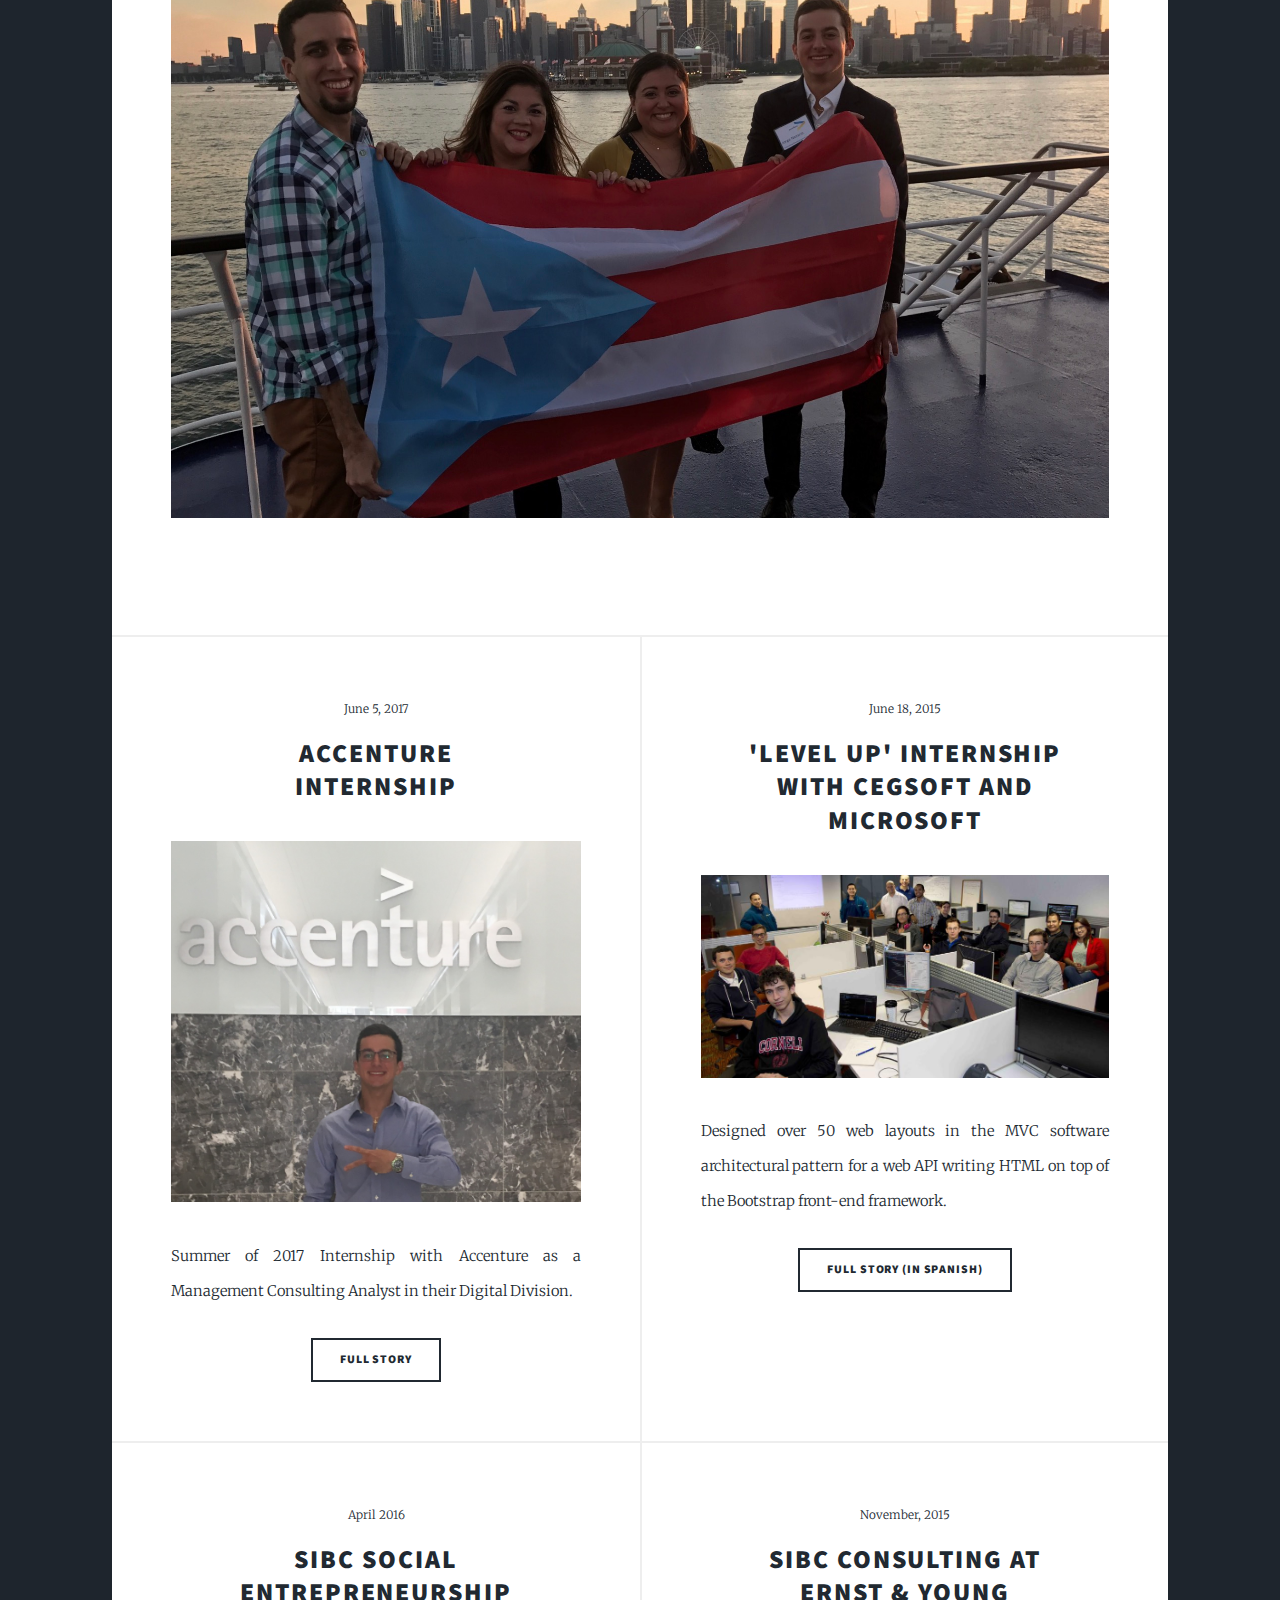
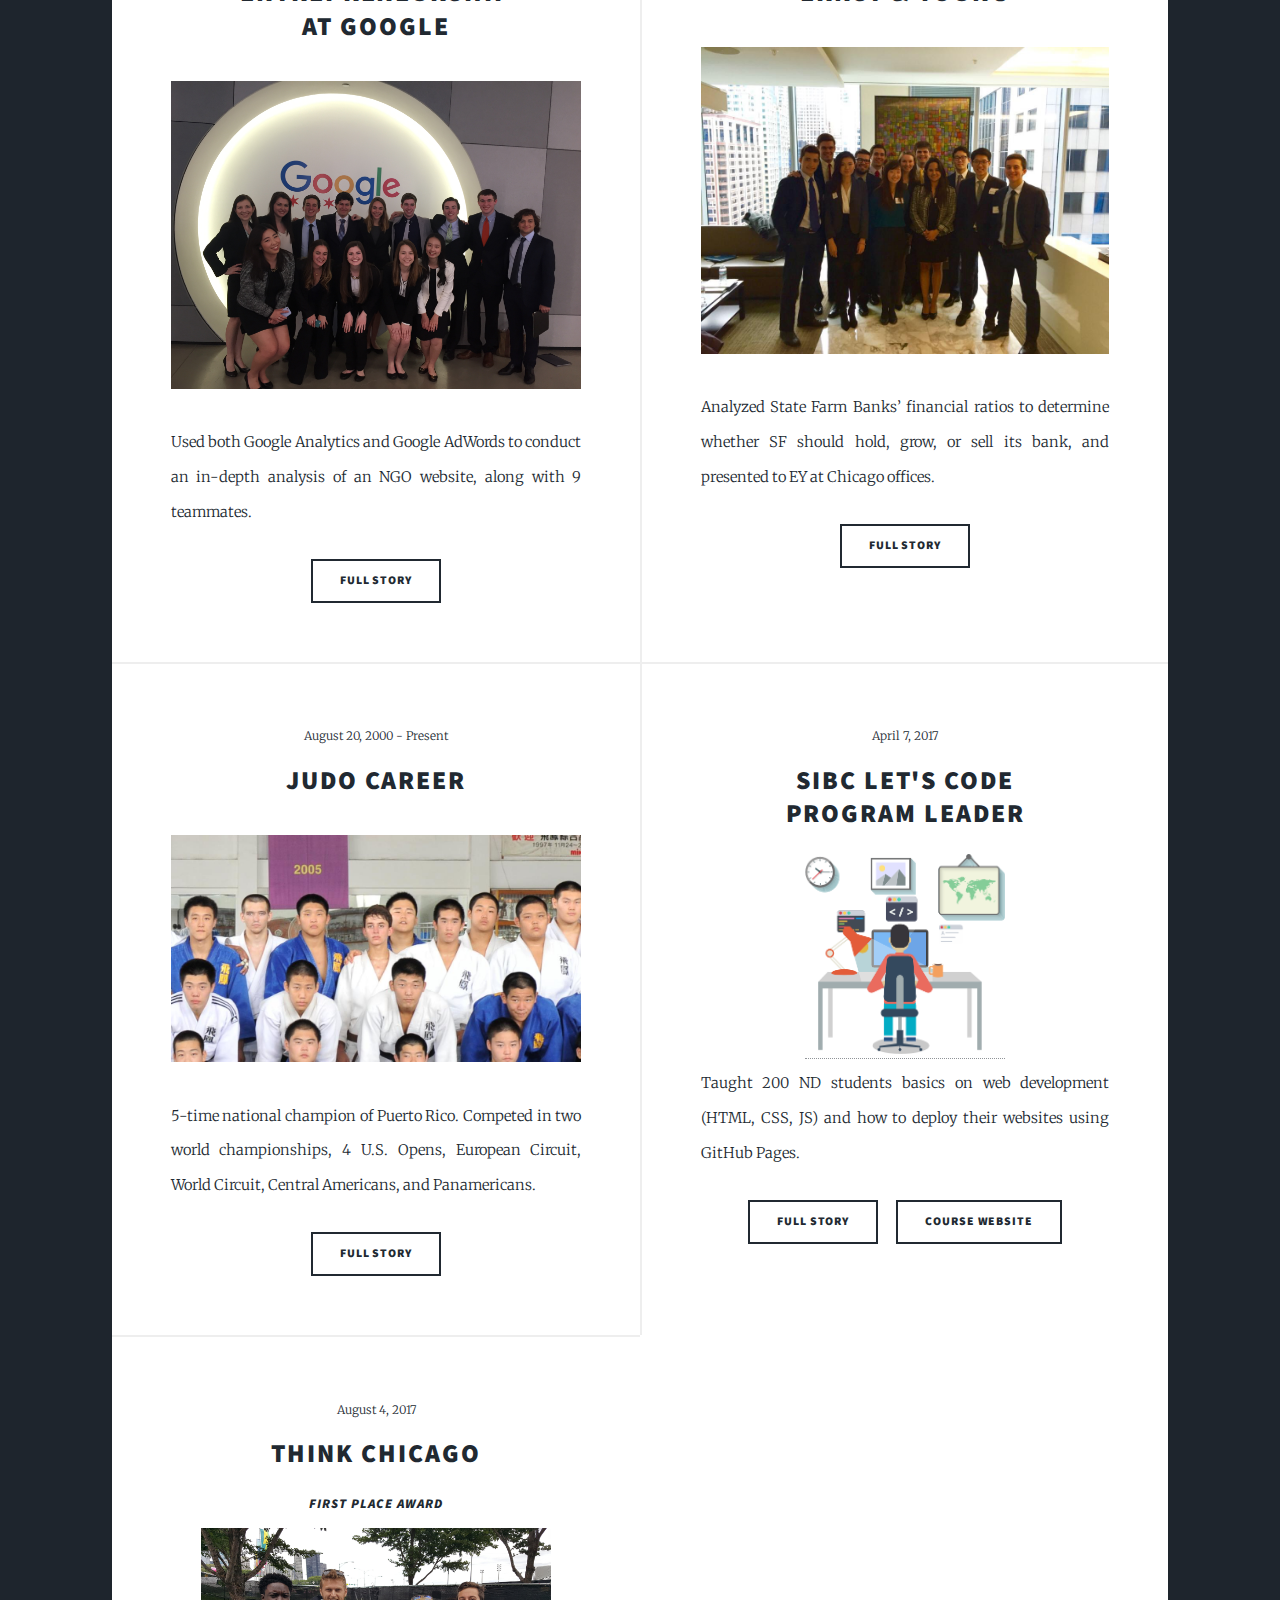
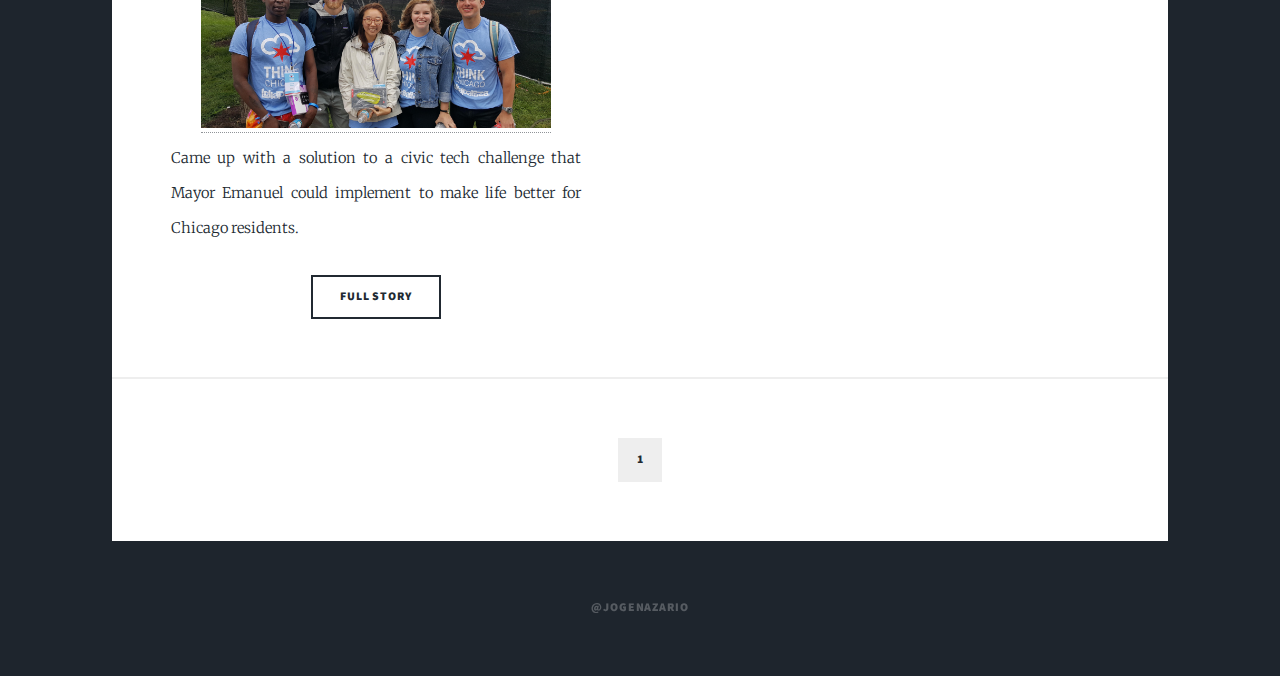
==== commit e07c7bdc: "Addition of ThinkChicago article and some minor updates to index" ====
--- a/index.html
+++ b/index.html
@@ -21,7 +21,7 @@
 					<div id="intro">
 						<h1>Jorge<br />
 						Nazario</h1>
-						<p>Junior at the University of Notre Dame | Computer Science and Engineering</p>
+						<p>Senior at the University of Notre Dame | Computer Science and Engineering</p>
 						<ul class="actions">
 							<li><a href="#header" class="button icon solo fa-arrow-down scrolly">Continue</a></li>
 						</ul>
@@ -56,9 +56,9 @@
                                     
 									   <h2><a>Introduction</a></h2>
                                     
-									<p>In 2015 I graduated from the jesuit highschool Colegio San Ignacio de Loyola in Puerto Rico, and went on to pursue a Computer Science and Engineering degree from the University of Notre Dame. Ever since, I have worked in a variety of software engineering projects that range from fun games programmed in C++ to data analytics tools programmed in Python. At Notre Dame I have worked in a variety of consulting projects that have allowed me to work with long-term strategy projects and NGO donation platforms. These two foundations, CSE and Consulting, have exposed me to most of the experiences you will read below. <br/> <b>Resume PDF:</b> <a href="Resume.pdf"><span class="image right"></span>Jorge Nazario Resume PDF</a></p>
+									<p>In 2015 I graduated from the jesuit highschool Colegio San Ignacio de Loyola in Puerto Rico, and went on to pursue a Computer Science and Engineering degree from the University of Notre Dame. Ever since, I have worked in a variety of software engineering projects that range from fun games programmed in C++ to data analytics tools programmed in Python. At Notre Dame I have worked in a variety of consulting projects that have allowed me to work with long-term strategy projects and NGO donation platforms. These two foundations engineering and consulting have exposed me to most of the experiences you will read below. <br/> <b>Resume PDF:</b> <a href=""><span class="image right"></span>Currently being updated...</a></p>
 								</header>
-								<a href="#" class="image main"><img src="images/PR-Accenture.jpg" alt="" /></a>
+								<a href="accenture.html" class="image main"><img src="images/PR-Accenture.jpg" alt="" /></a>
 							</article>
 
 						<!-- Posts -->
@@ -66,7 +66,7 @@
 								<article>
 									<header>
 										<span class="date">June 5, 2017</span>
-										<h2><a href="#">Accenture<br />
+										<h2><a href="accenture.html">Accenture<br />
 										Internship</a></h2>
 									</header>
 									<a href="accenture.html" class="image fit"><img src="images/Accenture_Profile1.jpg" alt="" /></a>
@@ -78,7 +78,7 @@
 								<article>
 									<header>
 										<span class="date">June 18, 2015</span>
-										<h2><a href="#">'Level Up' Internship<br />
+										<h2><a href="https://www.elnuevodia.com/tecnologia/tecnologia/nota/internadotecnologicolevelupengfrmedia-2061780/">'Level Up' Internship<br />
 										with CEGsoft and Microsoft</a></h2>
 									</header>
 									<a href="https://www.elnuevodia.com/tecnologia/tecnologia/nota/internadotecnologicolevelupengfrmedia-2061780/" class="image fit"><img src="images/LevelUp.jpg" alt="" /></a>
@@ -90,7 +90,7 @@
 								<article>
 									<header>
 										<span class="date">April 2016</span>
-										<h2><a href="#">SIBC Social Entrepreneurship<br />
+										<h2><a href="google.html">SIBC Social Entrepreneurship<br />
 										at Google</a></h2>
 									</header>
 									<a href="google.html" class="image fit"><img src="images/Google_Group.JPG" alt="" /></a>
@@ -102,7 +102,7 @@
 								<article>
 									<header>
 										<span class="date">November, 2015</span>
-										<h2><a href="#">SIBC Consulting at<br />
+										<h2><a href="EY.html">SIBC Consulting at<br />
 										Ernst & Young</a></h2>
 									</header>
 									<a href="EY.html" class="image fit"><img src="images/EY.JPG" alt="" /></a>
@@ -116,7 +116,7 @@
 										<span class="date">August 20, 2000 - Present</span>
 										<h2><a href="judo.html">Judo Career<br /></a></h2>
 									</header>
-									<a href="#" class="image fit"><img src="images/judo.jpg" alt="" /></a>
+									<a href="judo.html" class="image fit"><img src="images/judo.jpg" alt="" /></a>
 									<p>5-time national champion of Puerto Rico. Competed in two world championships, 4 U.S. Opens, European Circuit, World Circuit, Central Americans, and Panamericans.</p>
 									<ul class="actions">
 										<li><a href="judo.html" class="button">Full Story</a></li>
@@ -128,11 +128,24 @@
 										<h2><a href="letscode.html">SIBC Let's Code<br />
 										Program Leader</a></h2>
 									</header>
-									<a href="#"><img src="images/webdevelopment.png" height="200" width="200" /></a>
+									<a href="letscode.html"><img src="images/webdevelopment.png" height="200" width="200" /></a>
 									<p>Taught 200 ND students basics on web development (HTML, CSS, JS) and how to deploy their websites using GitHub Pages.</p>
 									<ul class="actions">
 										<li><a href="letscode.html" class="button">Full Story</a></li>
                                         <li><a href="https://jorginazario.github.io/letscode/" class="button">Course Website</a></li>
+									</ul>
+								</article>
+                                <article>
+									<header>
+										<span class="date">August 4, 2017</span>
+										<h2><a href="thinkchicago.html">Think Chicago<br />
+										</a></h2>
+                                        <h5><i>First place award</i></h5>
+                                    </header>
+									<a href="thinkchicago.html"><img src="images/ThinkChicago.jpeg" height="200" width="350" /></a>
+									<p>Came up with a solution to a civic tech challenge that Mayor Emanuel could implement to make life better for Chicago residents.</p>
+									<ul class="actions">
+										<li><a href="thinkchicago.html" class="button">Full Story</a></li>
 									</ul>
 								</article>
 							</section>                            
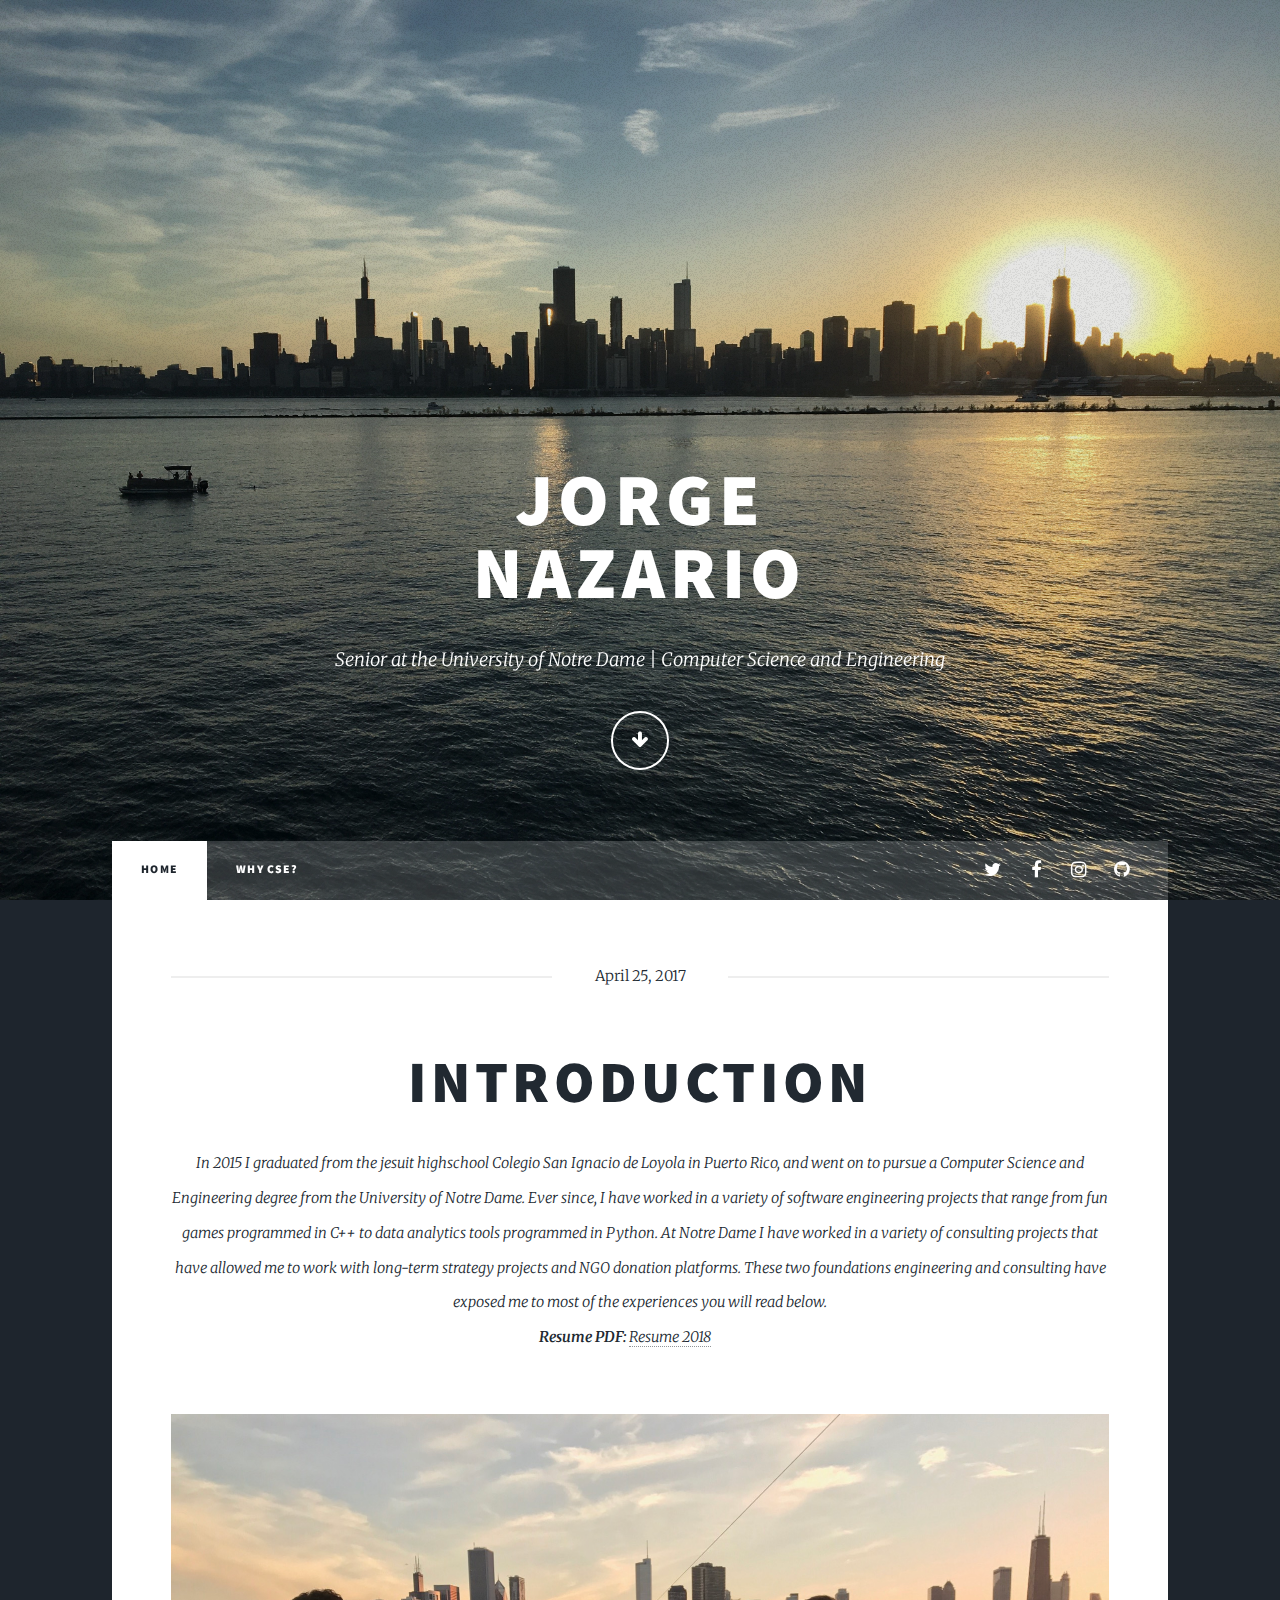
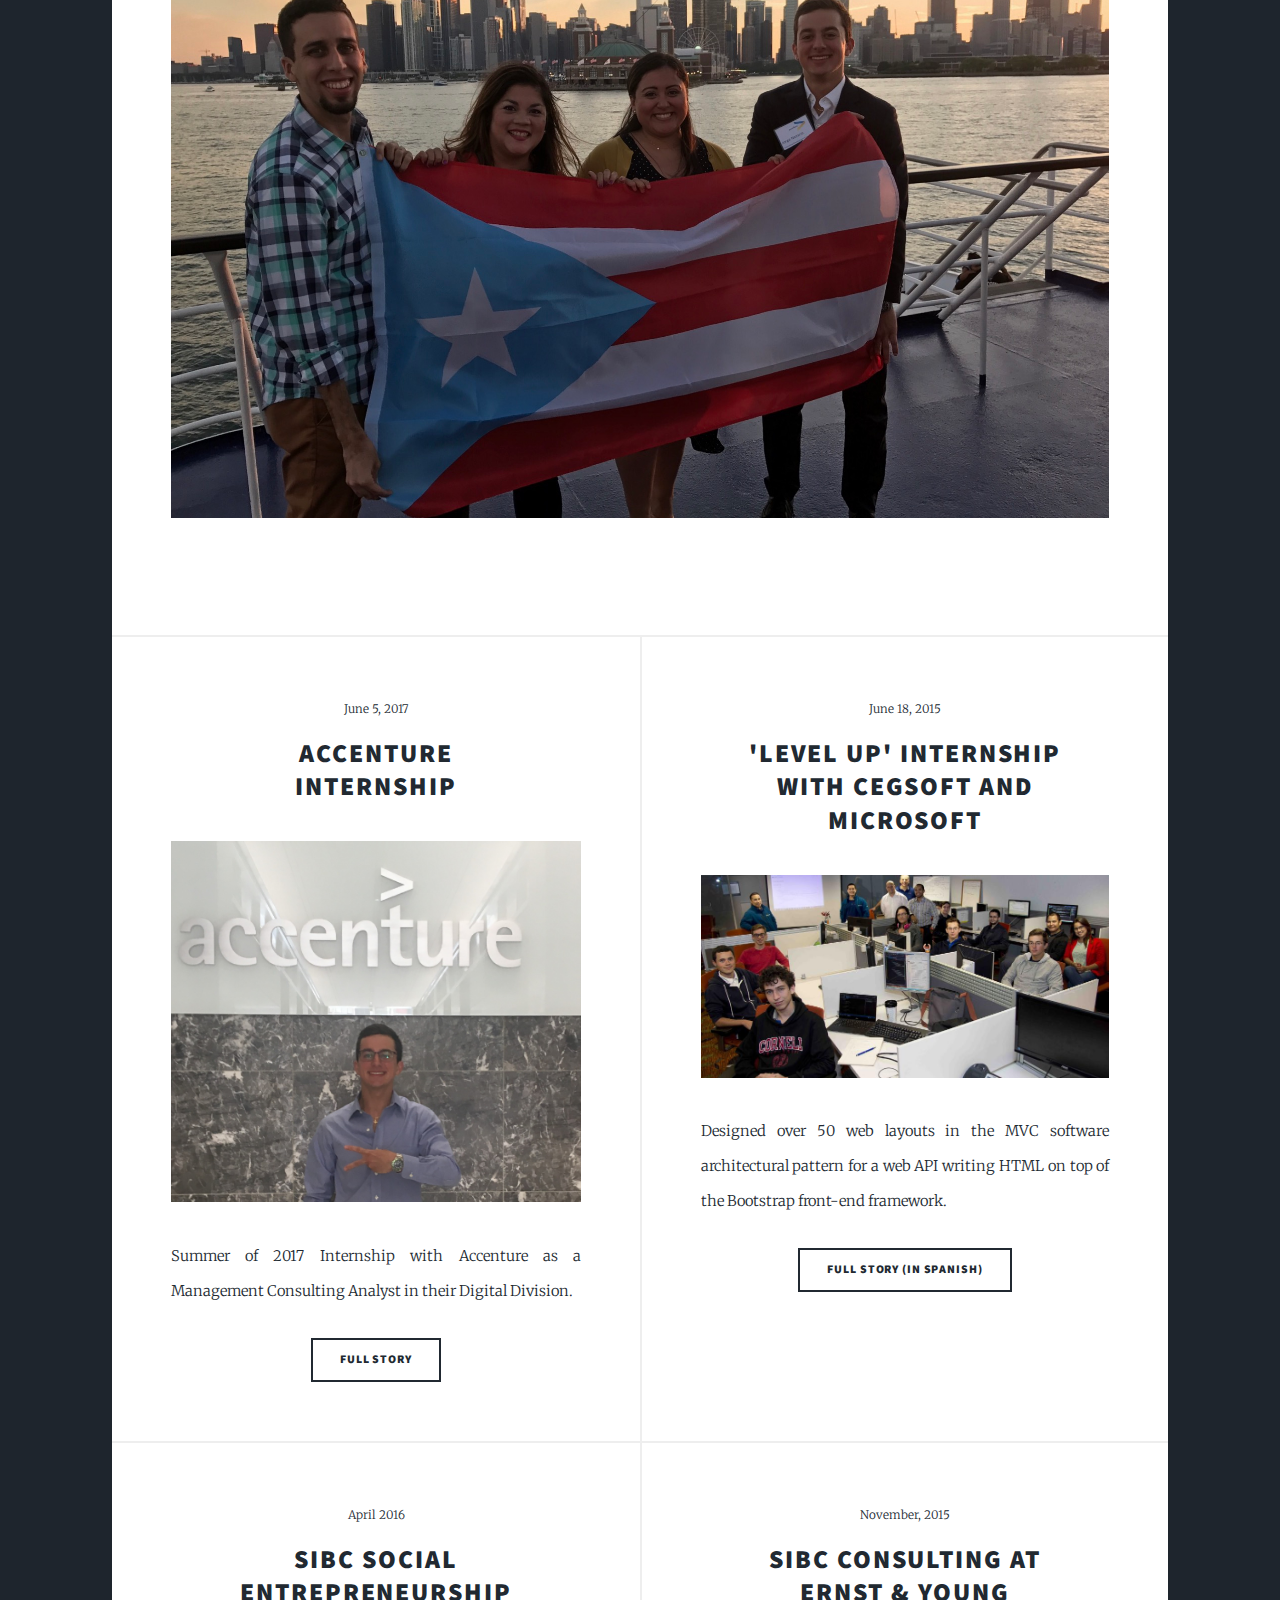
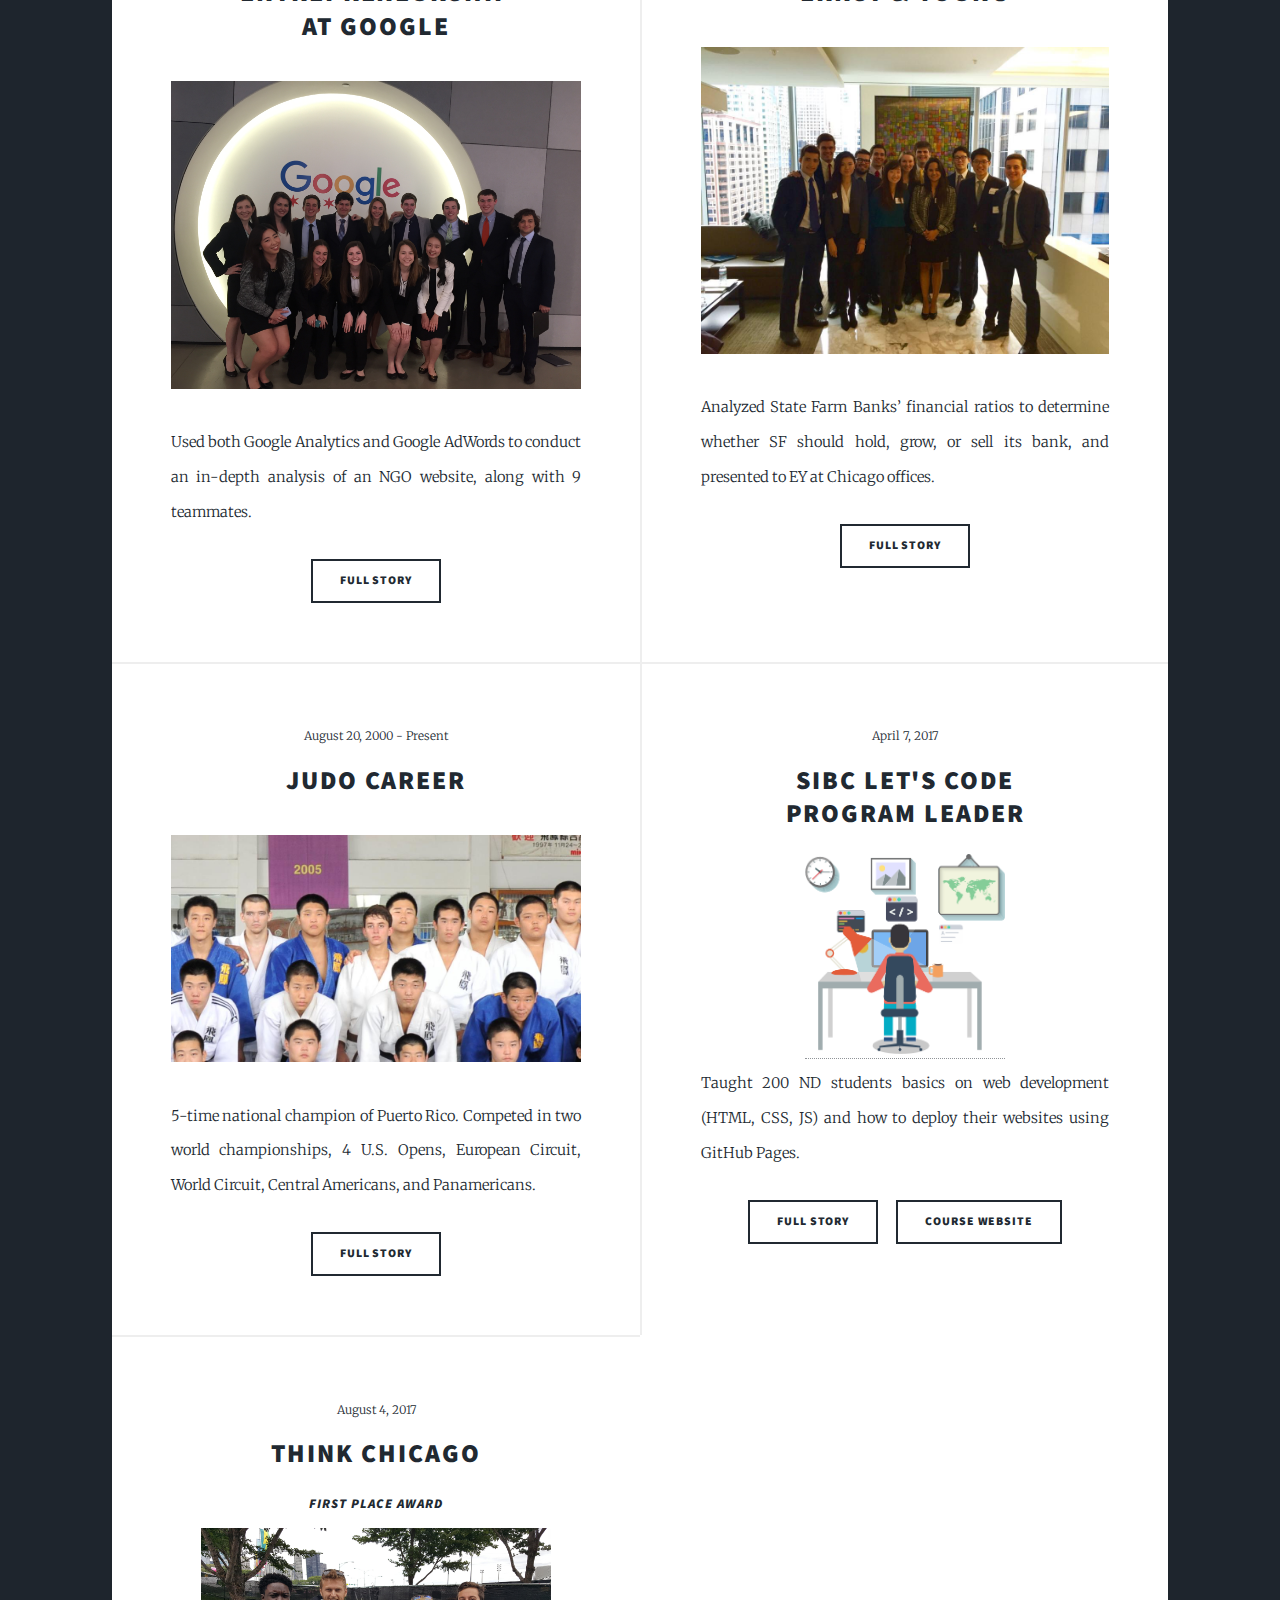
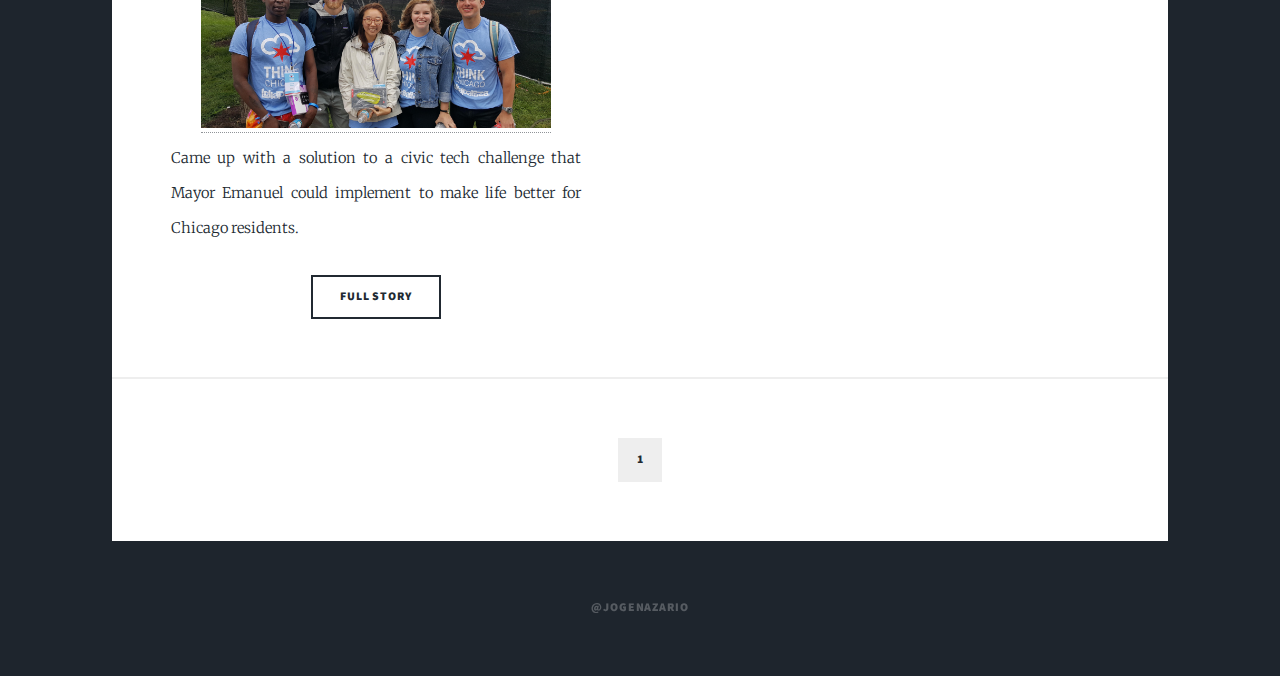
==== commit 77472d8b: "Updated resume" ====
--- a/index.html
+++ b/index.html
@@ -56,7 +56,7 @@
                                     
 									   <h2><a>Introduction</a></h2>
                                     
-									<p>In 2015 I graduated from the jesuit highschool Colegio San Ignacio de Loyola in Puerto Rico, and went on to pursue a Computer Science and Engineering degree from the University of Notre Dame. Ever since, I have worked in a variety of software engineering projects that range from fun games programmed in C++ to data analytics tools programmed in Python. At Notre Dame I have worked in a variety of consulting projects that have allowed me to work with long-term strategy projects and NGO donation platforms. These two foundations engineering and consulting have exposed me to most of the experiences you will read below. <br/> <b>Resume PDF:</b> <a href=""><span class="image right"></span>Currently being updated...</a></p>
+									<p>In 2015 I graduated from the jesuit highschool Colegio San Ignacio de Loyola in Puerto Rico, and went on to pursue a Computer Science and Engineering degree from the University of Notre Dame. Ever since, I have worked in a variety of software engineering projects that range from fun games programmed in C++ to data analytics tools programmed in Python. At Notre Dame I have worked in a variety of consulting projects that have allowed me to work with long-term strategy projects and NGO donation platforms. These two foundations engineering and consulting have exposed me to most of the experiences you will read below. <br/> <b>Resume PDF:</b> <a href="Resume.pdf"><span class="image right"></span>Resume 2018</a></p>
 								</header>
 								<a href="accenture.html" class="image main"><img src="images/PR-Accenture.jpg" alt="" /></a>
 							</article>
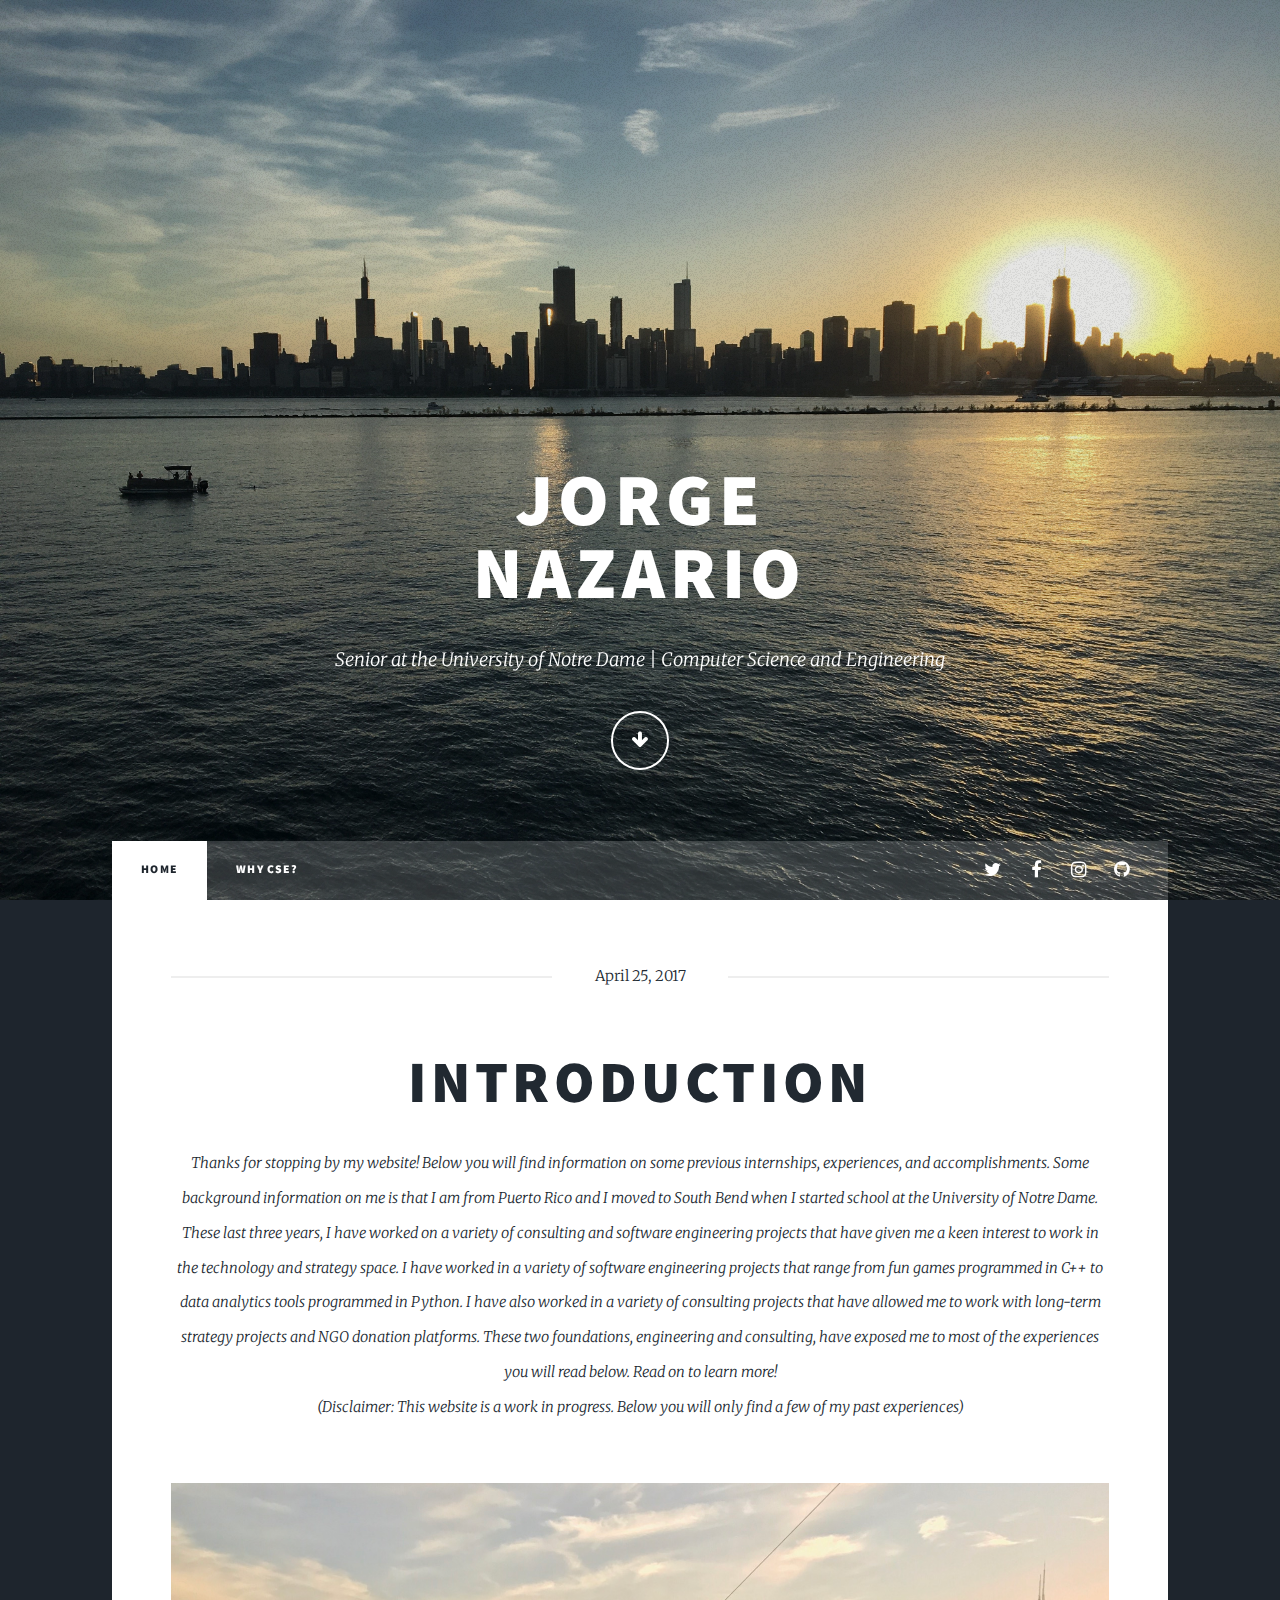
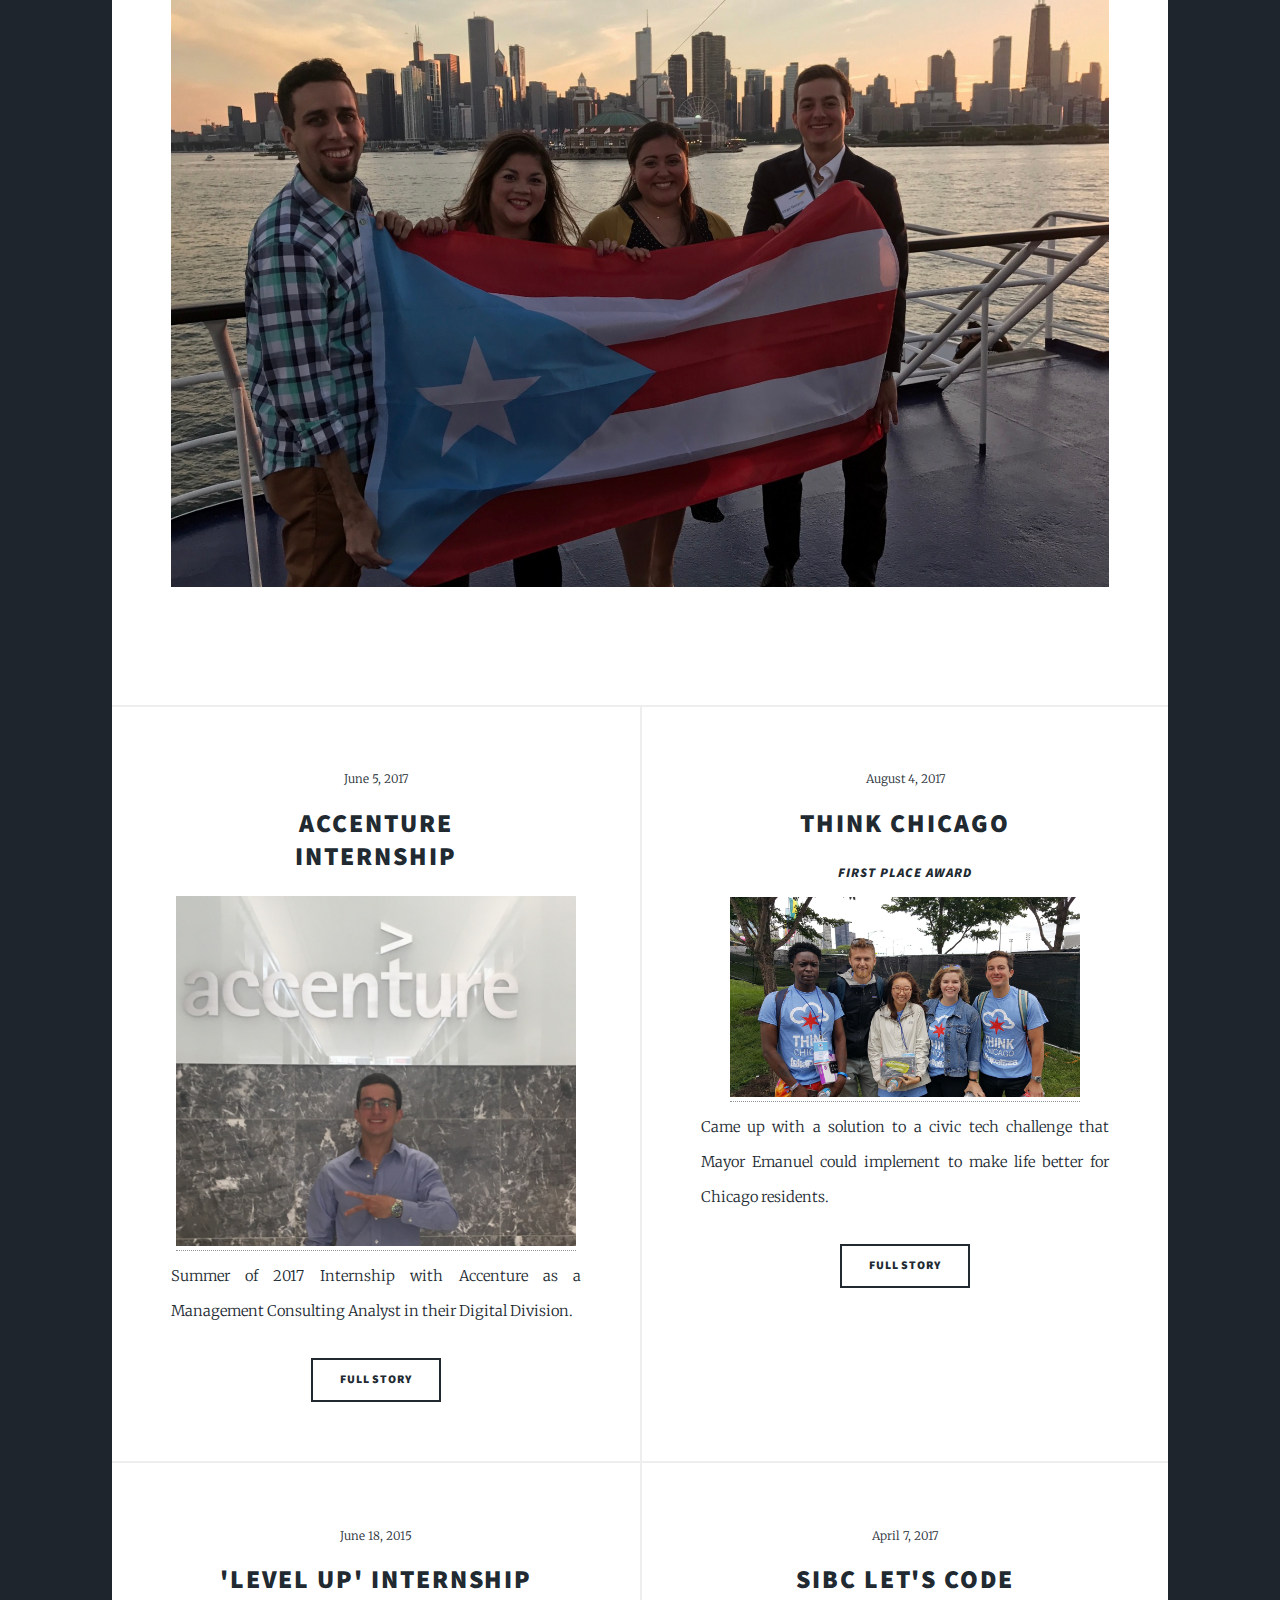
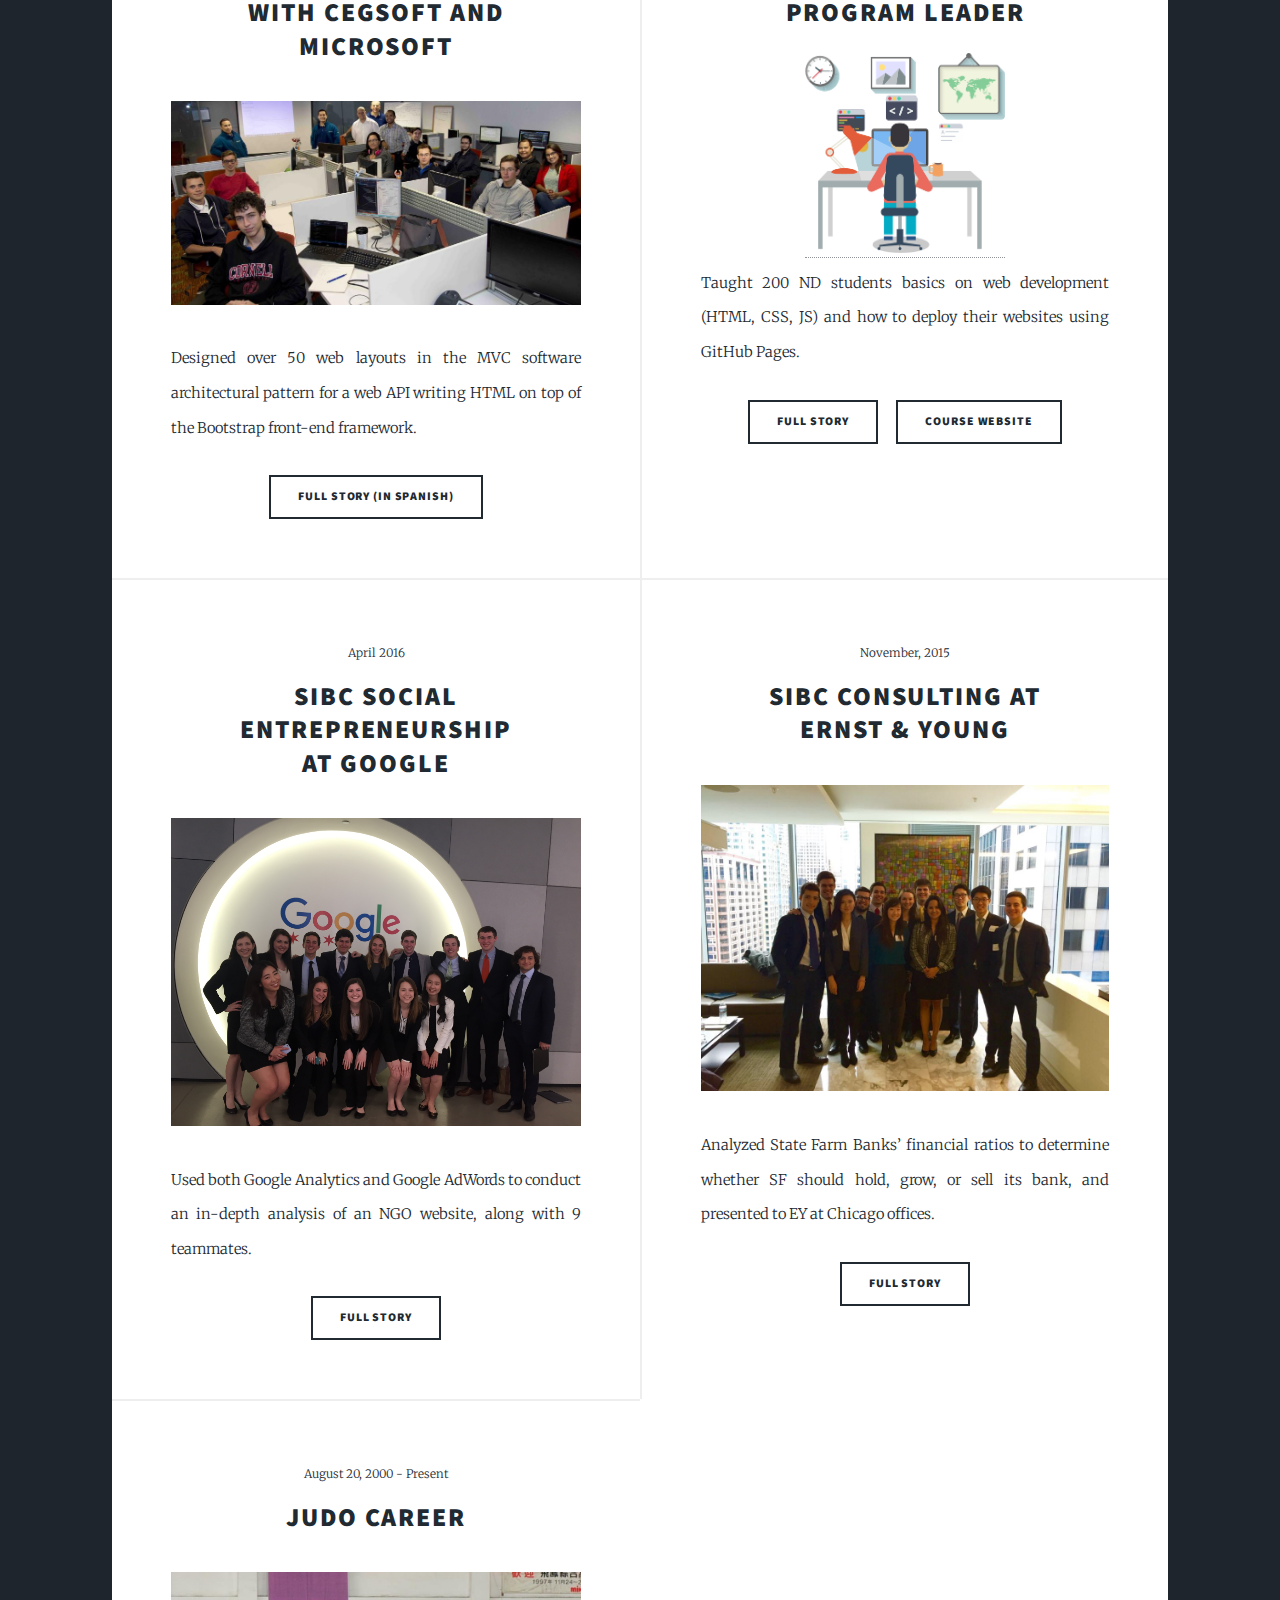
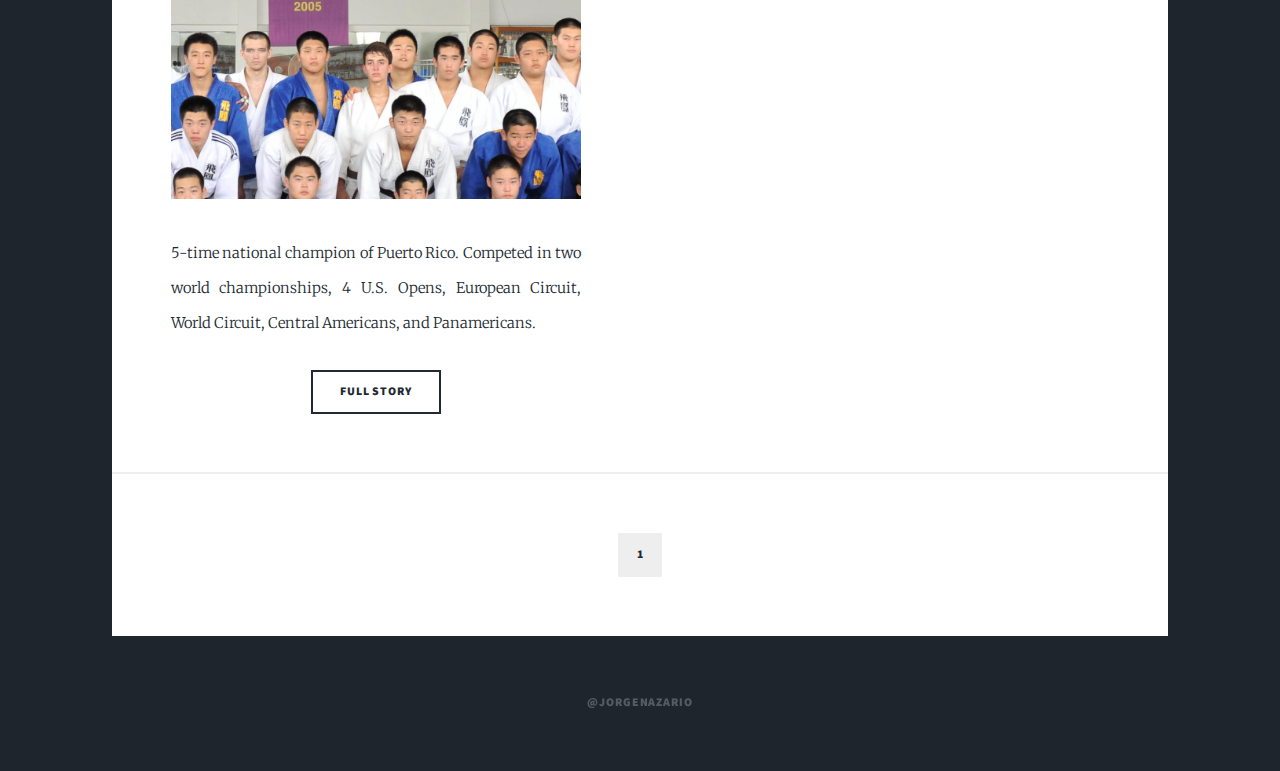
==== commit 6955c41c: "Updates and fixes" ====
--- a/index.html
+++ b/index.html
@@ -56,9 +56,10 @@
                                     
 									   <h2><a>Introduction</a></h2>
                                     
-									<p>In 2015 I graduated from the jesuit highschool Colegio San Ignacio de Loyola in Puerto Rico, and went on to pursue a Computer Science and Engineering degree from the University of Notre Dame. Ever since, I have worked in a variety of software engineering projects that range from fun games programmed in C++ to data analytics tools programmed in Python. At Notre Dame I have worked in a variety of consulting projects that have allowed me to work with long-term strategy projects and NGO donation platforms. These two foundations engineering and consulting have exposed me to most of the experiences you will read below. <br/> <b>Resume PDF:</b> <a href="Resume.pdf"><span class="image right"></span>Resume 2018</a></p>
+									<p>Thanks for stopping by my website! Below you will find information on some previous internships, experiences, and accomplishments. Some background information on me is that I am from Puerto Rico and I moved to South Bend when I started school at the University of Notre Dame. These last three years, I have worked on a variety of consulting and software engineering projects that have given me a keen interest to work in the technology and strategy space. I have worked in a variety of software engineering projects that range from fun games programmed in C++ to data analytics tools programmed in Python. I have also worked in a variety of consulting projects that have allowed me to work with long-term strategy projects and NGO donation platforms. These two foundations, engineering and consulting, have exposed me to most of the experiences you will read below. Read on to learn more! <br/> <bold> (Disclaimer: This website is a work in progress. Below you will only find a few of my past experiences) </bold>
+ <br/> 
 								</header>
-								<a href="accenture.html" class="image main"><img src="images/PR-Accenture.jpg" alt="" /></a>
+								<a href="" class="image main"><img src="images/PR-Accenture.jpg" alt="" /></a>
 							</article>
 
 						<!-- Posts -->
@@ -69,10 +70,23 @@
 										<h2><a href="accenture.html">Accenture<br />
 										Internship</a></h2>
 									</header>
-									<a href="accenture.html" class="image fit"><img src="images/Accenture_Profile1.jpg" alt="" /></a>
+									<a href="accenture.html"><img src="images/Accenture_Profile1.jpg" height="350" width="400" /></a>
 									<p align="center">Summer of 2017 Internship with Accenture as a Management Consulting Analyst in their Digital Division.</p>
 									<ul class="actions">
 										<li><a href="accenture.html" class="button">Full Story</a></li>
+									</ul>
+								</article>
+								<article>
+									<header>
+										<span class="date">August 4, 2017</span>
+										<h2><a href="thinkchicago.html">Think Chicago<br />
+										</a></h2>
+                    <h5><i>First place award</i></h5>
+                   </header>
+									<a href="thinkchicago.html"><img src="images/ThinkChicago.jpeg" height="200" width="350" /></a>
+									<p>Came up with a solution to a civic tech challenge that Mayor Emanuel could implement to make life better for Chicago residents.</p>
+									<ul class="actions">
+										<li><a href="thinkchicago.html" class="button">Full Story</a></li>
 									</ul>
 								</article>
 								<article>
@@ -89,6 +103,19 @@
 								</article>
 								<article>
 									<header>
+										<span class="date">April 7, 2017</span>
+										<h2><a href="letscode.html">SIBC Let's Code<br />
+										Program Leader</a></h2>
+									</header>
+									<a href="letscode.html"><img src="images/webdevelopment.png" height="200" width="200" /></a>
+									<p>Taught 200 ND students basics on web development (HTML, CSS, JS) and how to deploy their websites using GitHub Pages.</p>
+									<ul class="actions">
+										<li><a href="letscode.html" class="button">Full Story</a></li>
+                                        <li><a href="https://jorginazario.github.io/letscode/" class="button">Course Website</a></li>
+									</ul>
+								</article>
+								<article>
+									<header>
 										<span class="date">April 2016</span>
 										<h2><a href="google.html">SIBC Social Entrepreneurship<br />
 										at Google</a></h2>
@@ -122,32 +149,8 @@
 										<li><a href="judo.html" class="button">Full Story</a></li>
 									</ul>
 								</article>
-								<article>
-									<header>
-										<span class="date">April 7, 2017</span>
-										<h2><a href="letscode.html">SIBC Let's Code<br />
-										Program Leader</a></h2>
-									</header>
-									<a href="letscode.html"><img src="images/webdevelopment.png" height="200" width="200" /></a>
-									<p>Taught 200 ND students basics on web development (HTML, CSS, JS) and how to deploy their websites using GitHub Pages.</p>
-									<ul class="actions">
-										<li><a href="letscode.html" class="button">Full Story</a></li>
-                                        <li><a href="https://jorginazario.github.io/letscode/" class="button">Course Website</a></li>
-									</ul>
-								</article>
-                                <article>
-									<header>
-										<span class="date">August 4, 2017</span>
-										<h2><a href="thinkchicago.html">Think Chicago<br />
-										</a></h2>
-                                        <h5><i>First place award</i></h5>
-                                    </header>
-									<a href="thinkchicago.html"><img src="images/ThinkChicago.jpeg" height="200" width="350" /></a>
-									<p>Came up with a solution to a civic tech challenge that Mayor Emanuel could implement to make life better for Chicago residents.</p>
-									<ul class="actions">
-										<li><a href="thinkchicago.html" class="button">Full Story</a></li>
-									</ul>
-								</article>
+								
+          
 							</section>                            
 
 						<!-- Footer -->
@@ -209,7 +212,7 @@
 
 				<!-- Copyright -->
 					<div id="copyright">
-						<ul><li>@JogeNazario</li></a></li></ul>
+						<ul><li>@JorgeNazario</li></a></li></ul>
 					</div>
 
 			</div>
